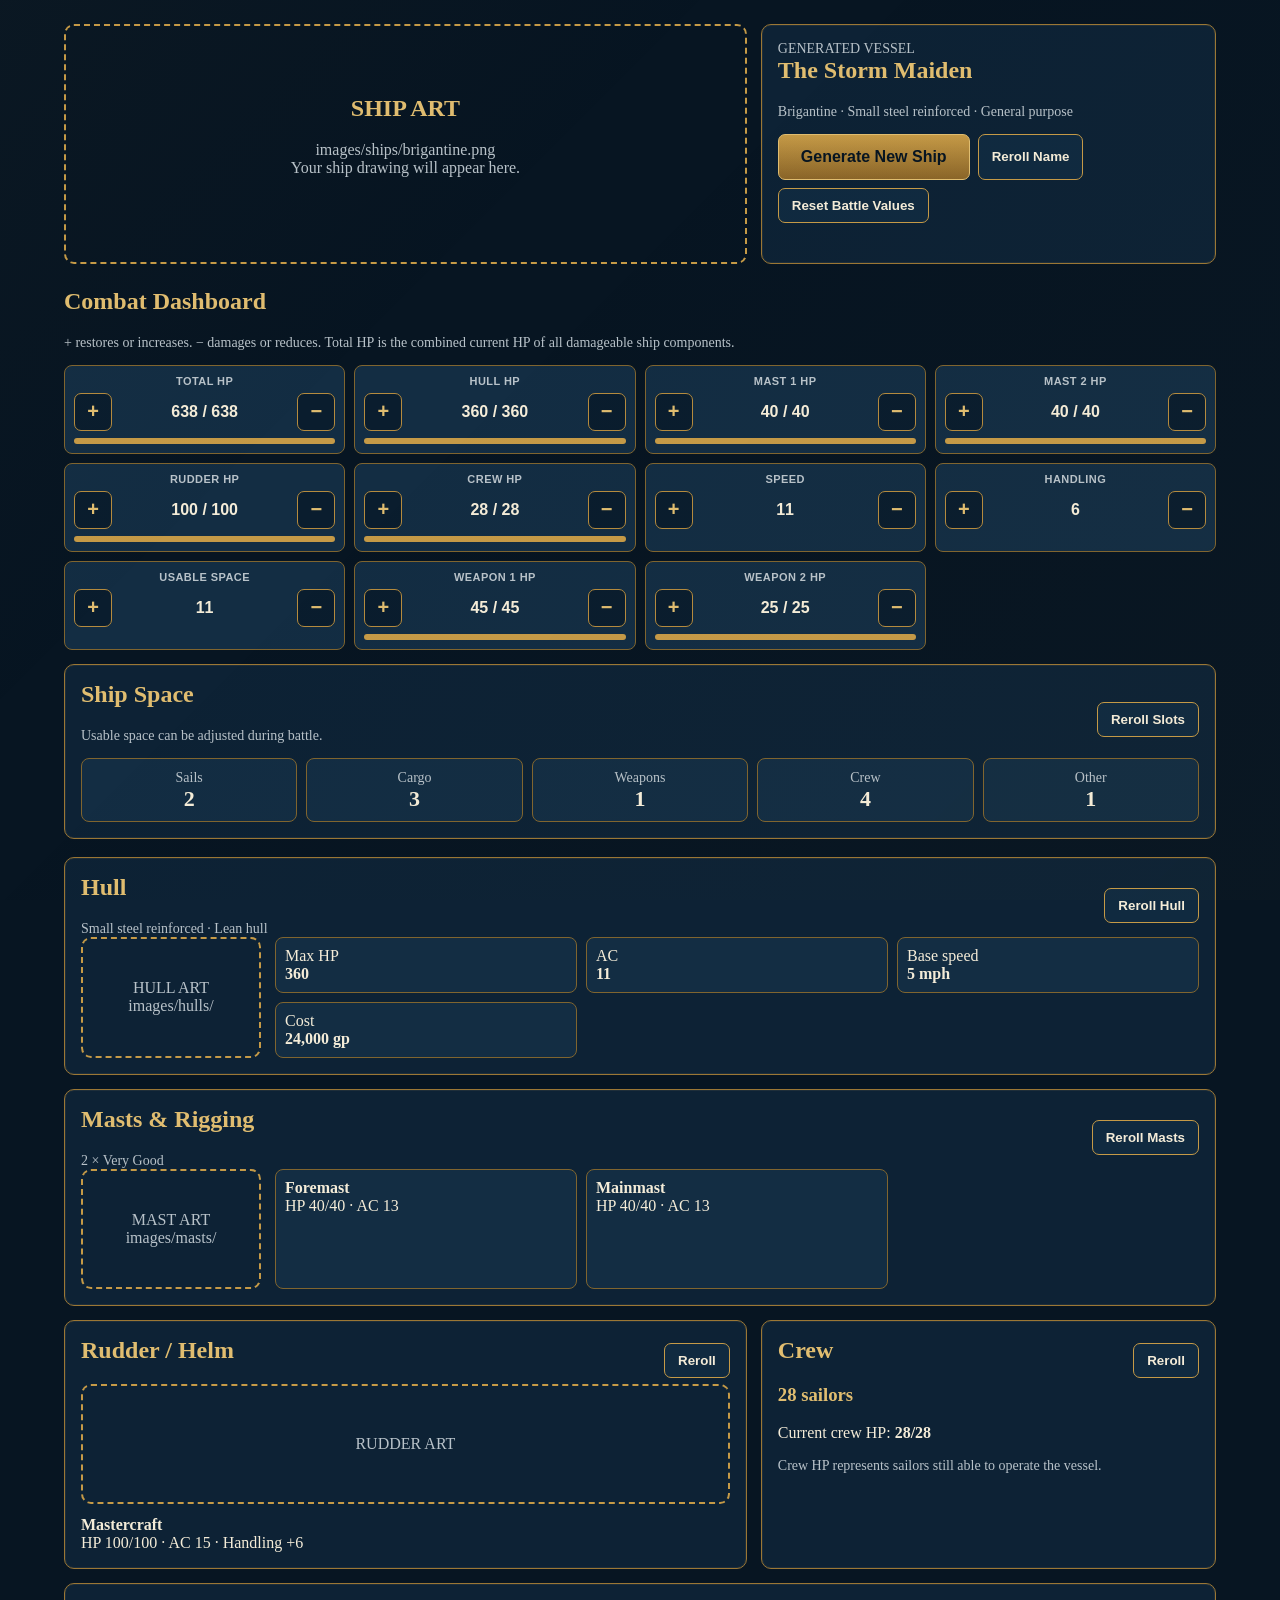
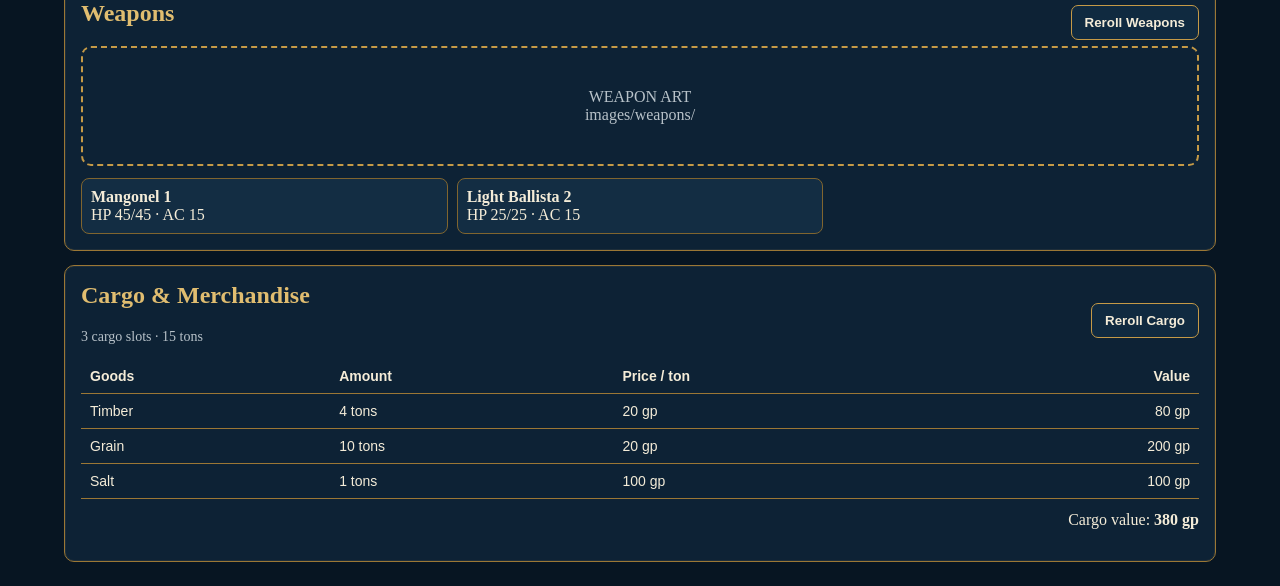
==== index.html @ 8b8721d4 "www" ====
<!DOCTYPE html>
<html lang="en">
<head>
<meta charset="UTF-8">
<meta name="viewport" content="width=device-width, initial-scale=1.0">
<title>Ellond Ship Generator</title>
<style>
:root{
  --bg:#071522;
  --panel:#0d2235;
  --card:#132d43;
  --border:#9b7735;
  --text:#f4ecd8;
  --muted:#b8c2c9;
  --accent:#c59a47;
  --gold-light:#e0bd70;
  --gold-dark:#76551f;
  --navy-light:#183b56;
  --bar:#c59a47;
}
*{box-sizing:border-box}
body{margin:0;background:var(--bg);color:var(--text);font-family:Georgia,"Times New Roman",serif}
main{max-width:1200px;margin:auto;padding:24px}
h1,h2,h3,p{margin-top:0}
h1,h2,h3{color:var(--gold-light)}
body:before{content:"";position:fixed;inset:0;pointer-events:none;background:linear-gradient(135deg,rgba(197,154,71,.025),transparent 35%,rgba(197,154,71,.018));}
button{cursor:pointer;color:var(--text);background:#102a40;border:1px solid var(--accent);border-radius:7px;padding:9px 13px;font-weight:bold}
button:hover{background:#183b56;border-color:var(--gold-light)}
.primary{background:linear-gradient(180deg,#c59a47,#8a6529);border-color:#e0bd70;color:#071522;padding:13px 22px;font-size:16px}
.grid{display:grid;gap:14px}.hero{grid-template-columns:1.2fr .8fr;align-items:stretch}
.panel{border:1px solid var(--border);border-radius:10px;background:var(--panel);padding:16px;box-shadow:inset 0 0 0 1px rgba(224,189,112,.08)}
.art{min-height:240px;border:2px dashed var(--accent);border-radius:10px;display:flex;align-items:center;justify-content:center;text-align:center;color:var(--muted)}
.art.small{min-height:120px}
.actions{display:flex;gap:8px;flex-wrap:wrap}
.dashboard{display:grid;grid-template-columns:repeat(4,1fr);gap:9px}
.stat{background:var(--card);border:1px solid #80652f;border-radius:8px;padding:9px}
.label{text-align:center;font-size:11px;color:var(--muted);font-family:Arial,sans-serif;font-weight:bold;letter-spacing:.04em}
.tracker{display:grid;grid-template-columns:38px 1fr 38px;gap:5px;align-items:center;margin-top:6px}
.tracker button{height:38px;padding:0;font-size:20px;background:#0a1d2e;border-color:#b58b3e;color:#e0bd70}
.value{text-align:center;font-family:Arial,sans-serif;font-weight:bold}
.bar{height:6px;background:#06101a;border-radius:10px;overflow:hidden;margin-top:7px}.fill{height:100%;background:var(--bar)}
.component{display:grid;grid-template-columns:180px 1fr;gap:14px}
.cards{display:grid;grid-template-columns:repeat(3,1fr);gap:9px}
.slotgrid{display:grid;grid-template-columns:repeat(5,1fr);gap:9px}
table{width:100%;border-collapse:collapse;font-family:Arial,sans-serif;font-size:14px}th,td{padding:9px;border-bottom:1px solid var(--border);text-align:left}th:last-child,td:last-child{text-align:right}
.muted{color:var(--muted);font-size:14px}
.topline{display:flex;justify-content:space-between;align-items:center;gap:12px;flex-wrap:wrap}
@media(max-width:800px){.hero,.component{grid-template-columns:1fr}.dashboard{grid-template-columns:repeat(2,1fr)}.cards{grid-template-columns:1fr 1fr}.slotgrid{grid-template-columns:repeat(2,1fr)}}
</style>
</head>
<body>
<main>
<section class="grid hero">
 <div class="art"><div><h2>SHIP ART</h2><div id="artPath">images/ships/...</div><p>Your ship drawing will appear here.</p></div></div>
 <div class="panel">
  <div class="muted">GENERATED VESSEL</div><h1 id="shipName">—</h1><p id="shipDesc" class="muted">—</p>
  <div class="actions"><button id="generate" class="primary">Generate New Ship</button><button id="rerollName">Reroll Name</button><button id="resetBattle">Reset Battle Values</button></div>
 </div>
</section>

<h2 style="margin-top:24px">Combat Dashboard</h2>
<p class="muted">+ restores or increases. − damages or reduces. Total HP is the combined current HP of all damageable ship components.</p>
<section id="dashboard" class="dashboard"></section>

<section class="panel" style="margin-top:14px">
 <div class="topline"><div><h2>Ship Space</h2><p class="muted">Usable space can be adjusted during battle.</p></div><button data-reroll="slots">Reroll Slots</button></div>
 <div id="slotList" class="slotgrid"></div>
</section>


<section class="panel" style="margin-top:18px">
 <div class="topline"><div><h2>Hull</h2><div id="hullTitle" class="muted"></div></div><button data-reroll="hull">Reroll Hull</button></div>
 <div class="component"><div class="art small">HULL ART<br>images/hulls/</div><div id="hullInfo" class="cards"></div></div>
</section>

<section class="panel" style="margin-top:14px">
 <div class="topline"><div><h2>Masts & Rigging</h2><div id="mastTitle" class="muted"></div></div><button data-reroll="mast">Reroll Masts</button></div>
 <div class="component"><div class="art small">MAST ART<br>images/masts/</div><div id="mastCards" class="cards"></div></div>
</section>

<section class="grid hero" style="margin-top:14px">
 <div class="panel"><div class="topline"><h2>Rudder / Helm</h2><button data-reroll="rudder">Reroll</button></div><div class="art small">RUDDER ART</div><div id="rudderInfo" style="margin-top:12px"></div></div>
 <div class="panel"><div class="topline"><h2>Crew</h2><button data-reroll="crew">Reroll</button></div><div id="crewInfo"></div></div>
</section>


<section class="panel" style="margin-top:14px">
 <div class="topline"><h2>Weapons</h2><button data-reroll="weapons">Reroll Weapons</button></div>
 <div class="art small">WEAPON ART<br>images/weapons/</div><div id="weaponList" class="cards" style="margin-top:12px"></div>
</section>

<section class="panel" style="margin-top:14px">
 <div class="topline"><div><h2>Cargo & Merchandise</h2><p id="cargoCap" class="muted"></p></div><button data-reroll="cargo">Reroll Cargo</button></div>
 <div style="overflow-x:auto"><table><thead><tr><th>Goods</th><th>Amount</th><th>Price / ton</th><th>Value</th></tr></thead><tbody id="cargoRows"></tbody></table></div>
 <p style="text-align:right;margin-top:12px">Cargo value: <strong id="cargoValue"></strong></p>
</section>
</main>
<script>
const TYPES=[['Sloop',5000,5,1,'Coastal'],['Clipper',10000,8,3,'Fast trader'],['Schooner',14000,9,2,'Merchant'],['Brigantine',18000,11,2,'General purpose'],['Brig',20000,12,2,'Trader / warship'],['Corvette',22000,13,3,'Light warship'],['Frigate',26000,16,3,'Warship'],['Galley',30000,18,2,'Oared vessel']];
const HULLS=[['Small wood',100,50,10,5,-1],['Medium wood',450,80,10,4,0],['Big wood',900,100,10,3,1],['Small reinforced wood',5000,100,13,5,-1],['Medium reinforced wood',15000,200,13,4,0],['Big reinforced wood',20000,300,13,3,1],['Small steel reinforced',24000,400,15,5,0],['Medium steel reinforced',28000,450,15,4,1],['Big steel reinforced',35000,500,15,3,2],['Spacious wood',30000,350,10,3,4]];
const QUAL=[['Poor',10,10,0,20],['Normal',20,10,1,55],['Good',30,13,2,85],['Very Good',40,13,3,140],['Extremely Good',50,15,4,300],['Mastercraft',100,15,6,1000]];
const GOODS=[['Grain',20],['Salt',100],['Timber',20],['Iron',100],['Copper',500],['Ale',200],['Wine',400],['Linen',500],['Wool',250],['Dried fish',80],['Spices',2000],['Silk',4000]];
const WEAP=[['Light Ballista',25,15],['Ballista',35,15],['Mangonel',45,15],['Heavy Ballista',50,16]];
const PRE=['Wayward','Silver','Red','Storm','Wandering','Black','Western','Dawn','Lucky','Iron'];
const NOUN=['Gull','Maiden','Star','Hound','Swan','Drake','Lantern','Compass','Voyager','Mermaid'];
let S={},live={},max={};
const pick=a=>a[Math.floor(Math.random()*a.length)],rand=(a,b)=>Math.floor(Math.random()*(b-a+1))+a,gp=n=>Math.round(n).toLocaleString('en-US')+' gp';

function rollName(){S.name='The '+pick(PRE)+' '+pick(NOUN)}
function rollType(){S.t=pick(TYPES)}
function rollHull(){S.h=pick(HULLS);S.tr=pick(['Standard','Standard','Lean','Sturdy','Long','Mastercraft'])}
function rollMast(){S.m=pick(QUAL)}
function rollRudder(){S.r=pick(QUAL)}
function rollSlots(){let total=Math.max(4,S.t[2]+S.h[5]+(S.tr==='Long'?3:0)),left=total-S.t[3],o={Sails:S.t[3],Cargo:0,Weapons:0,Crew:0,Other:0};while(left-->0){let x=rand(1,10);if(x<=4)o.Cargo++;else if(x<=6)o.Weapons++;else if(x<=9)o.Crew++;else o.Other++}S.sl=o;S.total=total}
function rollCrew(){S.people=Math.max(3,S.t[3]*3+S.sl.Crew*5+S.sl.Weapons*2)}
function rollWeapons(){S.weapons=[];for(let i=0;i<S.sl.Weapons*2;i++){let w=pick(WEAP);S.weapons.push({name:w[0],hp:w[1],ac:w[2]})}}
function rollCargo(){let left=S.sl.Cargo*5;S.cargo=[];while(left>0&&S.cargo.length<4){let g=pick(GOODS),a=Math.min(left,rand(1,left));S.cargo.push({name:g[0],amount:a,unit:g[1],value:a*g[1]});left-=a}}

function establish(){
 let hull=S.h[2]+(S.tr==='Sturdy'?100:S.tr==='Lean'?-40:S.tr==='Mastercraft'?100:0);
 max={hull,rudder:S.r[1],crew:S.people,speed:Math.max(1,S.h[4]+S.m[3]+(S.tr==='Lean'?3:S.tr==='Mastercraft'?1:0)),handling:S.r[3],space:S.total};
 max.masts=Array.from({length:S.t[3]},()=>S.m[1]);max.weapons=S.weapons.map(w=>w.hp);
 max.total=max.hull+max.rudder+max.crew+max.masts.reduce((a,b)=>a+b,0)+max.weapons.reduce((a,b)=>a+b,0);
 live={hull:max.hull,rudder:max.rudder,crew:max.crew,speed:max.speed,handling:max.handling,space:max.space,masts:[...max.masts],weapons:[...max.weapons],total:max.total}
}
function recalcTotal(){live.total=live.hull+live.rudder+live.crew+live.masts.reduce((a,b)=>a+b,0)+live.weapons.reduce((a,b)=>a+b,0)}
function tracker(key,label,val,maximum,index){
 return `<div class="stat"><div class="label">${label}</div><div class="tracker"><button data-adjust="${key}" data-index="${index??''}" data-delta="1">+</button><div class="value">${val}${maximum!==undefined?' / '+maximum:''}</div><button data-adjust="${key}" data-index="${index??''}" data-delta="-1">−</button></div>${maximum!==undefined?`<div class="bar"><div class="fill" style="width:${Math.max(0,Math.min(100,val/maximum*100))}%"></div></div>`:''}</div>`
}
function render(){
 let ha=S.h[3]+(S.tr==='Sturdy'?3:S.tr==='Lean'?-4:S.tr==='Mastercraft'?1:0);
 document.querySelector('#shipName').textContent=S.name;document.querySelector('#shipDesc').textContent=`${S.t[0]} · ${S.h[0]} · ${S.t[4]}`;document.querySelector('#artPath').textContent='images/ships/'+S.t[0].toLowerCase()+'.png';
 let dash=tracker('total','TOTAL HP',live.total,max.total)+tracker('hull','HULL HP',live.hull,max.hull);
 live.masts.forEach((v,i)=>dash+=tracker('masts','MAST '+(i+1)+' HP',v,max.masts[i],i));
 dash+=tracker('rudder','RUDDER HP',live.rudder,max.rudder)+tracker('crew','CREW HP',live.crew,max.crew)+tracker('speed','SPEED',live.speed)+tracker('handling','HANDLING',live.handling)+tracker('space','USABLE SPACE',live.space);
 live.weapons.forEach((v,i)=>dash+=tracker('weapons','WEAPON '+(i+1)+' HP',v,max.weapons[i],i));
 document.querySelector('#dashboard').innerHTML=dash;
 document.querySelector('#hullTitle').textContent=S.h[0]+' · '+S.tr+' hull';
 document.querySelector('#hullInfo').innerHTML=`<div class="stat">Max HP<br><b>${max.hull}</b></div><div class="stat">AC<br><b>${ha}</b></div><div class="stat">Base speed<br><b>${S.h[4]} mph</b></div><div class="stat">Cost<br><b>${gp(S.h[1])}</b></div>`;
 document.querySelector('#mastTitle').textContent=S.t[3]+' × '+S.m[0];
 document.querySelector('#mastCards').innerHTML=max.masts.map((x,i)=>`<div class="stat"><b>${['Foremast','Mainmast','Mizzenmast'][i]||'Mast '+(i+1)}</b><br>HP ${live.masts[i]}/${x} · AC ${S.m[2]}</div>`).join('');
 document.querySelector('#rudderInfo').innerHTML=`<b>${S.r[0]}</b><br>HP ${live.rudder}/${max.rudder} · AC ${S.r[2]} · Handling +${S.r[3]}`;
 document.querySelector('#crewInfo').innerHTML=`<h3>${S.people} sailors</h3><p>Current crew HP: <b>${live.crew}/${max.crew}</b></p><p class="muted">Crew HP represents sailors still able to operate the vessel.</p>`;
 document.querySelector('#slotList').innerHTML=Object.entries(S.sl).map(([k,v])=>`<div class="stat" style="text-align:center"><span class="muted">${k}</span><br><b style="font-size:22px">${v}</b></div>`).join('');
 document.querySelector('#weaponList').innerHTML=S.weapons.length?S.weapons.map((w,i)=>`<div class="stat"><b>${w.name} ${i+1}</b><br>HP ${live.weapons[i]}/${max.weapons[i]} · AC ${w.ac}</div>`).join(''):'<p class="muted">Unarmed</p>';
 document.querySelector('#cargoCap').textContent=`${S.sl.Cargo} cargo slots · ${S.sl.Cargo*5} tons`;
 document.querySelector('#cargoRows').innerHTML=S.cargo.length?S.cargo.map(x=>`<tr><td>${x.name}</td><td>${x.amount} tons</td><td>${gp(x.unit)}</td><td>${gp(x.value)}</td></tr>`).join(''):'<tr><td colspan="4">No cargo.</td></tr>';
 document.querySelector('#cargoValue').textContent=gp(S.cargo.reduce((a,x)=>a+x.value,0));
 bindAdjust();
}
function bindAdjust(){document.querySelectorAll('[data-adjust]').forEach(b=>b.onclick=()=>{let k=b.dataset.adjust,d=Number(b.dataset.delta),idx=b.dataset.index;if(k==='total'){if(d<0&&live.hull>0)live.hull--;else if(d>0)live.hull=Math.min(max.hull,live.hull+1)}else if(idx!==''){let i=Number(idx);live[k][i]=Math.max(0,Math.min(max[k][i],live[k][i]+d))}else if(['hull','rudder','crew'].includes(k))live[k]=Math.max(0,Math.min(max[k],live[k]+d));else live[k]=Math.max(0,live[k]+d);recalcTotal();render()})}
function full(){rollName();rollType();rollHull();rollMast();rollRudder();rollSlots();rollCrew();rollWeapons();rollCargo();establish();render()}
document.querySelector('#generate').onclick=full;
document.querySelector('#rerollName').onclick=()=>{rollName();render()};
document.querySelector('#resetBattle').onclick=()=>{establish();render()};
document.querySelectorAll('[data-reroll]').forEach(b=>b.onclick=()=>{let x=b.dataset.reroll;if(x==='hull')rollHull();if(x==='mast')rollMast();if(x==='rudder')rollRudder();if(x==='slots')rollSlots();if(x==='crew')rollCrew();if(x==='weapons')rollWeapons();if(x==='cargo'){rollCargo();render();return}if(['hull','slots'].includes(x)){rollCrew();rollWeapons();rollCargo()}establish();render()});
full();
</script>
</body>
</html>
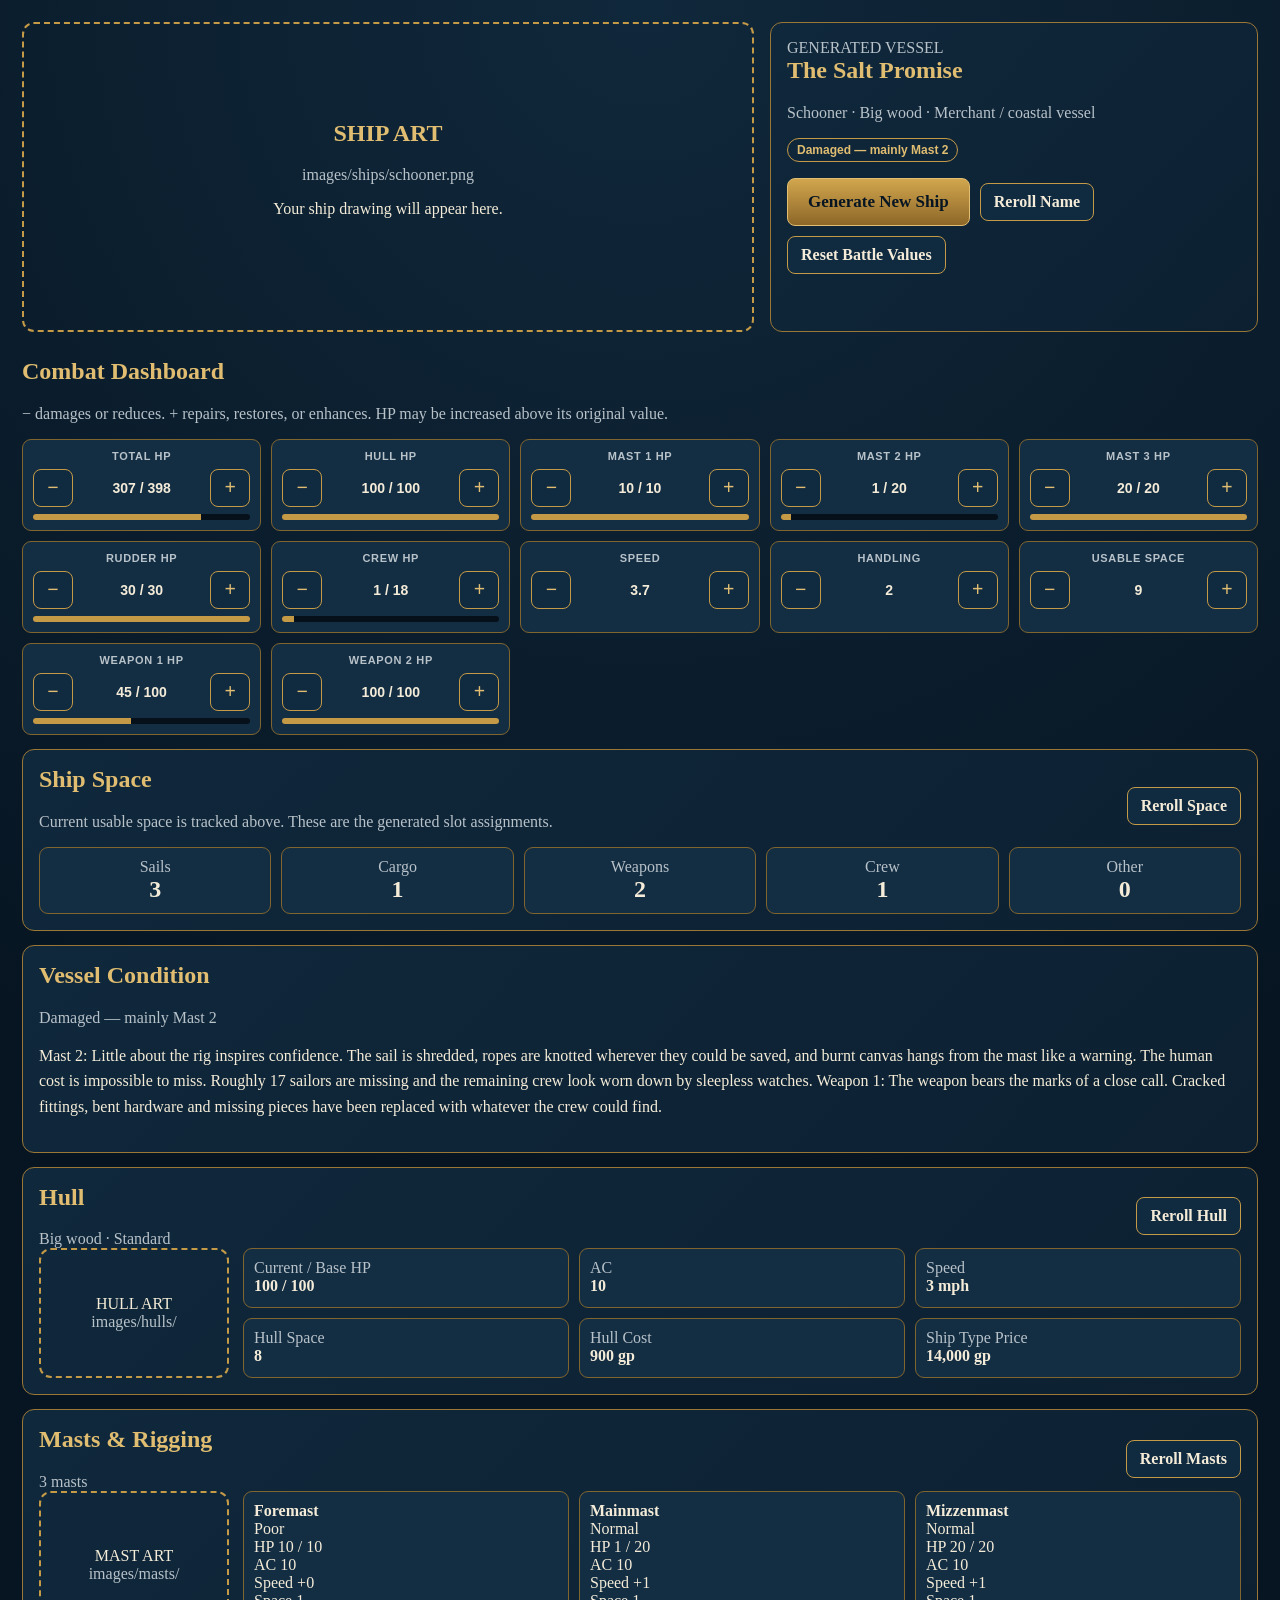
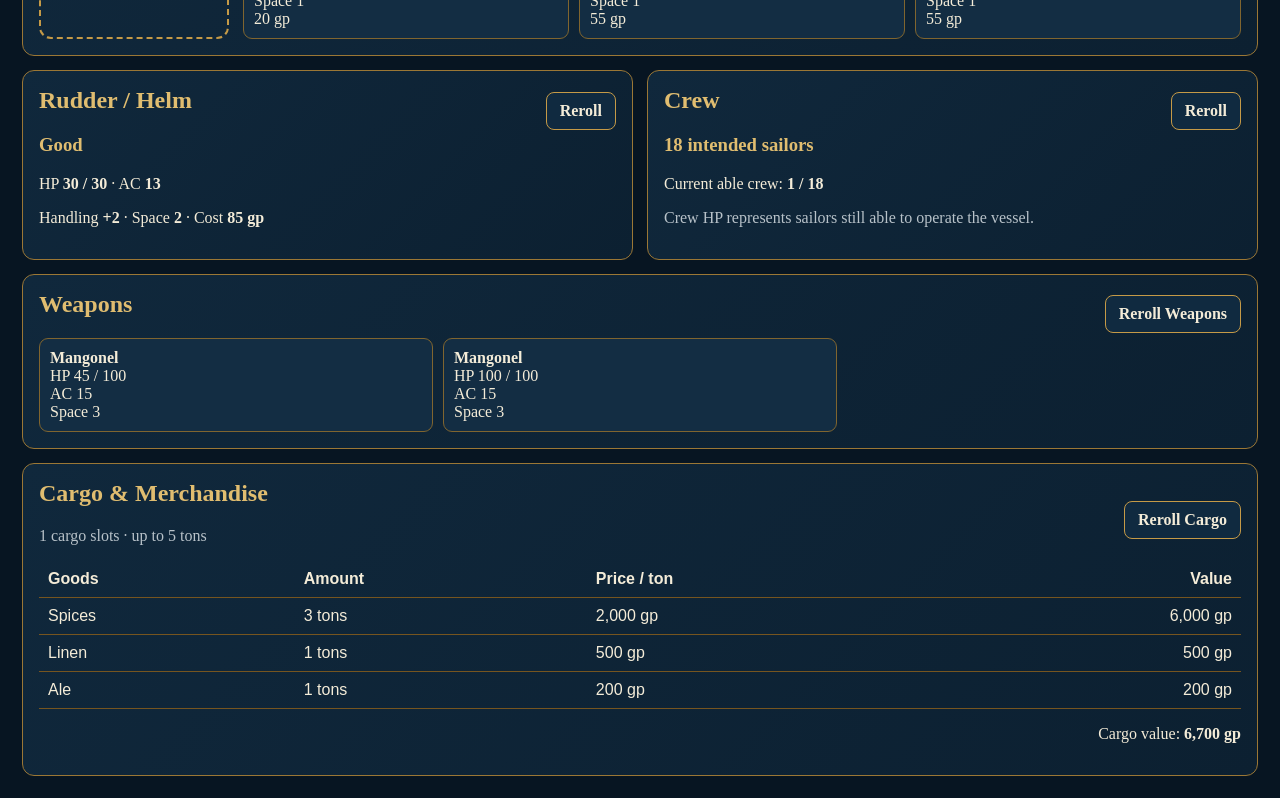
==== commit e66dadd6: "damage included" ====
--- a/index.html
+++ b/index.html
@@ -1,160 +1,538 @@
-<!DOCTYPE html>
+<!doctype html>
 <html lang="en">
 <head>
-<meta charset="UTF-8">
-<meta name="viewport" content="width=device-width, initial-scale=1.0">
+<meta charset="utf-8">
+<meta name="viewport" content="width=device-width,initial-scale=1">
 <title>Ellond Ship Generator</title>
 <style>
 :root{
-  --bg:#071522;
-  --panel:#0d2235;
-  --card:#132d43;
-  --border:#9b7735;
-  --text:#f4ecd8;
-  --muted:#b8c2c9;
-  --accent:#c59a47;
-  --gold-light:#e0bd70;
-  --gold-dark:#76551f;
-  --navy-light:#183b56;
-  --bar:#c59a47;
+ --bg:#071522;--panel:#0d2235;--card:#132d43;--border:#9b7735;
+ --text:#f4ecd8;--muted:#b8c2c9;--gold:#c59a47;--gold2:#e0bd70;--dark:#06101a;
 }
 *{box-sizing:border-box}
-body{margin:0;background:var(--bg);color:var(--text);font-family:Georgia,"Times New Roman",serif}
-main{max-width:1200px;margin:auto;padding:24px}
-h1,h2,h3,p{margin-top:0}
-h1,h2,h3{color:var(--gold-light)}
-body:before{content:"";position:fixed;inset:0;pointer-events:none;background:linear-gradient(135deg,rgba(197,154,71,.025),transparent 35%,rgba(197,154,71,.018));}
-button{cursor:pointer;color:var(--text);background:#102a40;border:1px solid var(--accent);border-radius:7px;padding:9px 13px;font-weight:bold}
-button:hover{background:#183b56;border-color:var(--gold-light)}
-.primary{background:linear-gradient(180deg,#c59a47,#8a6529);border-color:#e0bd70;color:#071522;padding:13px 22px;font-size:16px}
-.grid{display:grid;gap:14px}.hero{grid-template-columns:1.2fr .8fr;align-items:stretch}
-.panel{border:1px solid var(--border);border-radius:10px;background:var(--panel);padding:16px;box-shadow:inset 0 0 0 1px rgba(224,189,112,.08)}
-.art{min-height:240px;border:2px dashed var(--accent);border-radius:10px;display:flex;align-items:center;justify-content:center;text-align:center;color:var(--muted)}
-.art.small{min-height:120px}
-.actions{display:flex;gap:8px;flex-wrap:wrap}
-.dashboard{display:grid;grid-template-columns:repeat(4,1fr);gap:9px}
-.stat{background:var(--card);border:1px solid #80652f;border-radius:8px;padding:9px}
-.label{text-align:center;font-size:11px;color:var(--muted);font-family:Arial,sans-serif;font-weight:bold;letter-spacing:.04em}
-.tracker{display:grid;grid-template-columns:38px 1fr 38px;gap:5px;align-items:center;margin-top:6px}
-.tracker button{height:38px;padding:0;font-size:20px;background:#0a1d2e;border-color:#b58b3e;color:#e0bd70}
-.value{text-align:center;font-family:Arial,sans-serif;font-weight:bold}
-.bar{height:6px;background:#06101a;border-radius:10px;overflow:hidden;margin-top:7px}.fill{height:100%;background:var(--bar)}
-.component{display:grid;grid-template-columns:180px 1fr;gap:14px}
-.cards{display:grid;grid-template-columns:repeat(3,1fr);gap:9px}
-.slotgrid{display:grid;grid-template-columns:repeat(5,1fr);gap:9px}
-table{width:100%;border-collapse:collapse;font-family:Arial,sans-serif;font-size:14px}th,td{padding:9px;border-bottom:1px solid var(--border);text-align:left}th:last-child,td:last-child{text-align:right}
-.muted{color:var(--muted);font-size:14px}
-.topline{display:flex;justify-content:space-between;align-items:center;gap:12px;flex-wrap:wrap}
-@media(max-width:800px){.hero,.component{grid-template-columns:1fr}.dashboard{grid-template-columns:repeat(2,1fr)}.cards{grid-template-columns:1fr 1fr}.slotgrid{grid-template-columns:repeat(2,1fr)}}
+body{margin:0;background:radial-gradient(circle at 50% 0,#10283b 0,#071522 48%);color:var(--text);font-family:Georgia,"Times New Roman",serif}
+main{max-width:1400px;margin:auto;padding:22px}
+h1,h2,h3{color:var(--gold2);margin-top:0}
+button,select{font:inherit}
+button{cursor:pointer;background:#102a40;color:var(--text);border:1px solid var(--gold);border-radius:8px;padding:9px 13px;font-weight:700}
+button:hover{border-color:var(--gold2);background:#183b56}
+.primary{background:linear-gradient(#d2a64e,#8d6728);color:#071522;border-color:var(--gold2);font-size:17px;padding:13px 20px}
+.panel{background:linear-gradient(135deg,#10283c,#0c2031);border:1px solid var(--border);border-radius:12px;padding:16px}
+.hero{display:grid;grid-template-columns:1.35fr .9fr;gap:16px}
+.art{min-height:310px;border:2px dashed var(--gold);border-radius:12px;display:flex;align-items:center;justify-content:center;text-align:center;overflow:hidden}
+.art img{width:100%;height:100%;object-fit:contain;display:none}
+.art.small{min-height:130px}
+.muted{color:var(--muted)}
+.actions,.topline{display:flex;gap:10px;flex-wrap:wrap;align-items:center}
+.topline{justify-content:space-between}
+.dashboard{display:grid;grid-template-columns:repeat(5,minmax(150px,1fr));gap:10px}
+.stat{background:var(--card);border:1px solid #80652f;border-radius:9px;padding:10px}
+.label{text-align:center;color:var(--muted);font:700 11px Arial,sans-serif;letter-spacing:.06em}
+.tracker{display:grid;grid-template-columns:40px 1fr 40px;gap:6px;align-items:center;margin-top:7px}
+.tracker button{height:38px;padding:0;font-size:20px;color:var(--gold2)}
+.value{text-align:center;font:700 14px Arial,sans-serif}
+.bar{height:6px;background:var(--dark);border-radius:20px;overflow:hidden;margin-top:7px}
+.fill{height:100%;background:var(--gold)}
+.grid3{display:grid;grid-template-columns:repeat(3,1fr);gap:10px}
+.grid2{display:grid;grid-template-columns:1fr 1fr;gap:14px}
+.component{display:grid;grid-template-columns:190px 1fr;gap:14px}
+.slotgrid{display:grid;grid-template-columns:repeat(5,1fr);gap:10px}
+.slot{text-align:center}
+.slot b{font-size:24px}
+.condition{line-height:1.6}
+table{width:100%;border-collapse:collapse;font-family:Arial,sans-serif}
+th,td{padding:9px;border-bottom:1px solid #76551f;text-align:left}
+th:last-child,td:last-child{text-align:right}
+section{margin-top:14px}
+.hero{margin-top:0}
+.badge{display:inline-block;border:1px solid var(--gold);border-radius:20px;padding:4px 9px;color:var(--gold2);font:700 12px Arial,sans-serif}
+@media(max-width:950px){.hero,.grid2,.component{grid-template-columns:1fr}.dashboard{grid-template-columns:repeat(2,1fr)}.grid3{grid-template-columns:1fr 1fr}}
+@media(max-width:600px){main{padding:10px}.dashboard,.grid3,.slotgrid{grid-template-columns:1fr}.art{min-height:220px}}
 </style>
 </head>
 <body>
 <main>
-<section class="grid hero">
- <div class="art"><div><h2>SHIP ART</h2><div id="artPath">images/ships/...</div><p>Your ship drawing will appear here.</p></div></div>
+<section class="hero">
+ <div class="art" id="shipArt">
+   <img id="shipImage" alt="Generated ship">
+   <div id="shipArtFallback"><h2>SHIP ART</h2><div class="muted" id="artPath">images/ships/...</div><p>Your ship drawing will appear here.</p></div>
+ </div>
  <div class="panel">
-  <div class="muted">GENERATED VESSEL</div><h1 id="shipName">—</h1><p id="shipDesc" class="muted">—</p>
-  <div class="actions"><button id="generate" class="primary">Generate New Ship</button><button id="rerollName">Reroll Name</button><button id="resetBattle">Reset Battle Values</button></div>
+   <div class="muted">GENERATED VESSEL</div>
+   <h1 id="shipName">—</h1>
+   <p id="shipDesc" class="muted">—</p>
+   <p><span class="badge" id="conditionBadge">—</span></p>
+   <div class="actions">
+     <button class="primary" id="generate">Generate New Ship</button>
+     <button id="rerollName">Reroll Name</button>
+     <button id="resetBattle">Reset Battle Values</button>
+   </div>
  </div>
 </section>
 
-<h2 style="margin-top:24px">Combat Dashboard</h2>
-<p class="muted">+ restores or increases. − damages or reduces. Total HP is the combined current HP of all damageable ship components.</p>
+<h2 style="margin-top:26px">Combat Dashboard</h2>
+<p class="muted">− damages or reduces. + repairs, restores, or enhances. HP may be increased above its original value.</p>
 <section id="dashboard" class="dashboard"></section>
 
-<section class="panel" style="margin-top:14px">
- <div class="topline"><div><h2>Ship Space</h2><p class="muted">Usable space can be adjusted during battle.</p></div><button data-reroll="slots">Reroll Slots</button></div>
+<section class="panel">
+ <div class="topline"><div><h2>Ship Space</h2><p class="muted">Current usable space is tracked above. These are the generated slot assignments.</p></div><button data-reroll="slots">Reroll Space</button></div>
  <div id="slotList" class="slotgrid"></div>
 </section>
 
-
-<section class="panel" style="margin-top:18px">
+<section class="panel">
+ <div class="topline"><div><h2>Vessel Condition</h2><div id="conditionTitle" class="muted"></div></div></div>
+ <p id="conditionDescription" class="condition"></p>
+</section>
+
+<section class="panel">
  <div class="topline"><div><h2>Hull</h2><div id="hullTitle" class="muted"></div></div><button data-reroll="hull">Reroll Hull</button></div>
- <div class="component"><div class="art small">HULL ART<br>images/hulls/</div><div id="hullInfo" class="cards"></div></div>
-</section>
-
-<section class="panel" style="margin-top:14px">
- <div class="topline"><div><h2>Masts & Rigging</h2><div id="mastTitle" class="muted"></div></div><button data-reroll="mast">Reroll Masts</button></div>
- <div class="component"><div class="art small">MAST ART<br>images/masts/</div><div id="mastCards" class="cards"></div></div>
-</section>
-
-<section class="grid hero" style="margin-top:14px">
- <div class="panel"><div class="topline"><h2>Rudder / Helm</h2><button data-reroll="rudder">Reroll</button></div><div class="art small">RUDDER ART</div><div id="rudderInfo" style="margin-top:12px"></div></div>
+ <div class="component"><div class="art small"><div>HULL ART<br><span class="muted">images/hulls/</span></div></div><div id="hullInfo" class="grid3"></div></div>
+</section>
+
+<section class="panel">
+ <div class="topline"><div><h2>Masts & Rigging</h2><div id="mastTitle" class="muted"></div></div><button data-reroll="masts">Reroll Masts</button></div>
+ <div class="component"><div class="art small"><div>MAST ART<br><span class="muted">images/masts/</span></div></div><div id="mastCards" class="grid3"></div></div>
+</section>
+
+<section class="grid2">
+ <div class="panel"><div class="topline"><h2>Rudder / Helm</h2><button data-reroll="rudder">Reroll</button></div><div id="rudderInfo"></div></div>
  <div class="panel"><div class="topline"><h2>Crew</h2><button data-reroll="crew">Reroll</button></div><div id="crewInfo"></div></div>
 </section>
 
-
-<section class="panel" style="margin-top:14px">
+<section class="panel">
  <div class="topline"><h2>Weapons</h2><button data-reroll="weapons">Reroll Weapons</button></div>
- <div class="art small">WEAPON ART<br>images/weapons/</div><div id="weaponList" class="cards" style="margin-top:12px"></div>
-</section>
-
-<section class="panel" style="margin-top:14px">
+ <div id="weaponList" class="grid3"></div>
+</section>
+
+<section class="panel">
  <div class="topline"><div><h2>Cargo & Merchandise</h2><p id="cargoCap" class="muted"></p></div><button data-reroll="cargo">Reroll Cargo</button></div>
  <div style="overflow-x:auto"><table><thead><tr><th>Goods</th><th>Amount</th><th>Price / ton</th><th>Value</th></tr></thead><tbody id="cargoRows"></tbody></table></div>
- <p style="text-align:right;margin-top:12px">Cargo value: <strong id="cargoValue"></strong></p>
+ <p style="text-align:right">Cargo value: <strong id="cargoValue"></strong></p>
 </section>
 </main>
+
 <script>
-const TYPES=[['Sloop',5000,5,1,'Coastal'],['Clipper',10000,8,3,'Fast trader'],['Schooner',14000,9,2,'Merchant'],['Brigantine',18000,11,2,'General purpose'],['Brig',20000,12,2,'Trader / warship'],['Corvette',22000,13,3,'Light warship'],['Frigate',26000,16,3,'Warship'],['Galley',30000,18,2,'Oared vessel']];
-const HULLS=[['Small wood',100,50,10,5,-1],['Medium wood',450,80,10,4,0],['Big wood',900,100,10,3,1],['Small reinforced wood',5000,100,13,5,-1],['Medium reinforced wood',15000,200,13,4,0],['Big reinforced wood',20000,300,13,3,1],['Small steel reinforced',24000,400,15,5,0],['Medium steel reinforced',28000,450,15,4,1],['Big steel reinforced',35000,500,15,3,2],['Spacious wood',30000,350,10,3,4]];
-const QUAL=[['Poor',10,10,0,20],['Normal',20,10,1,55],['Good',30,13,2,85],['Very Good',40,13,3,140],['Extremely Good',50,15,4,300],['Mastercraft',100,15,6,1000]];
-const GOODS=[['Grain',20],['Salt',100],['Timber',20],['Iron',100],['Copper',500],['Ale',200],['Wine',400],['Linen',500],['Wool',250],['Dried fish',80],['Spices',2000],['Silk',4000]];
-const WEAP=[['Light Ballista',25,15],['Ballista',35,15],['Mangonel',45,15],['Heavy Ballista',50,16]];
-const PRE=['Wayward','Silver','Red','Storm','Wandering','Black','Western','Dawn','Lucky','Iron'];
-const NOUN=['Gull','Maiden','Star','Hound','Swan','Drake','Lantern','Compass','Voyager','Mermaid'];
-let S={},live={},max={};
-const pick=a=>a[Math.floor(Math.random()*a.length)],rand=(a,b)=>Math.floor(Math.random()*(b-a+1))+a,gp=n=>Math.round(n).toLocaleString('en-US')+' gp';
-
-function rollName(){S.name='The '+pick(PRE)+' '+pick(NOUN)}
-function rollType(){S.t=pick(TYPES)}
-function rollHull(){S.h=pick(HULLS);S.tr=pick(['Standard','Standard','Lean','Sturdy','Long','Mastercraft'])}
-function rollMast(){S.m=pick(QUAL)}
-function rollRudder(){S.r=pick(QUAL)}
-function rollSlots(){let total=Math.max(4,S.t[2]+S.h[5]+(S.tr==='Long'?3:0)),left=total-S.t[3],o={Sails:S.t[3],Cargo:0,Weapons:0,Crew:0,Other:0};while(left-->0){let x=rand(1,10);if(x<=4)o.Cargo++;else if(x<=6)o.Weapons++;else if(x<=9)o.Crew++;else o.Other++}S.sl=o;S.total=total}
-function rollCrew(){S.people=Math.max(3,S.t[3]*3+S.sl.Crew*5+S.sl.Weapons*2)}
-function rollWeapons(){S.weapons=[];for(let i=0;i<S.sl.Weapons*2;i++){let w=pick(WEAP);S.weapons.push({name:w[0],hp:w[1],ac:w[2]})}}
-function rollCargo(){let left=S.sl.Cargo*5;S.cargo=[];while(left>0&&S.cargo.length<4){let g=pick(GOODS),a=Math.min(left,rand(1,left));S.cargo.push({name:g[0],amount:a,unit:g[1],value:a*g[1]});left-=a}}
-
-function establish(){
- let hull=S.h[2]+(S.tr==='Sturdy'?100:S.tr==='Lean'?-40:S.tr==='Mastercraft'?100:0);
- max={hull,rudder:S.r[1],crew:S.people,speed:Math.max(1,S.h[4]+S.m[3]+(S.tr==='Lean'?3:S.tr==='Mastercraft'?1:0)),handling:S.r[3],space:S.total};
- max.masts=Array.from({length:S.t[3]},()=>S.m[1]);max.weapons=S.weapons.map(w=>w.hp);
- max.total=max.hull+max.rudder+max.crew+max.masts.reduce((a,b)=>a+b,0)+max.weapons.reduce((a,b)=>a+b,0);
- live={hull:max.hull,rudder:max.rudder,crew:max.crew,speed:max.speed,handling:max.handling,space:max.space,masts:[...max.masts],weapons:[...max.weapons],total:max.total}
-}
-function recalcTotal(){live.total=live.hull+live.rudder+live.crew+live.masts.reduce((a,b)=>a+b,0)+live.weapons.reduce((a,b)=>a+b,0)}
-function tracker(key,label,val,maximum,index){
- return `<div class="stat"><div class="label">${label}</div><div class="tracker"><button data-adjust="${key}" data-index="${index??''}" data-delta="1">+</button><div class="value">${val}${maximum!==undefined?' / '+maximum:''}</div><button data-adjust="${key}" data-index="${index??''}" data-delta="-1">−</button></div>${maximum!==undefined?`<div class="bar"><div class="fill" style="width:${Math.max(0,Math.min(100,val/maximum*100))}%"></div></div>`:''}</div>`
-}
+"use strict";
+
+/* ---------- DATA ---------- */
+const TYPES=[
+ {name:"Sloop",price:5000,slots:5,masts:[1,1],role:"Coastal vessel"},
+ {name:"Clipper",price:10000,slots:8,masts:[3,3],role:"Fast trader"},
+ {name:"Schooner",price:14000,slots:9,masts:[2,3],role:"Merchant / coastal vessel"},
+ {name:"Brigantine",price:18000,slots:11,masts:[2,2],role:"General-purpose sailing vessel"},
+ {name:"Brig",price:20000,slots:12,masts:[2,2],role:"Trader / warship"},
+ {name:"Corvette",price:22000,slots:13,masts:[2,3],role:"Light warship"},
+ {name:"Frigate",price:26000,slots:16,masts:[3,3],role:"Warship"},
+ {name:"Galley",price:30000,slots:18,masts:[1,2],role:"Oared war vessel"}
+];
+
+const HULLS=[
+ {name:"Small wood",cost:100,slots:2,ac:10,hp:50,speed:5},
+ {name:"Medium wood",cost:450,slots:5,ac:10,hp:80,speed:4},
+ {name:"Big wood",cost:900,slots:8,ac:10,hp:100,speed:3},
+ {name:"Small reinforced wood",cost:5000,slots:2,ac:13,hp:100,speed:5},
+ {name:"Medium reinforced wood",cost:15000,slots:5,ac:13,hp:200,speed:4},
+ {name:"Big reinforced wood",cost:20000,slots:8,ac:13,hp:300,speed:3},
+ {name:"Small steel-reinforced wood",cost:24000,slots:4,ac:15,hp:400,speed:5},
+ {name:"Medium steel-reinforced wood",cost:28000,slots:7,ac:15,hp:450,speed:4},
+ {name:"Big steel-reinforced wood",cost:35000,slots:9,ac:15,hp:500,speed:3},
+ {name:"Spacious",cost:30000,slots:14,ac:10,hp:350,speed:3}
+];
+
+const MASTS=[
+ {name:"Jack Sparrow",speed:-1,hp:10,space:0,ac:5,cost:0},
+ {name:"Poor",speed:0,hp:10,space:1,ac:10,cost:20},
+ {name:"Normal",speed:1,hp:20,space:1,ac:10,cost:55},
+ {name:"Good",speed:2,hp:30,space:2,ac:13,cost:85},
+ {name:"Very Good",speed:3,hp:40,space:2,ac:13,cost:140},
+ {name:"Extremely Good",speed:4,hp:50,space:3,ac:15,cost:300},
+ {name:"Mastercraft",speed:7,hp:100,space:3,ac:15,cost:1000}
+];
+
+const RUDDERS=[
+ {name:"Bad",handling:-1,hp:10,space:1,ac:5,cost:0},
+ {name:"Poor",handling:0,hp:10,space:1,ac:10,cost:20},
+ {name:"Normal",handling:1,hp:20,space:2,ac:10,cost:55},
+ {name:"Good",handling:2,hp:30,space:2,ac:13,cost:85},
+ {name:"Very Good",handling:3,hp:40,space:3,ac:13,cost:140},
+ {name:"Extremely Good",handling:4,hp:50,space:3,ac:15,cost:300},
+ {name:"Mastercraft",handling:6,hp:100,space:4,ac:15,cost:1000}
+];
+
+const WEAPONS=[
+ {name:"Light Ballista",hp:25,ac:15,space:1},
+ {name:"Ballista",hp:50,ac:15,space:2},
+ {name:"Mangonel",hp:100,ac:15,space:3},
+ {name:"Heavy Ballista",hp:60,ac:16,space:2}
+];
+
+const GOODS=[
+ ["Grain",20],["Salt",100],["Timber",20],["Iron",100],["Copper",500],
+ ["Ale",200],["Wine",400],["Linen",500],["Wool",250],["Dried Fish",80],
+ ["Spices",2000],["Silk",4000]
+];
+
+const PRE=["Wayward","Silver","Red","Storm","Wandering","Black","Western","Dawn","Lucky","Iron","Golden","Salt","Broken","Northern","Sea"];
+const NOUN=["Gull","Maiden","Star","Hound","Swan","Drake","Lantern","Compass","Voyager","Mermaid","Heron","Crown","Tide","Promise","Fortune"];
+
+const DAMAGE_TEXT={
+ hull:{
+  moderate:[
+   "The hull carries the scars of a hard voyage. Long splinters curl from cracked planks and several small breaches have been roughly patched.",
+   "Fresh timber shows beneath the weathered hull. Gouges, impact marks and hurried patches tell of a recent and unpleasant encounter.",
+   "The hull has been mauled but not broken. Split boards and plugged holes stand out like old battle scars.",
+   "Something struck the hull hard. Chipped timber, pulled fastenings and crude repairs run along one side.",
+   "Deep scrapes and splintered planks mark the hull, with patched punctures where sea or steel nearly found a way inside."
+  ],
+  severe:[
+   "The hull looks as though it survived by stubbornness alone. Whole planks are shattered, jagged holes gape between crude patches, and exposed ribs show through splintered timber.",
+   "This vessel has been brutally punished. Sections of hull are stove in and broken boards jut outward like snapped bones.",
+   "Timber has burst inward around several impacts. Great splinters frame dark holes while emergency repairs strain against the sea.",
+   "Crushed planking, exposed framing and ugly patched breaches suggest the ship once came dangerously close to sinking.",
+   "The hull is a wounded thing. Deep holes have been boarded over in haste and every groan of timber seems to remember the blow that caused them."
+  ]
+ },
+ sail:{
+  moderate:[
+   "The sail is wounded by wind and violence alike: long tears cross the canvas, ropes have been knotted back together, and blackened edges curl where flame once caught.",
+   "Ragged cuts run through the sail and several lines of rigging are obvious replacements. Scorched canvas shows where fire was put out just in time.",
+   "Canvas snaps through poorly stitched tears, frayed ropes hang among the lines, and a dark burn mark spreads across one corner.",
+   "The sail hangs unevenly, scarred by tears and crude stitching. Several ropes are new while burnt edges show where flame licked across the canvas.",
+   "Wind catches through holes that should not be there. Torn canvas, fraying rigging and smoke-darkened edges give the mast the look of a survivor."
+  ],
+  severe:[
+   "The mast carries a ruin of canvas. Great sections of sail have been ripped away, rigging hangs in tangled lengths, and the remaining cloth is blackened by fire.",
+   "What remains of the sail lashes violently in the wind. Canvas hangs in ragged strips and charred lines trail across the rigging.",
+   "The rigging is a wreck. Torn sailcloth flaps like banners after a battle while snapped lines sway overhead.",
+   "The sail has been savaged. Huge tears gape through the canvas and fire has eaten black crescents into what remains.",
+   "Little about the rig inspires confidence. The sail is shredded, ropes are knotted wherever they could be saved, and burnt canvas hangs from the mast like a warning."
+  ]
+ },
+ rudder:{
+  moderate:[
+   "The helm answers with an unhealthy stiffness. Cracked fittings and fresh reinforcement suggest a violent impact astern.",
+   "The rudder still obeys, but reluctantly. Timber around its fittings is cracked and the wheel shudders under strain.",
+   "Ironwork sits slightly crooked and every turn of the helm carries a protesting creak.",
+   "Worn fittings and split wood have been patched together well enough to sail, though not without complaint.",
+   "Damaged fittings grind under movement and a crude brace holds cracked timber around the rudder assembly."
+  ],
+  severe:[
+   "The rudder hangs on through sheer determination. Splintered timber, twisted fittings and desperate reinforcement make every turn a fight.",
+   "Steering this vessel is an argument with broken machinery. The rudder is cracked and twisted and the helm bucks when forced around.",
+   "Heavy braces surround fractured timber, iron fittings have bent out of true, and the rudder responds with alarming hesitation.",
+   "The helm feels dangerously loose. Damaged gear slips and catches while the battered rudder shudders behind the ship.",
+   "A brutal impact nearly took the rudder away. What remains has been lashed, bolted and braced back into service."
+  ]
+ },
+ crew:{
+  moderate:[
+   n=>`The deck feels strangely quiet. Roughly ${n} expected sailors are absent, leaving the remaining crew rushing between duties.`,
+   n=>`There are empty places in the watches. About ${n} sailors are missing and exhaustion is beginning to show.`,
+   n=>`The crew is stretched thin. With roughly ${n} fewer able sailors than intended, every hand seems to be doing the work of two.`,
+   n=>`This ship should sound busier. Around ${n} crew positions stand vacant, forcing deckhands to cover unfamiliar duties.`,
+   n=>`The vessel sails short-handed by about ${n}. Watches are longer and too many ropes wait for too few hands.`
+  ],
+  severe:[
+   n=>`The ship is desperately understaffed. Roughly ${n} sailors are missing, leaving exhausted hands scrambling simply to keep her sailing.`,
+   n=>`Too many hammocks are empty. About ${n} crew are gone and the survivors know there is nobody left to relieve them.`,
+   n=>`The crew has been cut frighteningly thin—roughly ${n} sailors below strength. Essential stations sometimes stand unattended.`,
+   n=>`This vessel is sailing with a skeleton crew. Around ${n} expected hands are absent, turning every manoeuvre into a frantic race across the deck.`,
+   n=>`The human cost is impossible to miss. Roughly ${n} sailors are missing and the remaining crew look worn down by sleepless watches.`
+  ]
+ },
+ weapon:{
+  moderate:[
+   "The weapon bears the marks of a close call. Cracked fittings, bent hardware and missing pieces have been replaced with whatever the crew could find.",
+   "Its mounting is scarred and temporary repairs hold several important pieces together.",
+   "Hardware is bent, parts are missing, and improvised repairs surround the battered mounting.",
+   "Cracked timber and replacement fittings stand out clearly against the older construction.",
+   "The weapon has survived one fight already. Its mounting is chipped and crude repairs suggest it was returned to service in a hurry."
+  ],
+  severe:[
+   "The weapon is little more than wreckage. Its mounting is smashed, critical pieces are gone, and broken parts lie scattered across the deck.",
+   "Something hit this weapon hard enough to erase its usefulness. Splintered supports surround an empty, ruined mounting.",
+   "The fighting position has been devastated. The weapon is missing or shattered beyond use.",
+   "Only the corpse of the weapon remains: a broken frame, missing mechanisms and fragments scattered around the mount.",
+   "The weapon has been destroyed with brutal efficiency. Mangled supports and snapped components are all that remain."
+  ]
+ }
+};
+
+/* ---------- STATE ---------- */
+let ship=null;
+const pick=a=>a[Math.floor(Math.random()*a.length)];
+const rand=(a,b)=>Math.floor(Math.random()*(b-a+1))+a;
+const gp=n=>Math.round(n).toLocaleString("en-US")+" gp";
+const clone=o=>JSON.parse(JSON.stringify(o));
+
+function weightedPick(arr){
+ const r=Math.random();
+ if(r<.08)return arr[0];
+ if(r<.25)return arr[1];
+ if(r<.58)return arr[2];
+ if(r<.78)return arr[3];
+ if(r<.90)return arr[4];
+ if(r<.97)return arr[5];
+ return arr[6];
+}
+function randomName(){return "The "+pick(PRE)+" "+pick(NOUN)}
+
+function createHull(){
+ const base=clone(pick(HULLS));
+ const trait=pick(["Standard","Standard","Standard","Lean","Sturdy","Long"]);
+ const extra=Math.random()<.22?pick(["Oars","Mastercraft"]):"None";
+ let h={...base,trait,extra};
+ if(trait==="Lean"){h.speed+=3;h.ac=Math.max(1,h.ac-4);h.hp=Math.max(1,h.hp-6)}
+ if(trait==="Sturdy"){h.hp+=10;h.ac+=3;h.speed=Math.max(.5,h.speed-.5)}
+ if(trait==="Long")h.slots+=3;
+ if(extra==="Oars"){h.speed+=3;h.slots=Math.max(0,h.slots-2)}
+ if(extra==="Mastercraft"){h.slots=Math.max(0,h.slots-1);h.ac+=1;h.speed+=1;h.hp+=100}
+ return h;
+}
+
+function allocateSpace(type,hull,masts,rudder){
+ const capacity=Math.max(type.slots,hull.slots);
+ const structural=masts.reduce((s,m)=>s+m.space,0)+rudder.space;
+ let available=Math.max(0,capacity-structural);
+ const slots={Sails:masts.length,Cargo:0,Weapons:0,Crew:0,Other:0};
+ while(available>0){
+  const r=Math.random();
+  if(r<.38)slots.Cargo++;
+  else if(r<.62)slots.Crew++;
+  else if(r<.82)slots.Weapons++;
+  else slots.Other++;
+  available--;
+ }
+ return {capacity,structural,slots};
+}
+
+function makeCargo(cargoSlots){
+ let tons=cargoSlots*5, cargo=[];
+ while(tons>0 && cargo.length<6){
+  const [name,price]=pick(GOODS);
+  const amount=Math.min(tons,rand(1,Math.max(1,tons)));
+  cargo.push({name,price,amount,value:price*amount});
+  tons-=amount;
+ }
+ return cargo;
+}
+
+function makeShip(){
+ const type=clone(pick(TYPES));
+ const hull=createHull();
+ const mastCount=rand(type.masts[0],type.masts[1]);
+ const masts=Array.from({length:mastCount},()=>clone(weightedPick(MASTS)));
+ const rudder=clone(weightedPick(RUDDERS));
+ const allocation=allocateSpace(type,hull,masts,rudder);
+ const crewMax=Math.max(3,mastCount*3+allocation.slots.Crew*5+allocation.slots.Weapons*2);
+ const weapons=Array.from({length:allocation.slots.Weapons},()=>clone(pick(WEAPONS)));
+ const speed=Math.max(.5,hull.speed+masts.reduce((s,m)=>s+m.speed,0)/Math.max(1,masts.length));
+ const handling=rudder.handling;
+ const cargo=makeCargo(allocation.slots.Cargo);
+
+ ship={
+  name:randomName(),type,hull,masts,rudder,weapons,cargo,
+  slots:allocation.slots,capacity:allocation.capacity,structural:allocation.structural,
+  base:{hull:hull.hp,masts:masts.map(m=>m.hp),rudder:rudder.hp,crew:crewMax,weapons:weapons.map(w=>w.hp),speed,handling,space:allocation.capacity},
+  current:{hull:hull.hp,masts:masts.map(m=>m.hp),rudder:rudder.hp,crew:crewMax,weapons:weapons.map(w=>w.hp),speed,handling,space:allocation.capacity},
+  startingCondition:"Intact",damageDescription:""
+ };
+ applyStartingDamage();
+ render();
+}
+
+function totalHP(which="current"){
+ const x=ship[which];
+ return x.hull+x.rudder+x.crew+x.masts.reduce((a,b)=>a+b,0)+x.weapons.reduce((a,b)=>a+b,0);
+}
+
+function damageParts(){
+ const c=ship.current,b=ship.base;
+ return [
+  {label:"Hull",kind:"hull",get:()=>c.hull,set:v=>c.hull=v,base:b.hull},
+  ...c.masts.map((_,i)=>({label:`Mast ${i+1}`,kind:"sail",get:()=>c.masts[i],set:v=>c.masts[i]=v,base:b.masts[i]})),
+  {label:"Rudder",kind:"rudder",get:()=>c.rudder,set:v=>c.rudder=v,base:b.rudder},
+  {label:"Crew",kind:"crew",get:()=>c.crew,set:v=>c.crew=v,base:b.crew},
+  ...c.weapons.map((_,i)=>({label:`Weapon ${i+1}`,kind:"weapon",get:()=>c.weapons[i],set:v=>c.weapons[i]=v,base:b.weapons[i]}))
+ ];
+}
+
+function applyStartingDamage(){
+ if(Math.random()<.65){
+  ship.startingCondition="Intact";
+  buildDamageDescription();
+  return;
+ }
+ const parts=damageParts();
+ let amount=Math.max(1,Math.round(totalHP("base")*(.05+Math.random()*.30)));
+ const concentrated=Math.random()<.55;
+ const hurt=(p,n)=>{
+  const hit=Math.min(n,Math.max(0,p.get()-1));
+  p.set(p.get()-hit); return hit;
+ };
+ if(concentrated){
+  const target=pick(parts);
+  amount-=hurt(target,amount);
+  for(const p of parts.filter(x=>x!==target).sort(()=>Math.random()-.5)){
+   if(amount<=0)break; amount-=hurt(p,amount);
+  }
+  ship.startingCondition="Damaged — mainly "+target.label;
+ }else{
+  let guard=0;
+  while(amount>0&&guard++<1000){
+   const viable=parts.filter(p=>p.get()>1);
+   if(!viable.length)break;
+   const p=pick(viable);
+   amount-=hurt(p,Math.max(1,Math.ceil(amount*(.10+Math.random()*.25))));
+  }
+  ship.startingCondition="Damaged — spread across ship";
+ }
+ buildDamageDescription();
+}
+
+function buildDamageDescription(){
+ const notes=[];
+ for(const p of damageParts()){
+  if(p.get()>=p.base)continue;
+  const r=p.get()/p.base;
+  const severity=r<.45?"severe":"moderate";
+  if(p.kind==="crew"){
+   const missing=Math.max(1,p.base-p.get());
+   notes.push(pick(DAMAGE_TEXT.crew[severity])(missing));
+  }else{
+   let text=pick(DAMAGE_TEXT[p.kind][severity]);
+   if(p.kind==="sail"||p.kind==="weapon")text=p.label+": "+text;
+   notes.push(text);
+  }
+ }
+ ship.damageDescription=notes.length?notes.join(" "):
+  "The vessel appears intact. Her hull, rigging, steering, crew complement and weapons show no significant existing damage.";
+}
+
+function tracker(key,label,value,base,index=null,showBase=true){
+ const idx=index===null?"":index;
+ const maxText=showBase?` / ${fmt(base)}`:"";
+ const pct=showBase&&base>0?Math.min(100,Math.max(0,value/base*100)):100;
+ return `<div class="stat"><div class="label">${label}</div>
+ <div class="tracker"><button data-key="${key}" data-index="${idx}" data-delta="-1">−</button>
+ <div class="value">${fmt(value)}${maxText}</div>
+ <button data-key="${key}" data-index="${idx}" data-delta="1">+</button></div>
+ ${showBase?`<div class="bar"><div class="fill" style="width:${pct}%"></div></div>`:""}</div>`;
+}
+function fmt(n){return Number.isInteger(n)?n:n.toFixed(1)}
+
 function render(){
- let ha=S.h[3]+(S.tr==='Sturdy'?3:S.tr==='Lean'?-4:S.tr==='Mastercraft'?1:0);
- document.querySelector('#shipName').textContent=S.name;document.querySelector('#shipDesc').textContent=`${S.t[0]} · ${S.h[0]} · ${S.t[4]}`;document.querySelector('#artPath').textContent='images/ships/'+S.t[0].toLowerCase()+'.png';
- let dash=tracker('total','TOTAL HP',live.total,max.total)+tracker('hull','HULL HP',live.hull,max.hull);
- live.masts.forEach((v,i)=>dash+=tracker('masts','MAST '+(i+1)+' HP',v,max.masts[i],i));
- dash+=tracker('rudder','RUDDER HP',live.rudder,max.rudder)+tracker('crew','CREW HP',live.crew,max.crew)+tracker('speed','SPEED',live.speed)+tracker('handling','HANDLING',live.handling)+tracker('space','USABLE SPACE',live.space);
- live.weapons.forEach((v,i)=>dash+=tracker('weapons','WEAPON '+(i+1)+' HP',v,max.weapons[i],i));
- document.querySelector('#dashboard').innerHTML=dash;
- document.querySelector('#hullTitle').textContent=S.h[0]+' · '+S.tr+' hull';
- document.querySelector('#hullInfo').innerHTML=`<div class="stat">Max HP<br><b>${max.hull}</b></div><div class="stat">AC<br><b>${ha}</b></div><div class="stat">Base speed<br><b>${S.h[4]} mph</b></div><div class="stat">Cost<br><b>${gp(S.h[1])}</b></div>`;
- document.querySelector('#mastTitle').textContent=S.t[3]+' × '+S.m[0];
- document.querySelector('#mastCards').innerHTML=max.masts.map((x,i)=>`<div class="stat"><b>${['Foremast','Mainmast','Mizzenmast'][i]||'Mast '+(i+1)}</b><br>HP ${live.masts[i]}/${x} · AC ${S.m[2]}</div>`).join('');
- document.querySelector('#rudderInfo').innerHTML=`<b>${S.r[0]}</b><br>HP ${live.rudder}/${max.rudder} · AC ${S.r[2]} · Handling +${S.r[3]}`;
- document.querySelector('#crewInfo').innerHTML=`<h3>${S.people} sailors</h3><p>Current crew HP: <b>${live.crew}/${max.crew}</b></p><p class="muted">Crew HP represents sailors still able to operate the vessel.</p>`;
- document.querySelector('#slotList').innerHTML=Object.entries(S.sl).map(([k,v])=>`<div class="stat" style="text-align:center"><span class="muted">${k}</span><br><b style="font-size:22px">${v}</b></div>`).join('');
- document.querySelector('#weaponList').innerHTML=S.weapons.length?S.weapons.map((w,i)=>`<div class="stat"><b>${w.name} ${i+1}</b><br>HP ${live.weapons[i]}/${max.weapons[i]} · AC ${w.ac}</div>`).join(''):'<p class="muted">Unarmed</p>';
- document.querySelector('#cargoCap').textContent=`${S.sl.Cargo} cargo slots · ${S.sl.Cargo*5} tons`;
- document.querySelector('#cargoRows').innerHTML=S.cargo.length?S.cargo.map(x=>`<tr><td>${x.name}</td><td>${x.amount} tons</td><td>${gp(x.unit)}</td><td>${gp(x.value)}</td></tr>`).join(''):'<tr><td colspan="4">No cargo.</td></tr>';
- document.querySelector('#cargoValue').textContent=gp(S.cargo.reduce((a,x)=>a+x.value,0));
- bindAdjust();
-}
-function bindAdjust(){document.querySelectorAll('[data-adjust]').forEach(b=>b.onclick=()=>{let k=b.dataset.adjust,d=Number(b.dataset.delta),idx=b.dataset.index;if(k==='total'){if(d<0&&live.hull>0)live.hull--;else if(d>0)live.hull=Math.min(max.hull,live.hull+1)}else if(idx!==''){let i=Number(idx);live[k][i]=Math.max(0,Math.min(max[k][i],live[k][i]+d))}else if(['hull','rudder','crew'].includes(k))live[k]=Math.max(0,Math.min(max[k],live[k]+d));else live[k]=Math.max(0,live[k]+d);recalcTotal();render()})}
-function full(){rollName();rollType();rollHull();rollMast();rollRudder();rollSlots();rollCrew();rollWeapons();rollCargo();establish();render()}
-document.querySelector('#generate').onclick=full;
-document.querySelector('#rerollName').onclick=()=>{rollName();render()};
-document.querySelector('#resetBattle').onclick=()=>{establish();render()};
-document.querySelectorAll('[data-reroll]').forEach(b=>b.onclick=()=>{let x=b.dataset.reroll;if(x==='hull')rollHull();if(x==='mast')rollMast();if(x==='rudder')rollRudder();if(x==='slots')rollSlots();if(x==='crew')rollCrew();if(x==='weapons')rollWeapons();if(x==='cargo'){rollCargo();render();return}if(['hull','slots'].includes(x)){rollCrew();rollWeapons();rollCargo()}establish();render()});
-full();
+ if(!ship)return;
+ document.getElementById("shipName").textContent=ship.name;
+ document.getElementById("shipDesc").textContent=`${ship.type.name} · ${ship.hull.name} · ${ship.type.role}`;
+ document.getElementById("conditionBadge").textContent=ship.startingCondition;
+ document.getElementById("conditionTitle").textContent=ship.startingCondition;
+ document.getElementById("conditionDescription").textContent=ship.damageDescription;
+ const art="images/ships/"+ship.type.name.toLowerCase().replaceAll(" ","-")+".png";
+ document.getElementById("artPath").textContent=art;
+ const img=document.getElementById("shipImage"),fallback=document.getElementById("shipArtFallback");
+ img.onload=()=>{img.style.display="block";fallback.style.display="none"};
+ img.onerror=()=>{img.style.display="none";fallback.style.display="block"};
+ img.src=art;
+
+ let d=tracker("total","TOTAL HP",totalHP(),totalHP("base"));
+ d+=tracker("hull","HULL HP",ship.current.hull,ship.base.hull);
+ ship.current.masts.forEach((v,i)=>d+=tracker("masts",`MAST ${i+1} HP`,v,ship.base.masts[i],i));
+ d+=tracker("rudder","RUDDER HP",ship.current.rudder,ship.base.rudder);
+ d+=tracker("crew","CREW HP",ship.current.crew,ship.base.crew);
+ d+=tracker("speed","SPEED",ship.current.speed,ship.base.speed,null,false);
+ d+=tracker("handling","HANDLING",ship.current.handling,ship.base.handling,null,false);
+ d+=tracker("space","USABLE SPACE",ship.current.space,ship.base.space,null,false);
+ ship.current.weapons.forEach((v,i)=>d+=tracker("weapons",`WEAPON ${i+1} HP`,v,ship.base.weapons[i],i));
+ document.getElementById("dashboard").innerHTML=d;
+
+ document.getElementById("slotList").innerHTML=Object.entries(ship.slots).map(([k,v])=>`<div class="stat slot"><span class="muted">${k}</span><br><b>${v}</b></div>`).join("");
+
+ document.getElementById("hullTitle").textContent=`${ship.hull.name} · ${ship.hull.trait}${ship.hull.extra!=="None"?" · "+ship.hull.extra:""}`;
+ document.getElementById("hullInfo").innerHTML=[
+  ["Current / Base HP",`${ship.current.hull} / ${ship.base.hull}`],
+  ["AC",ship.hull.ac],["Speed",fmt(ship.hull.speed)+" mph"],["Hull Space",ship.hull.slots],["Hull Cost",gp(ship.hull.cost)],["Ship Type Price",gp(ship.type.price)]
+ ].map(x=>`<div class="stat"><span class="muted">${x[0]}</span><br><b>${x[1]}</b></div>`).join("");
+
+ document.getElementById("mastTitle").textContent=`${ship.masts.length} mast${ship.masts.length===1?"":"s"}`;
+ document.getElementById("mastCards").innerHTML=ship.masts.map((m,i)=>`<div class="stat"><b>${["Foremast","Mainmast","Mizzenmast"][i]||"Mast "+(i+1)}</b><br>${m.name}<br>HP ${ship.current.masts[i]} / ${ship.base.masts[i]}<br>AC ${m.ac}<br>Speed ${m.speed>=0?"+":""}${m.speed}<br>Space ${m.space}<br>${gp(m.cost)}</div>`).join("");
+
+ const r=ship.rudder;
+ document.getElementById("rudderInfo").innerHTML=`<h3>${r.name}</h3><p>HP <b>${ship.current.rudder} / ${ship.base.rudder}</b> · AC <b>${r.ac}</b></p><p>Handling <b>${r.handling>=0?"+":""}${r.handling}</b> · Space <b>${r.space}</b> · Cost <b>${gp(r.cost)}</b></p>`;
+ document.getElementById("crewInfo").innerHTML=`<h3>${ship.base.crew} intended sailors</h3><p>Current able crew: <b>${ship.current.crew} / ${ship.base.crew}</b></p><p class="muted">Crew HP represents sailors still able to operate the vessel.</p>`;
+
+ document.getElementById("weaponList").innerHTML=ship.weapons.length?ship.weapons.map((w,i)=>`<div class="stat"><b>${w.name}</b><br>HP ${ship.current.weapons[i]} / ${ship.base.weapons[i]}<br>AC ${w.ac}<br>Space ${w.space}</div>`).join(""):`<p class="muted">This vessel carries no generated siege weapons.</p>`;
+
+ const tons=ship.slots.Cargo*5;
+ document.getElementById("cargoCap").textContent=`${ship.slots.Cargo} cargo slots · up to ${tons} tons`;
+ document.getElementById("cargoRows").innerHTML=ship.cargo.length?ship.cargo.map(x=>`<tr><td>${x.name}</td><td>${x.amount} tons</td><td>${gp(x.price)}</td><td>${gp(x.value)}</td></tr>`).join(""):`<tr><td colspan="4">No cargo generated.</td></tr>`;
+ document.getElementById("cargoValue").textContent=gp(ship.cargo.reduce((s,x)=>s+x.value,0));
+
+ bindTrackers();
+}
+
+function bindTrackers(){
+ document.querySelectorAll("[data-key]").forEach(btn=>btn.onclick=()=>{
+  const key=btn.dataset.key,delta=Number(btn.dataset.delta),idx=btn.dataset.index;
+  if(key==="total"){
+   // Total is derived. Direct adjustment is applied to the hull.
+   ship.current.hull=Math.max(0,ship.current.hull+delta);
+  }else if(idx!==""){
+   const i=Number(idx);
+   ship.current[key][i]=Math.max(0,ship.current[key][i]+delta);
+  }else{
+   ship.current[key]=Math.max(0,ship.current[key]+delta);
+  }
+  render();
+ });
+}
+
+function rebuildDependent(){
+ const a=allocateSpace(ship.type,ship.hull,ship.masts,ship.rudder);
+ ship.slots=a.slots;ship.capacity=a.capacity;ship.structural=a.structural;
+ const crew=Math.max(3,ship.masts.length*3+ship.slots.Crew*5+ship.slots.Weapons*2);
+ ship.weapons=Array.from({length:ship.slots.Weapons},()=>clone(pick(WEAPONS)));
+ ship.cargo=makeCargo(ship.slots.Cargo);
+ ship.base.crew=crew;ship.current.crew=crew;
+ ship.base.weapons=ship.weapons.map(w=>w.hp);ship.current.weapons=[...ship.base.weapons];
+ ship.base.space=a.capacity;ship.current.space=a.capacity;
+}
+
+document.getElementById("generate").onclick=makeShip;
+document.getElementById("rerollName").onclick=()=>{ship.name=randomName();render()};
+document.getElementById("resetBattle").onclick=()=>{
+ ship.current=clone(ship.base);
+ ship.startingCondition="Intact";
+ buildDamageDescription();render();
+};
+
+document.querySelectorAll("[data-reroll]").forEach(btn=>btn.onclick=()=>{
+ const what=btn.dataset.reroll;
+ if(what==="hull"){
+  ship.hull=createHull();ship.base.hull=ship.hull.hp;ship.current.hull=ship.hull.hp;
+  rebuildDependent();
+ }else if(what==="masts"){
+  const n=rand(ship.type.masts[0],ship.type.masts[1]);
+  ship.masts=Array.from({length:n},()=>clone(weightedPick(MASTS)));
+  ship.base.masts=ship.masts.map(m=>m.hp);ship.current.masts=[...ship.base.masts];
+  rebuildDependent();
+ }else if(what==="rudder"){
+  ship.rudder=clone(weightedPick(RUDDERS));ship.base.rudder=ship.rudder.hp;ship.current.rudder=ship.rudder.hp;
+ }else if(what==="slots"){
+  rebuildDependent();
+ }else if(what==="crew"){
+  const ideal=Math.max(3,ship.masts.length*3+ship.slots.Crew*5+ship.slots.Weapons*2);
+  ship.base.crew=ideal;ship.current.crew=ideal;
+ }else if(what==="weapons"){
+  ship.weapons=Array.from({length:ship.slots.Weapons},()=>clone(pick(WEAPONS)));
+  ship.base.weapons=ship.weapons.map(w=>w.hp);ship.current.weapons=[...ship.base.weapons];
+ }else if(what==="cargo"){
+  ship.cargo=makeCargo(ship.slots.Cargo);
+ }
+ buildDamageDescription();render();
+});
+
+makeShip();
 </script>
 </body>
 </html>
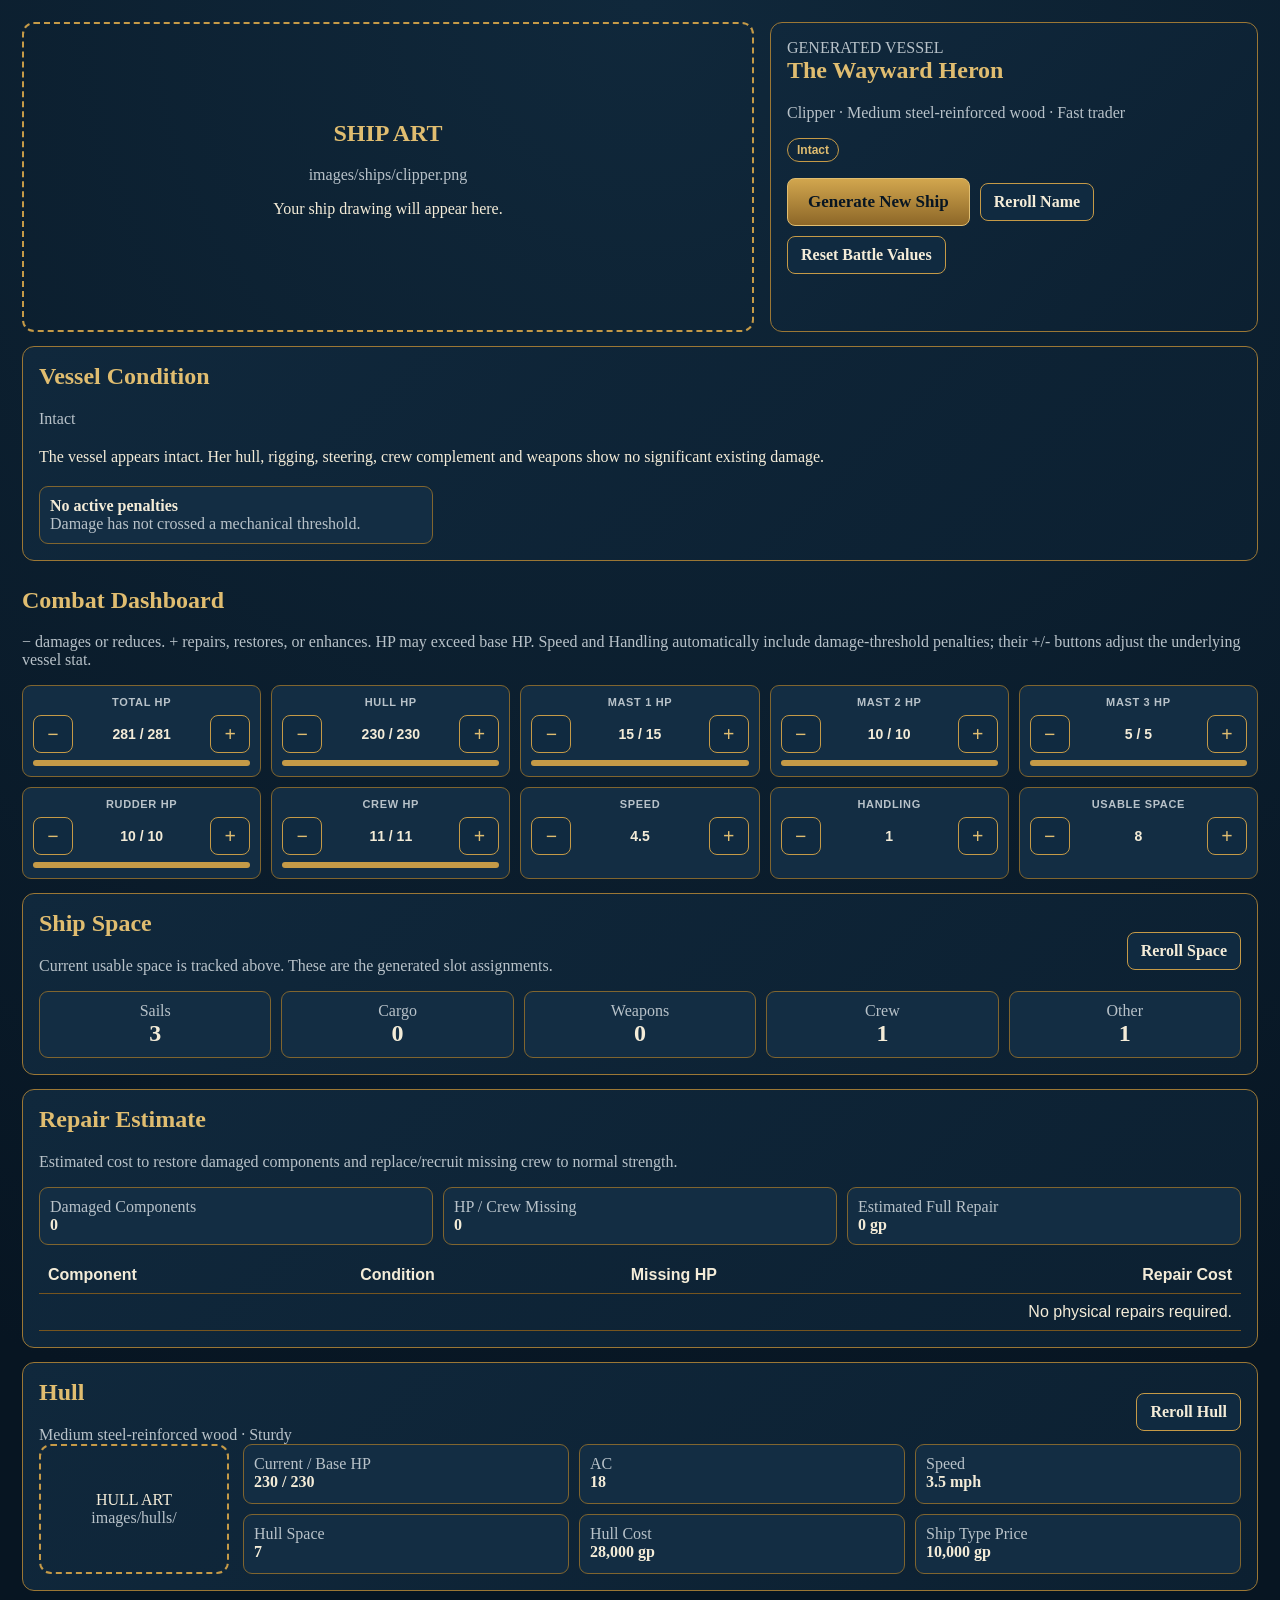
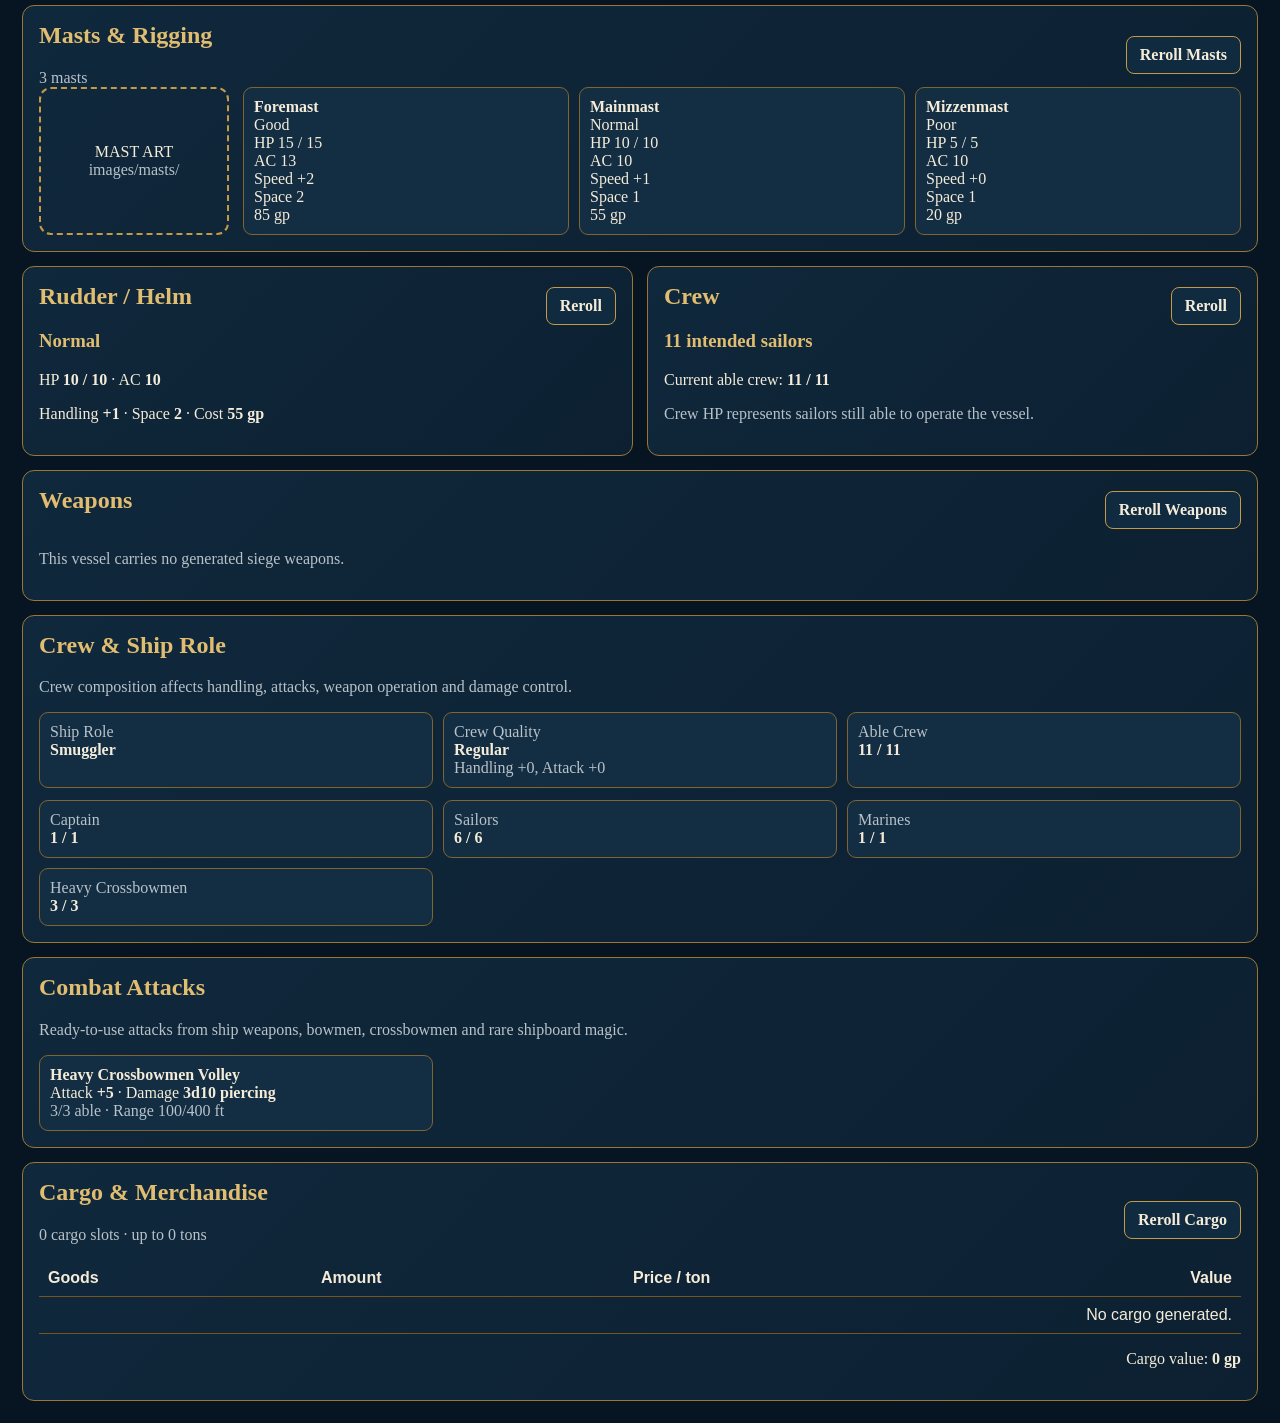
==== commit 110182d2: "more" ====
--- a/index.html
+++ b/index.html
@@ -70,8 +70,14 @@
  </div>
 </section>
 
+<section class="panel">
+ <div class="topline"><div><h2>Vessel Condition</h2><div id="conditionTitle" class="muted"></div></div></div>
+ <p id="conditionDescription" class="condition"></p>
+ <div id="activePenalties" class="grid3" style="margin-top:12px"></div>
+</section>
+
 <h2 style="margin-top:26px">Combat Dashboard</h2>
-<p class="muted">− damages or reduces. + repairs, restores, or enhances. HP may be increased above its original value.</p>
+<p class="muted">− damages or reduces. + repairs, restores, or enhances. HP may exceed base HP. Speed and Handling automatically include damage-threshold penalties; their +/- buttons adjust the underlying vessel stat.</p>
 <section id="dashboard" class="dashboard"></section>
 
 <section class="panel">
@@ -79,9 +85,17 @@
  <div id="slotList" class="slotgrid"></div>
 </section>
 
+
+
 <section class="panel">
- <div class="topline"><div><h2>Vessel Condition</h2><div id="conditionTitle" class="muted"></div></div></div>
- <p id="conditionDescription" class="condition"></p>
+ <div class="topline"><div><h2>Repair Estimate</h2><p class="muted">Estimated cost to restore damaged components and replace/recruit missing crew to normal strength.</p></div></div>
+ <div id="repairSummary" class="grid3"></div>
+ <div style="overflow-x:auto;margin-top:12px">
+  <table>
+   <thead><tr><th>Component</th><th>Condition</th><th>Missing HP</th><th>Repair Cost</th></tr></thead>
+   <tbody id="repairRows"></tbody>
+  </table>
+ </div>
 </section>
 
 <section class="panel">
@@ -102,6 +116,17 @@
 <section class="panel">
  <div class="topline"><h2>Weapons</h2><button data-reroll="weapons">Reroll Weapons</button></div>
  <div id="weaponList" class="grid3"></div>
+</section>
+
+<section class="panel">
+ <div class="topline"><div><h2>Crew & Ship Role</h2><p class="muted">Crew composition affects handling, attacks, weapon operation and damage control.</p></div></div>
+ <div id="crewRoleSummary" class="grid3"></div>
+ <div id="crewComposition" class="grid3" style="margin-top:12px"></div>
+</section>
+
+<section class="panel">
+ <div class="topline"><div><h2>Combat Attacks</h2><p class="muted">Ready-to-use attacks from ship weapons, bowmen, crossbowmen and rare shipboard magic.</p></div></div>
+ <div id="combatAttacks" class="grid3"></div>
 </section>
 
 <section class="panel">
@@ -126,46 +151,91 @@
  {name:"Galley",price:30000,slots:18,masts:[1,2],role:"Oared war vessel"}
 ];
 
+/* BALANCE: all physical component HP is 50% of the original table. Crew remains 1 HP per able sailor. */
 const HULLS=[
- {name:"Small wood",cost:100,slots:2,ac:10,hp:50,speed:5},
- {name:"Medium wood",cost:450,slots:5,ac:10,hp:80,speed:4},
- {name:"Big wood",cost:900,slots:8,ac:10,hp:100,speed:3},
- {name:"Small reinforced wood",cost:5000,slots:2,ac:13,hp:100,speed:5},
- {name:"Medium reinforced wood",cost:15000,slots:5,ac:13,hp:200,speed:4},
- {name:"Big reinforced wood",cost:20000,slots:8,ac:13,hp:300,speed:3},
- {name:"Small steel-reinforced wood",cost:24000,slots:4,ac:15,hp:400,speed:5},
- {name:"Medium steel-reinforced wood",cost:28000,slots:7,ac:15,hp:450,speed:4},
- {name:"Big steel-reinforced wood",cost:35000,slots:9,ac:15,hp:500,speed:3},
- {name:"Spacious",cost:30000,slots:14,ac:10,hp:350,speed:3}
+ {name:"Small wood",cost:100,slots:2,ac:10,hp:25,speed:5},
+ {name:"Medium wood",cost:450,slots:5,ac:10,hp:40,speed:4},
+ {name:"Big wood",cost:900,slots:8,ac:10,hp:50,speed:3},
+ {name:"Small reinforced wood",cost:5000,slots:2,ac:13,hp:50,speed:5},
+ {name:"Medium reinforced wood",cost:15000,slots:5,ac:13,hp:100,speed:4},
+ {name:"Big reinforced wood",cost:20000,slots:8,ac:13,hp:150,speed:3},
+ {name:"Small steel-reinforced wood",cost:24000,slots:4,ac:15,hp:200,speed:5},
+ {name:"Medium steel-reinforced wood",cost:28000,slots:7,ac:15,hp:225,speed:4},
+ {name:"Big steel-reinforced wood",cost:35000,slots:9,ac:15,hp:250,speed:3},
+ {name:"Spacious",cost:30000,slots:14,ac:10,hp:175,speed:3}
 ];
 
 const MASTS=[
- {name:"Jack Sparrow",speed:-1,hp:10,space:0,ac:5,cost:0},
- {name:"Poor",speed:0,hp:10,space:1,ac:10,cost:20},
- {name:"Normal",speed:1,hp:20,space:1,ac:10,cost:55},
- {name:"Good",speed:2,hp:30,space:2,ac:13,cost:85},
- {name:"Very Good",speed:3,hp:40,space:2,ac:13,cost:140},
- {name:"Extremely Good",speed:4,hp:50,space:3,ac:15,cost:300},
- {name:"Mastercraft",speed:7,hp:100,space:3,ac:15,cost:1000}
+ {name:"Jack Sparrow",speed:-1,hp:5,space:0,ac:5,cost:0},
+ {name:"Poor",speed:0,hp:5,space:1,ac:10,cost:20},
+ {name:"Normal",speed:1,hp:10,space:1,ac:10,cost:55},
+ {name:"Good",speed:2,hp:15,space:2,ac:13,cost:85},
+ {name:"Very Good",speed:3,hp:20,space:2,ac:13,cost:140},
+ {name:"Extremely Good",speed:4,hp:25,space:3,ac:15,cost:300},
+ {name:"Mastercraft",speed:7,hp:50,space:3,ac:15,cost:1000}
 ];
 
 const RUDDERS=[
- {name:"Bad",handling:-1,hp:10,space:1,ac:5,cost:0},
- {name:"Poor",handling:0,hp:10,space:1,ac:10,cost:20},
- {name:"Normal",handling:1,hp:20,space:2,ac:10,cost:55},
- {name:"Good",handling:2,hp:30,space:2,ac:13,cost:85},
- {name:"Very Good",handling:3,hp:40,space:3,ac:13,cost:140},
- {name:"Extremely Good",handling:4,hp:50,space:3,ac:15,cost:300},
- {name:"Mastercraft",handling:6,hp:100,space:4,ac:15,cost:1000}
+ {name:"Bad",handling:-1,hp:5,space:1,ac:5,cost:0},
+ {name:"Poor",handling:0,hp:5,space:1,ac:10,cost:20},
+ {name:"Normal",handling:1,hp:10,space:2,ac:10,cost:55},
+ {name:"Good",handling:2,hp:15,space:2,ac:13,cost:85},
+ {name:"Very Good",handling:3,hp:20,space:3,ac:13,cost:140},
+ {name:"Extremely Good",handling:4,hp:25,space:3,ac:15,cost:300},
+ {name:"Mastercraft",handling:6,hp:50,space:4,ac:15,cost:1000}
 ];
 
 const WEAPONS=[
- {name:"Light Ballista",hp:25,ac:15,space:1},
- {name:"Ballista",hp:50,ac:15,space:2},
- {name:"Mangonel",hp:100,ac:15,space:3},
- {name:"Heavy Ballista",hp:60,ac:16,space:2}
+ {name:"Scorpion",hp:10,ac:15,space:1,cost:180,attack:5,damage:"2d8",type:"piercing",range:"100/400 ft",crew:2,reload:"1 round"},
+ {name:"Light Ballista",hp:13,ac:15,space:1,cost:250,attack:5,damage:"2d10",type:"piercing",range:"120/480 ft",crew:2,reload:"1 round"},
+ {name:"Ballista",hp:25,ac:15,space:2,cost:500,attack:6,damage:"3d10",type:"piercing",range:"120/480 ft",crew:3,reload:"1 round"},
+ {name:"Heavy Ballista",hp:30,ac:16,space:2,cost:750,attack:6,damage:"4d10",type:"piercing",range:"150/600 ft",crew:4,reload:"1 round"},
+ {name:"Mangonel",hp:50,ac:15,space:3,cost:1000,attack:5,damage:"5d10",type:"bludgeoning",range:"200/800 ft",crew:5,reload:"2 rounds"},
+ {name:"Harpoon Launcher",hp:20,ac:15,space:2,cost:450,attack:5,damage:"3d8",type:"piercing",range:"100/400 ft",crew:3,reload:"1 round"},
+ {name:"Chain Ballista",hp:30,ac:15,space:2,cost:700,attack:5,damage:"2d10",type:"slashing",range:"100/400 ft",crew:4,reload:"1 round"},
+ {name:"Firepot Launcher",hp:20,ac:14,space:2,cost:600,attack:4,damage:"2d6",type:"fire",range:"80/320 ft",crew:3,reload:"1 round"},
+ {name:"Light Cannon",hp:25,ac:17,space:2,cost:900,attack:5,damage:"4d10",type:"bludgeoning",range:"300/1200 ft",crew:3,reload:"2 rounds",industrial:true},
+ {name:"Cannon",hp:38,ac:19,space:3,cost:1500,attack:6,damage:"6d10",type:"bludgeoning",range:"600/2400 ft",crew:4,reload:"2 rounds",industrial:true},
+ {name:"Heavy Cannon",hp:50,ac:19,space:4,cost:2500,attack:6,damage:"8d10",type:"bludgeoning",range:"600/2400 ft",crew:6,reload:"3 rounds",industrial:true}
 ];
 
+const SHIP_ROLES={
+ "Merchant":{weight:24,crew:.90,weapon:.55,archers:.20,marines:.10,mage:.015},
+ "Passenger":{weight:10,crew:.85,weapon:.35,archers:.15,marines:.12,mage:.025},
+ "Fishing":{weight:8,crew:.65,weapon:.15,archers:.08,marines:.02,mage:.005},
+ "Explorer":{weight:12,crew:.90,weapon:.55,archers:.20,marines:.15,mage:.06},
+ "Patrol":{weight:12,crew:1.05,weapon:1.00,archers:.30,marines:.22,mage:.07},
+ "Naval":{weight:10,crew:1.20,weapon:1.25,archers:.35,marines:.30,mage:.12},
+ "Privateer":{weight:9,crew:1.10,weapon:1.15,archers:.32,marines:.28,mage:.07},
+ "Smuggler":{weight:8,crew:.80,weapon:.65,archers:.22,marines:.15,mage:.025},
+ "Pirate":{weight:7,crew:1.05,weapon:1.05,archers:.35,marines:.32,mage:.035}
+};
+const CREW_QUALITIES={
+ "Green":{weight:12,handling:-1,attack:-1,repair:.85},
+ "Regular":{weight:48,handling:0,attack:0,repair:1},
+ "Experienced":{weight:25,handling:1,attack:1,repair:1.15},
+ "Veteran":{weight:12,handling:1,attack:2,repair:1.30},
+ "Elite":{weight:3,handling:2,attack:2,repair:1.50}
+};
+const MISSILE_CREW=[
+ {name:"Shortbowmen",die:"d6",attack:4,range:"80/320 ft",type:"piercing"},
+ {name:"Longbowmen",die:"d8",attack:5,range:"150/600 ft",type:"piercing"},
+ {name:"Light Crossbowmen",die:"d8",attack:4,range:"80/320 ft",type:"piercing"},
+ {name:"Heavy Crossbowmen",die:"d10",attack:5,range:"100/400 ft",type:"piercing"}
+];
+const MAGE_ROLES=[
+ {name:"Battle Mage",spells:["Fire Bolt — 2d10 fire","+ Shatter — 3d8 thunder","Magic Missile — 3 darts"]},
+ {name:"Weather Mage",spells:["Gust of Wind — control","Fog Cloud — concealment","Thunderwave — 2d8 thunder"]},
+ {name:"Ward Mage",spells:["Mage Armor — protection","Shield — reaction","Protection from Energy — ward"]},
+ {name:"Ship Healer",spells:["Cure Wounds — healing","Healing Word — healing","Lesser Restoration — recovery"]},
+ {name:"Navigator Mage",spells:["Gust — control","Fog Cloud — concealment","Detect Magic — utility"]}
+];
+
+function weightedKey(obj){
+ let total=Object.values(obj).reduce((s,v)=>s+v.weight,0),r=Math.random()*total;
+ for(const [k,v] of Object.entries(obj)){r-=v.weight;if(r<=0)return k}
+ return Object.keys(obj)[0];
+}
 const GOODS=[
  ["Grain",20],["Salt",100],["Timber",20],["Iron",100],["Copper",500],
  ["Ale",200],["Wine",400],["Linen",500],["Wool",250],["Dried Fish",80],
@@ -282,11 +352,11 @@
  const trait=pick(["Standard","Standard","Standard","Lean","Sturdy","Long"]);
  const extra=Math.random()<.22?pick(["Oars","Mastercraft"]):"None";
  let h={...base,trait,extra};
- if(trait==="Lean"){h.speed+=3;h.ac=Math.max(1,h.ac-4);h.hp=Math.max(1,h.hp-6)}
- if(trait==="Sturdy"){h.hp+=10;h.ac+=3;h.speed=Math.max(.5,h.speed-.5)}
+ if(trait==="Lean"){h.speed+=3;h.ac=Math.max(1,h.ac-4);h.hp=Math.max(1,h.hp-3)}
+ if(trait==="Sturdy"){h.hp+=5;h.ac+=3;h.speed=Math.max(.5,h.speed-.5)}
  if(trait==="Long")h.slots+=3;
  if(extra==="Oars"){h.speed+=3;h.slots=Math.max(0,h.slots-2)}
- if(extra==="Mastercraft"){h.slots=Math.max(0,h.slots-1);h.ac+=1;h.speed+=1;h.hp+=100}
+ if(extra==="Mastercraft"){h.slots=Math.max(0,h.slots-1);h.ac+=1;h.speed+=1;h.hp+=50}
  return h;
 }
 
@@ -325,7 +395,21 @@
  const rudder=clone(weightedPick(RUDDERS));
  const allocation=allocateSpace(type,hull,masts,rudder);
  const crewMax=Math.max(3,mastCount*3+allocation.slots.Crew*5+allocation.slots.Weapons*2);
- const weapons=Array.from({length:allocation.slots.Weapons},()=>clone(pick(WEAPONS)));
+
+ const role=weightedKey(SHIP_ROLES), roleCfg=SHIP_ROLES[role];
+ const quality=weightedKey(CREW_QUALITIES), qualityCfg=CREW_QUALITIES[quality];
+ const adjustedCrew=Math.max(3,Math.round(crewMax*roleCfg.crew));
+ const captain=1;
+ const officers=adjustedCrew>=12?Math.max(1,Math.floor(adjustedCrew/12)):0;
+ const gunnerTarget=Math.min(Math.floor(adjustedCrew*.28),Math.max(0,allocation.slots.Weapons*3));
+ const missileCount=Math.max(0,Math.round(adjustedCrew*roleCfg.archers*(.55+Math.random()*.7)));
+ const marineCount=Math.max(0,Math.round(adjustedCrew*roleCfg.marines*(.5+Math.random())));
+ const hasMage=Math.random()<roleCfg.mage;
+ const mage=hasMage?pick(MAGE_ROLES):null;
+ const reserved=captain+officers+gunnerTarget+missileCount+marineCount+(hasMage?1:0);
+ const sailors=Math.max(1,adjustedCrew-reserved);
+ const missileType=missileCount?pick(MISSILE_CREW):null;
+ const weapons=Array.from({length:allocation.slots.Weapons},()=>clone(pick(WEAPONS.filter(w=>!w.industrial || ["Naval","Patrol","Privateer"].includes(role) || Math.random()<.12))));
  const speed=Math.max(.5,hull.speed+masts.reduce((s,m)=>s+m.speed,0)/Math.max(1,masts.length));
  const handling=rudder.handling;
  const cargo=makeCargo(allocation.slots.Cargo);
@@ -333,8 +417,9 @@
  ship={
   name:randomName(),type,hull,masts,rudder,weapons,cargo,
   slots:allocation.slots,capacity:allocation.capacity,structural:allocation.structural,
-  base:{hull:hull.hp,masts:masts.map(m=>m.hp),rudder:rudder.hp,crew:crewMax,weapons:weapons.map(w=>w.hp),speed,handling,space:allocation.capacity},
-  current:{hull:hull.hp,masts:masts.map(m=>m.hp),rudder:rudder.hp,crew:crewMax,weapons:weapons.map(w=>w.hp),speed,handling,space:allocation.capacity},
+  role,quality,qualityCfg,crewProfile:{captain,officers,sailors,gunners:gunnerTarget,marines:marineCount,missileCount,missileType,mage},
+  base:{hull:hull.hp,masts:masts.map(m=>m.hp),rudder:rudder.hp,crew:adjustedCrew,weapons:weapons.map(w=>w.hp),speed,handling,space:allocation.capacity},
+  current:{hull:hull.hp,masts:masts.map(m=>m.hp),rudder:rudder.hp,crew:adjustedCrew,weapons:weapons.map(w=>w.hp),speed,handling,space:allocation.capacity},
   startingCondition:"Intact",damageDescription:""
  };
  applyStartingDamage();
@@ -344,6 +429,148 @@
 function totalHP(which="current"){
  const x=ship[which];
  return x.hull+x.rudder+x.crew+x.masts.reduce((a,b)=>a+b,0)+x.weapons.reduce((a,b)=>a+b,0);
+}
+
+function hpRatio(current,base){
+ return base>0 ? current/base : 1;
+}
+
+/*
+ DAMAGE THRESHOLDS
+ These are evaluated from live HP every time render() runs, so they apply
+ equally to generated damage and manual +/- adjustments.
+
+ Hull:
+   below 50% -> Speed -1
+   below 25% -> Speed -2 total, Handling -1
+   0 HP      -> Speed 0, Handling -4 (disabled / sinking)
+
+ Each mast/sail:
+   below 60% -> Speed -2
+   below 30% -> Speed -4 total
+   0 HP      -> loses that mast's normal speed contribution as well
+
+ Rudder:
+   below 50% -> Handling -2
+   below 25% -> Handling -4 total
+   0 HP      -> Handling -6 total
+
+ Crew:
+   below 50% -> Handling -1 and Speed -1
+   below 25% -> Handling -2 and Speed -2 total
+
+ Weapons:
+   below 50% -> Damaged
+   below 25% -> Critical
+   0 HP      -> Disabled
+*/
+function damageEffects(){
+ let speedPenalty=0, handlingPenalty=0, notes=[];
+
+ const hullR=hpRatio(ship.current.hull,ship.base.hull);
+ if(ship.current.hull<=0){
+  notes.push("Hull 0% — vessel disabled / sinking.");
+  return {speedPenalty:ship.base.speed,handlingPenalty:6,notes,forceSpeedZero:true};
+ }else if(hullR<.25){
+  speedPenalty+=2; handlingPenalty+=1;
+  notes.push("Hull below 25% — Speed −2, Handling −1.");
+ }else if(hullR<.50){
+  speedPenalty+=1;
+  notes.push("Hull below 50% — Speed −1.");
+ }
+
+ ship.current.masts.forEach((hp,i)=>{
+  const r=hpRatio(hp,ship.base.masts[i]);
+  if(hp<=0){
+   const lost=Math.max(0,ship.masts[i].speed);
+   speedPenalty+=lost;
+   notes.push(`Mast ${i+1} destroyed — loses its ${lost} Speed contribution.`);
+  }else if(r<.30){
+   speedPenalty+=4;
+   notes.push(`Mast ${i+1} below 30% — Speed −4.`);
+  }else if(r<.60){
+   speedPenalty+=2;
+   notes.push(`Mast ${i+1} below 60% — Speed −2.`);
+  }
+ });
+
+ const rudderR=hpRatio(ship.current.rudder,ship.base.rudder);
+ if(ship.current.rudder<=0){
+  handlingPenalty+=6;
+  notes.push("Rudder destroyed — Handling −6.");
+ }else if(rudderR<.25){
+  handlingPenalty+=4;
+  notes.push("Rudder below 25% — Handling −4.");
+ }else if(rudderR<.50){
+  handlingPenalty+=2;
+  notes.push("Rudder below 50% — Handling −2.");
+ }
+
+ const crewR=hpRatio(ship.current.crew,ship.base.crew);
+ if(crewR<.25){
+  speedPenalty+=2; handlingPenalty+=2;
+  notes.push("Crew below 25% — Speed −2, Handling −2.");
+ }else if(crewR<.50){
+  speedPenalty+=1; handlingPenalty+=1;
+  notes.push("Crew below 50% — Speed −1, Handling −1.");
+ }
+
+ ship.current.weapons.forEach((hp,i)=>{
+  const r=hpRatio(hp,ship.base.weapons[i]);
+  if(hp<=0) notes.push(`Weapon ${i+1} destroyed — unusable.`);
+  else if(r<.25) notes.push(`Weapon ${i+1} below 25% — critically damaged.`);
+  else if(r<.50) notes.push(`Weapon ${i+1} below 50% — damaged.`);
+ });
+
+ return {speedPenalty,handlingPenalty,notes,forceSpeedZero:false};
+}
+
+function effectiveStats(){
+ const fx=damageEffects();
+ return {
+  speed: fx.forceSpeedZero ? 0 : Math.max(0,ship.current.speed-fx.speedPenalty),
+  handling: ship.current.handling-fx.handlingPenalty+(ship.qualityCfg?.handling||0),
+  effects:fx
+ };
+}
+
+/*
+ REPAIRS
+ Repair price is proportional to missing HP, but field repairs cost 60%
+ of the lost component value rather than the full replacement value.
+ HP above base maximum is an enhancement and creates no repair credit.
+ Crew recovery is included separately at 2 gp per missing able sailor.
+*/
+function repairData(){
+ const rows=[];
+ const add=(name,current,base,cost)=>{
+  const missing=Math.max(0,base-Math.min(current,base));
+  const condition=base>0?Math.max(0,Math.min(100,current/base*100)):100;
+  const lostValue=base>0?cost*(missing/base):0;
+  const repairCost=lostValue*.60;
+  rows.push({name,current,base,missing,condition,cost,repairCost});
+ };
+
+ add("Hull",ship.current.hull,ship.base.hull,ship.hull.cost);
+ ship.masts.forEach((m,i)=>add(`Mast ${i+1} — ${m.name}`,ship.current.masts[i],ship.base.masts[i],m.cost));
+ add(`Rudder — ${ship.rudder.name}`,ship.current.rudder,ship.base.rudder,ship.rudder.cost);
+ ship.weapons.forEach((w,i)=>add(`Weapon ${i+1} — ${w.name}`,ship.current.weapons[i],ship.base.weapons[i],w.cost||0));
+
+ // Crew recovery/replacement: each missing able sailor costs 2 gp to replace/recruit.
+ // Crew uses a direct per-person cost rather than the 60% physical-component repair formula.
+ const missingCrew=Math.max(0,ship.base.crew-Math.min(ship.current.crew,ship.base.crew));
+ const crewCondition=ship.base.crew>0?Math.max(0,Math.min(100,ship.current.crew/ship.base.crew*100)):100;
+ rows.push({
+  name:"Crew — replacement / recruitment",
+  current:ship.current.crew,
+  base:ship.base.crew,
+  missing:missingCrew,
+  condition:crewCondition,
+  cost:ship.base.crew*2,
+  repairCost:missingCrew*2
+ });
+
+ return rows;
 }
 
 function damageParts(){
@@ -421,8 +648,66 @@
 }
 function fmt(n){return Number.isInteger(n)?n:n.toFixed(1)}
 
+function availableCrewFactor(){
+ return ship.base.crew>0?Math.max(0,Math.min(1,ship.current.crew/ship.base.crew)):1;
+}
+function activeSpecialists(baseCount){
+ return Math.max(0,Math.min(baseCount,Math.floor(baseCount*availableCrewFactor())));
+}
+function weaponCrewStatus(w){
+ const assigned=Math.min(w.crew,activeSpecialists(w.crew));
+ if(assigned<=0)return {assigned,penalty:99,text:"Cannot operate"};
+ if(assigned>=w.crew)return {assigned,penalty:0,text:"Fully crewed"};
+ if(assigned===1)return {assigned,penalty:-4,text:"Severely understaffed"};
+ return {assigned,penalty:-2,text:"Understaffed"};
+}
+function renderCrewCombat(){
+ const p=ship.crewProfile,q=ship.qualityCfg||{handling:0,attack:0,repair:1};
+ const factor=availableCrewFactor();
+ const alive=n=>Math.max(0,Math.min(n,Math.floor(n*factor)));
+
+ document.getElementById("crewRoleSummary").innerHTML=
+  `<div class="stat"><span class="muted">Ship Role</span><br><b>${ship.role}</b></div>`+
+  `<div class="stat"><span class="muted">Crew Quality</span><br><b>${ship.quality}</b><br><span class="muted">Handling ${q.handling>=0?"+":""}${q.handling}, Attack ${q.attack>=0?"+":""}${q.attack}</span></div>`+
+  `<div class="stat"><span class="muted">Able Crew</span><br><b>${ship.current.crew} / ${ship.base.crew}</b></div>`;
+
+ const parts=[
+  ["Captain",p.captain],["Officers",p.officers],["Sailors",p.sailors],
+  ["Gunners",p.gunners],["Marines",p.marines],
+  [p.missileType?p.missileType.name:"Missile Troops",p.missileCount],
+  [p.mage?p.mage.name:"Ship Mage",p.mage?1:0]
+ ].filter(x=>x[1]>0);
+ document.getElementById("crewComposition").innerHTML=parts.map(([n,v])=>
+  `<div class="stat"><span class="muted">${n}</span><br><b>${alive(v)} / ${v}</b></div>`).join("");
+
+ let cards=[];
+ ship.weapons.forEach((w,i)=>{
+  const hp=ship.current.weapons[i], ratio=hpRatio(hp,ship.base.weapons[i]), cs=weaponCrewStatus(w);
+  let disabled=hp<=0||cs.assigned<=0;
+  let dmgPenalty=ratio<.25?-4:ratio<.5?-2:0;
+  let atk=w.attack+(q.attack||0)+cs.penalty+dmgPenalty;
+  cards.push(`<div class="stat"><b>${w.name}</b><br>`+
+   (disabled?`<strong>UNUSABLE</strong>`:`Attack <strong>${atk>=0?"+":""}${atk}</strong> · Damage <strong>${w.damage} ${w.type}</strong>`)+
+   `<br><span class="muted">Range ${w.range} · Crew ${cs.assigned}/${w.crew} · ${cs.text}<br>HP ${hp}/${ship.base.weapons[i]} · Reload ${w.reload}</span></div>`);
+ });
+
+ if(p.missileType&&p.missileCount){
+  const n=alive(p.missileCount),m=p.missileType;
+  cards.push(`<div class="stat"><b>${m.name} Volley</b><br>`+
+   (n?`Attack <strong>+${m.attack+(q.attack||0)}</strong> · Damage <strong>${n}${m.die} ${m.type}</strong>`:`<strong>UNAVAILABLE</strong>`)+
+   `<br><span class="muted">${n}/${p.missileCount} able · Range ${m.range}</span></div>`);
+ }
+ if(p.mage){
+  const active=alive(1)>0;
+  cards.push(`<div class="stat"><b>${p.mage.name}</b><br>${active?p.mage.spells.join("<br>"):"<strong>INCAPACITATED</strong>"}<br><span class="muted">Rare specialist</span></div>`);
+ }
+ document.getElementById("combatAttacks").innerHTML=cards.length?cards.join(""):`<div class="stat">No dedicated combat attacks generated.</div>`;
+}
+
 function render(){
  if(!ship)return;
+ const effective=effectiveStats();
+ const repairs=repairData();
  document.getElementById("shipName").textContent=ship.name;
  document.getElementById("shipDesc").textContent=`${ship.type.name} · ${ship.hull.name} · ${ship.type.role}`;
  document.getElementById("conditionBadge").textContent=ship.startingCondition;
@@ -440,12 +725,29 @@
  ship.current.masts.forEach((v,i)=>d+=tracker("masts",`MAST ${i+1} HP`,v,ship.base.masts[i],i));
  d+=tracker("rudder","RUDDER HP",ship.current.rudder,ship.base.rudder);
  d+=tracker("crew","CREW HP",ship.current.crew,ship.base.crew);
- d+=tracker("speed","SPEED",ship.current.speed,ship.base.speed,null,false);
- d+=tracker("handling","HANDLING",ship.current.handling,ship.base.handling,null,false);
+ d+=tracker("speed","SPEED",effective.speed,ship.current.speed,null,false);
+ d+=tracker("handling","HANDLING",effective.handling,ship.current.handling,null,false);
  d+=tracker("space","USABLE SPACE",ship.current.space,ship.base.space,null,false);
  ship.current.weapons.forEach((v,i)=>d+=tracker("weapons",`WEAPON ${i+1} HP`,v,ship.base.weapons[i],i));
  document.getElementById("dashboard").innerHTML=d;
 
+ const penaltyBox=document.getElementById("activePenalties");
+ penaltyBox.innerHTML=effective.effects.notes.length
+  ? effective.effects.notes.map(n=>`<div class="stat"><b>Active Damage Effect</b><br><span class="muted">${n}</span></div>`).join("")
+  : `<div class="stat"><b>No active penalties</b><br><span class="muted">Damage has not crossed a mechanical threshold.</span></div>`;
+
+ const repairTotal=repairs.reduce((s,r)=>s+r.repairCost,0);
+ const missingTotal=repairs.reduce((s,r)=>s+r.missing,0);
+ const damagedCount=repairs.filter(r=>r.missing>0).length;
+ document.getElementById("repairSummary").innerHTML=
+  `<div class="stat"><span class="muted">Damaged Components</span><br><b>${damagedCount}</b></div>`+
+  `<div class="stat"><span class="muted">HP / Crew Missing</span><br><b>${missingTotal}</b></div>`+
+  `<div class="stat"><span class="muted">Estimated Full Repair</span><br><b>${gp(repairTotal)}</b></div>`;
+ document.getElementById("repairRows").innerHTML=repairs.filter(r=>r.missing>0).length
+  ? repairs.filter(r=>r.missing>0).map(r=>`<tr><td>${r.name}</td><td>${Math.round(r.condition)}%</td><td>${r.missing}</td><td>${gp(r.repairCost)}</td></tr>`).join("")
+  : `<tr><td colspan="4">No physical repairs required.</td></tr>`;
+
+ renderCrewCombat();
  document.getElementById("slotList").innerHTML=Object.entries(ship.slots).map(([k,v])=>`<div class="stat slot"><span class="muted">${k}</span><br><b>${v}</b></div>`).join("");
 
  document.getElementById("hullTitle").textContent=`${ship.hull.name} · ${ship.hull.trait}${ship.hull.extra!=="None"?" · "+ship.hull.extra:""}`;
@@ -461,7 +763,7 @@
  document.getElementById("rudderInfo").innerHTML=`<h3>${r.name}</h3><p>HP <b>${ship.current.rudder} / ${ship.base.rudder}</b> · AC <b>${r.ac}</b></p><p>Handling <b>${r.handling>=0?"+":""}${r.handling}</b> · Space <b>${r.space}</b> · Cost <b>${gp(r.cost)}</b></p>`;
  document.getElementById("crewInfo").innerHTML=`<h3>${ship.base.crew} intended sailors</h3><p>Current able crew: <b>${ship.current.crew} / ${ship.base.crew}</b></p><p class="muted">Crew HP represents sailors still able to operate the vessel.</p>`;
 
- document.getElementById("weaponList").innerHTML=ship.weapons.length?ship.weapons.map((w,i)=>`<div class="stat"><b>${w.name}</b><br>HP ${ship.current.weapons[i]} / ${ship.base.weapons[i]}<br>AC ${w.ac}<br>Space ${w.space}</div>`).join(""):`<p class="muted">This vessel carries no generated siege weapons.</p>`;
+ document.getElementById("weaponList").innerHTML=ship.weapons.length?ship.weapons.map((w,i)=>`<div class="stat"><b>${w.name}</b><br>HP ${ship.current.weapons[i]} / ${ship.base.weapons[i]}<br>AC ${w.ac}<br>Space ${w.space}<br>Value ${gp(w.cost||0)}<br>Attack +${w.attack} · Damage ${w.damage} ${w.type}<br>Range ${w.range} · Crew ${w.crew} · Reload ${w.reload}</div>`).join(""):`<p class="muted">This vessel carries no generated siege weapons.</p>`;
 
  const tons=ship.slots.Cargo*5;
  document.getElementById("cargoCap").textContent=`${ship.slots.Cargo} cargo slots · up to ${tons} tons`;
@@ -483,6 +785,10 @@
   }else{
    ship.current[key]=Math.max(0,ship.current[key]+delta);
   }
+  if(["hull","masts","rudder","crew","weapons","total"].includes(key)){
+   buildDamageDescription();
+   ship.startingCondition=damageParts().some(p=>p.get()<p.base) ? "Damaged — current condition" : "Intact";
+  }
   render();
  });
 }
@@ -490,9 +796,23 @@
 function rebuildDependent(){
  const a=allocateSpace(ship.type,ship.hull,ship.masts,ship.rudder);
  ship.slots=a.slots;ship.capacity=a.capacity;ship.structural=a.structural;
- const crew=Math.max(3,ship.masts.length*3+ship.slots.Crew*5+ship.slots.Weapons*2);
- ship.weapons=Array.from({length:ship.slots.Weapons},()=>clone(pick(WEAPONS)));
+ const rawCrew=Math.max(3,ship.masts.length*3+ship.slots.Crew*5+ship.slots.Weapons*2);
+ const roleCfg=SHIP_ROLES[ship.role]||SHIP_ROLES.Merchant;
+ const crew=Math.max(3,Math.round(rawCrew*roleCfg.crew));
+ ship.weapons=Array.from({length:ship.slots.Weapons},()=>clone(pick(WEAPONS.filter(w=>!w.industrial || ["Naval","Patrol","Privateer"].includes(ship.role) || Math.random()<.12))));
  ship.cargo=makeCargo(ship.slots.Cargo);
+
+ const captain=1;
+ const officers=crew>=12?Math.max(1,Math.floor(crew/12)):0;
+ const gunners=Math.min(Math.floor(crew*.28),Math.max(0,ship.slots.Weapons*3));
+ const missileCount=Math.max(0,Math.round(crew*roleCfg.archers*(.55+Math.random()*.7)));
+ const marines=Math.max(0,Math.round(crew*roleCfg.marines*(.5+Math.random())));
+ const mage=Math.random()<roleCfg.mage?pick(MAGE_ROLES):null;
+ const reserved=captain+officers+gunners+missileCount+marines+(mage?1:0);
+ const sailors=Math.max(1,crew-reserved);
+ ship.crewProfile={captain,officers,sailors,gunners,marines,missileCount,
+   missileType:missileCount?pick(MISSILE_CREW):null,mage};
+
  ship.base.crew=crew;ship.current.crew=crew;
  ship.base.weapons=ship.weapons.map(w=>w.hp);ship.current.weapons=[...ship.base.weapons];
  ship.base.space=a.capacity;ship.current.space=a.capacity;
@@ -524,7 +844,7 @@
   const ideal=Math.max(3,ship.masts.length*3+ship.slots.Crew*5+ship.slots.Weapons*2);
   ship.base.crew=ideal;ship.current.crew=ideal;
  }else if(what==="weapons"){
-  ship.weapons=Array.from({length:ship.slots.Weapons},()=>clone(pick(WEAPONS)));
+  ship.weapons=Array.from({length:ship.slots.Weapons},()=>clone(pick(WEAPONS.filter(w=>!w.industrial || ["Naval","Patrol","Privateer"].includes(ship.role) || Math.random()<.12))));
   ship.base.weapons=ship.weapons.map(w=>w.hp);ship.current.weapons=[...ship.base.weapons];
  }else if(what==="cargo"){
   ship.cargo=makeCargo(ship.slots.Cargo);
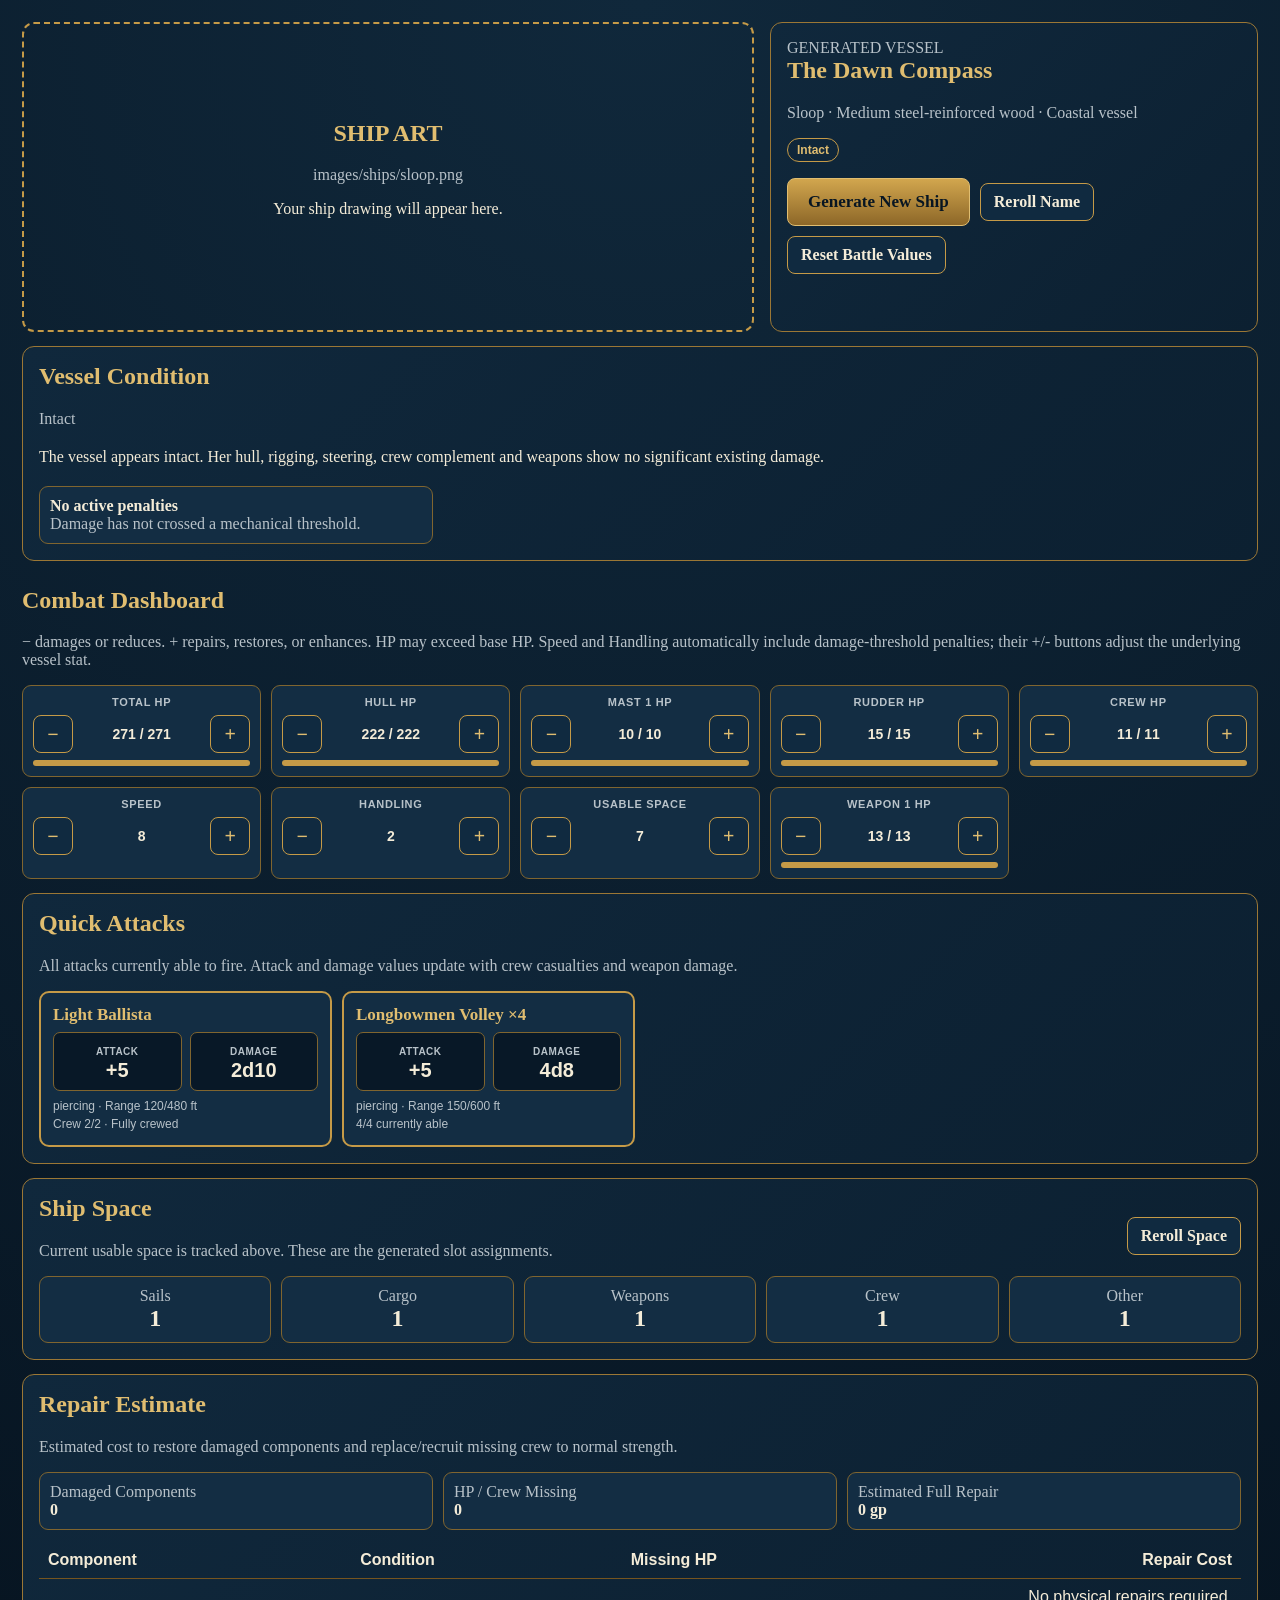
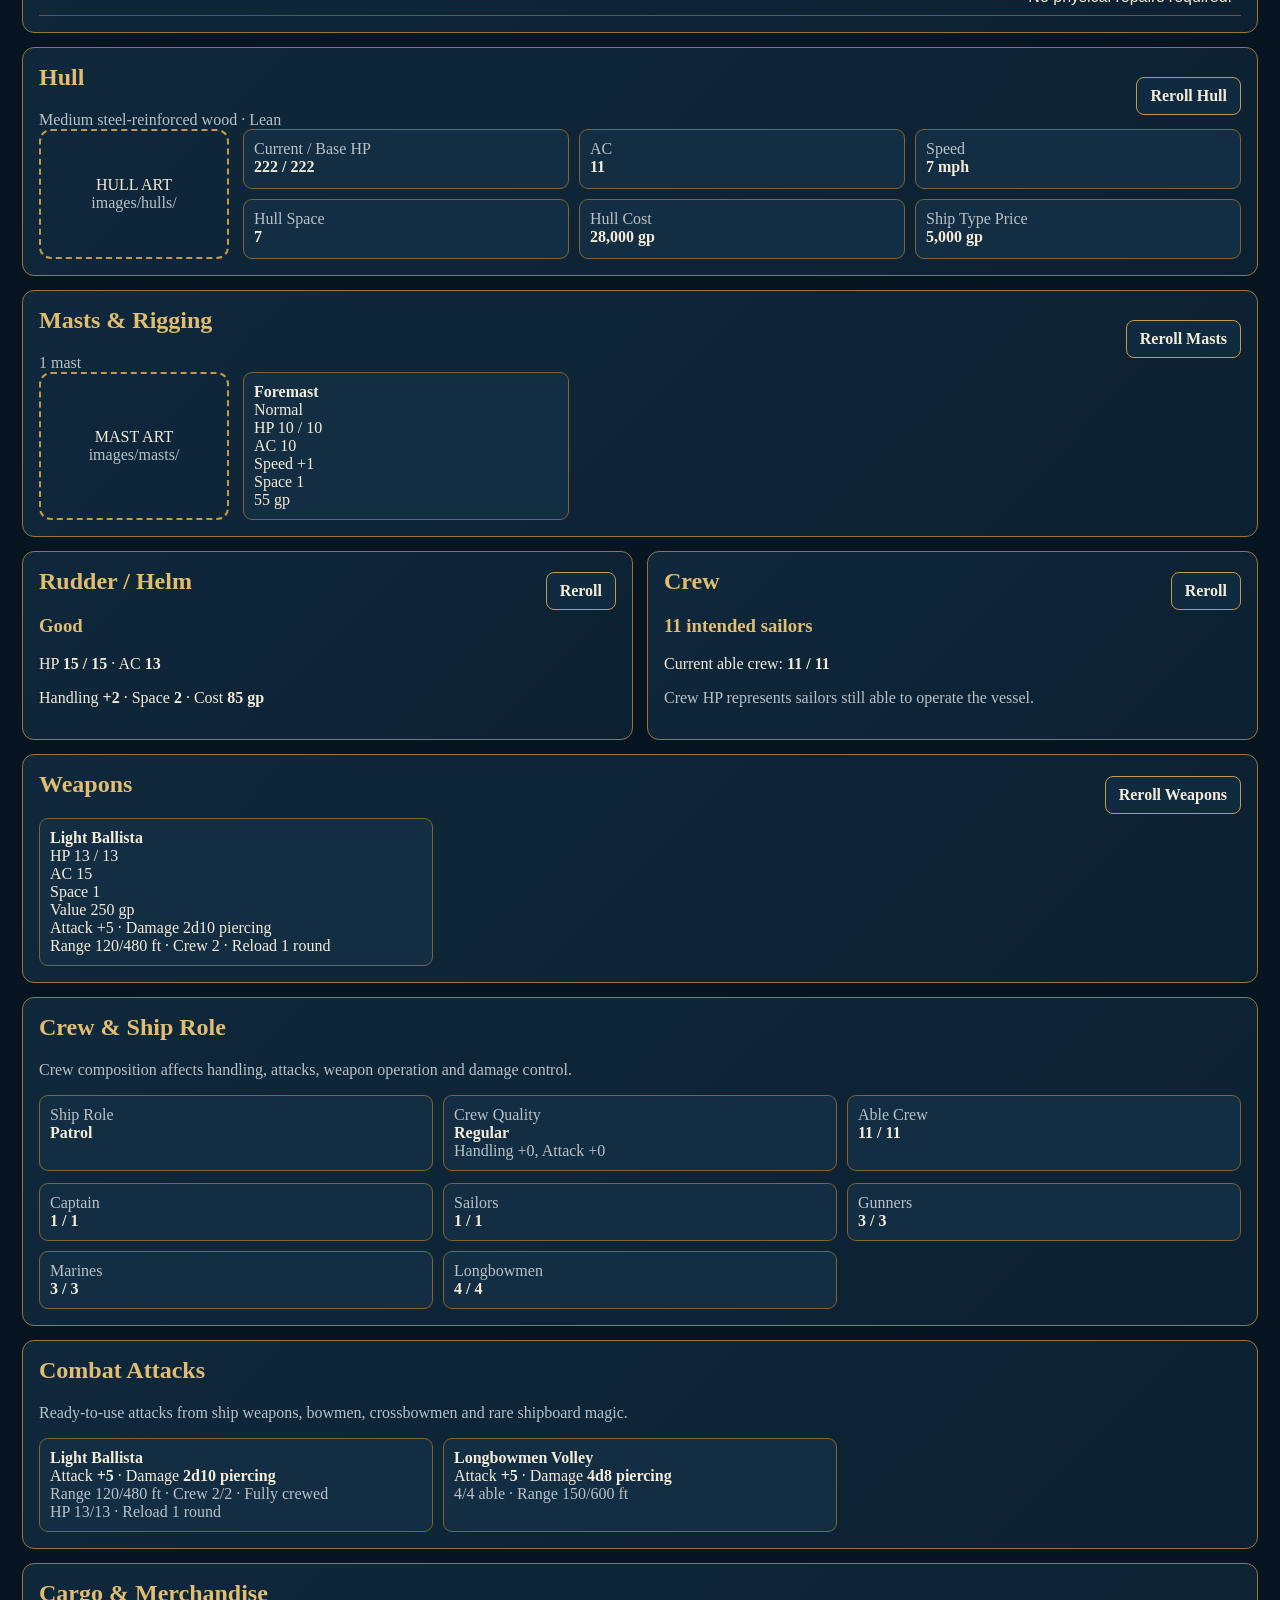
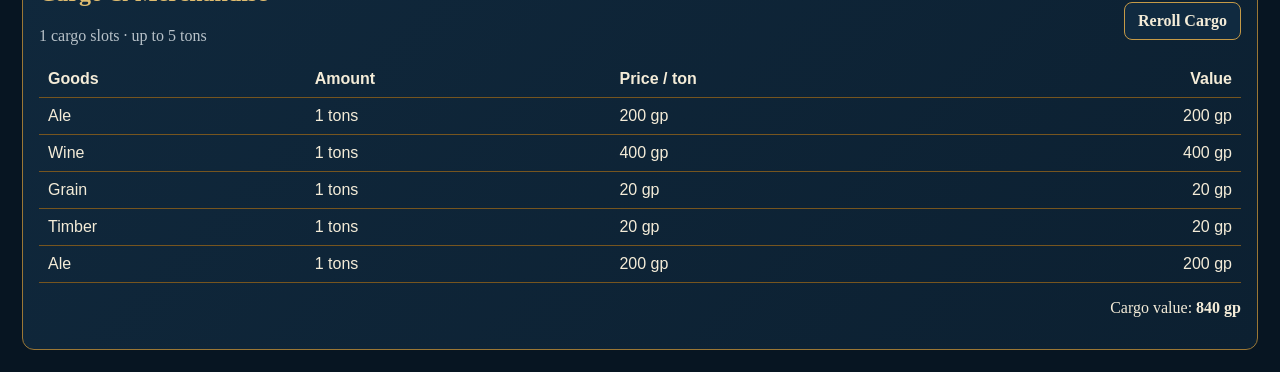
==== commit 7618082a: "Update index.html" ====
--- a/index.html
+++ b/index.html
@@ -40,6 +40,16 @@
 .slot{text-align:center}
 .slot b{font-size:24px}
 .condition{line-height:1.6}
+.attack-board{display:grid;grid-template-columns:repeat(4,minmax(190px,1fr));gap:10px}
+.attack-card{background:#132d43;border:2px solid var(--gold);border-radius:10px;padding:12px}
+.attack-card .attack-name{font-size:17px;font-weight:700;color:var(--gold2);margin-bottom:7px}
+.attack-line{display:grid;grid-template-columns:1fr 1fr;gap:8px;margin:7px 0}
+.attack-big{background:#081827;border:1px solid #80652f;border-radius:7px;padding:8px;text-align:center}
+.attack-big b{display:block;font:700 20px Arial,sans-serif;color:var(--text)}
+.attack-big span{font:700 10px Arial,sans-serif;color:var(--muted);letter-spacing:.05em}
+.attack-meta{font:12px Arial,sans-serif;color:var(--muted);line-height:1.45}
+@media(max-width:1100px){.attack-board{grid-template-columns:repeat(2,1fr)}}
+@media(max-width:600px){.attack-board{grid-template-columns:1fr}}
 table{width:100%;border-collapse:collapse;font-family:Arial,sans-serif}
 th,td{padding:9px;border-bottom:1px solid #76551f;text-align:left}
 th:last-child,td:last-child{text-align:right}
@@ -79,6 +89,13 @@
 <h2 style="margin-top:26px">Combat Dashboard</h2>
 <p class="muted">− damages or reduces. + repairs, restores, or enhances. HP may exceed base HP. Speed and Handling automatically include damage-threshold penalties; their +/- buttons adjust the underlying vessel stat.</p>
 <section id="dashboard" class="dashboard"></section>
+
+<section class="panel" id="quickAttackPanel">
+ <div class="topline">
+  <div><h2>Quick Attacks</h2><p class="muted">All attacks currently able to fire. Attack and damage values update with crew casualties and weapon damage.</p></div>
+ </div>
+ <div id="quickAttacks" class="attack-board"></div>
+</section>
 
 <section class="panel">
  <div class="topline"><div><h2>Ship Space</h2><p class="muted">Current usable space is tracked above. These are the generated slot assignments.</p></div><button data-reroll="slots">Reroll Space</button></div>
@@ -661,6 +678,61 @@
  if(assigned===1)return {assigned,penalty:-4,text:"Severely understaffed"};
  return {assigned,penalty:-2,text:"Understaffed"};
 }
+function renderQuickAttacks(){
+ const p=ship.crewProfile,q=ship.qualityCfg||{attack:0};
+ const factor=availableCrewFactor();
+ const alive=n=>Math.max(0,Math.min(n,Math.floor(n*factor)));
+ const cards=[];
+
+ ship.weapons.forEach((w,i)=>{
+  const hp=ship.current.weapons[i],ratio=hpRatio(hp,ship.base.weapons[i]),cs=weaponCrewStatus(w);
+  if(hp<=0||cs.assigned<=0)return;
+  const dmgPenalty=ratio<.25?-4:ratio<.5?-2:0;
+  const atk=w.attack+(q.attack||0)+cs.penalty+dmgPenalty;
+  cards.push(`<div class="attack-card">
+   <div class="attack-name">${w.name}</div>
+   <div class="attack-line">
+    <div class="attack-big"><span>ATTACK</span><b>${atk>=0?"+":""}${atk}</b></div>
+    <div class="attack-big"><span>DAMAGE</span><b>${w.damage}</b></div>
+   </div>
+   <div class="attack-meta">${w.type} · Range ${w.range}<br>Crew ${cs.assigned}/${w.crew} · ${cs.text}</div>
+  </div>`);
+ });
+
+ if(p.missileType&&p.missileCount){
+  const n=alive(p.missileCount),m=p.missileType;
+  if(n>0){
+   const atk=m.attack+(q.attack||0);
+   cards.push(`<div class="attack-card">
+    <div class="attack-name">${m.name} Volley ×${n}</div>
+    <div class="attack-line">
+     <div class="attack-big"><span>ATTACK</span><b>${atk>=0?"+":""}${atk}</b></div>
+     <div class="attack-big"><span>DAMAGE</span><b>${n}${m.die}</b></div>
+    </div>
+    <div class="attack-meta">${m.type} · Range ${m.range}<br>${n}/${p.missileCount} currently able</div>
+   </div>`);
+  }
+ }
+
+ if(p.mage&&alive(1)>0){
+  const spellLines=p.mage.spells.map(s=>{
+   const parts=s.replace(/^\+\s*/,"").split("—");
+   return `<div style="margin-top:7px"><b>${parts[0].trim()}</b>${parts[1]?` — ${parts[1].trim()}`:""}</div>`;
+  }).join("");
+  cards.push(`<div class="attack-card">
+   <div class="attack-name">${p.mage.name}</div>
+   <div class="attack-line">
+    <div class="attack-big"><span>SPELL ATTACK</span><b>+5</b></div>
+    <div class="attack-big"><span>SAVE DC</span><b>13</b></div>
+   </div>
+   <div class="attack-meta">${spellLines}</div>
+  </div>`);
+ }
+
+ document.getElementById("quickAttacks").innerHTML=cards.length?cards.join(""):
+  `<div class="attack-card"><div class="attack-name">No attacks ready</div><div class="attack-meta">No able combat crew or operational weapons are currently available.</div></div>`;
+}
+
 function renderCrewCombat(){
  const p=ship.crewProfile,q=ship.qualityCfg||{handling:0,attack:0,repair:1};
  const factor=availableCrewFactor();
@@ -747,7 +819,8 @@
   ? repairs.filter(r=>r.missing>0).map(r=>`<tr><td>${r.name}</td><td>${Math.round(r.condition)}%</td><td>${r.missing}</td><td>${gp(r.repairCost)}</td></tr>`).join("")
   : `<tr><td colspan="4">No physical repairs required.</td></tr>`;
 
- renderCrewCombat();
+ renderQuickAttacks();
+  renderCrewCombat();
  document.getElementById("slotList").innerHTML=Object.entries(ship.slots).map(([k,v])=>`<div class="stat slot"><span class="muted">${k}</span><br><b>${v}</b></div>`).join("");
 
  document.getElementById("hullTitle").textContent=`${ship.hull.name} · ${ship.hull.trait}${ship.hull.extra!=="None"?" · "+ship.hull.extra:""}`;
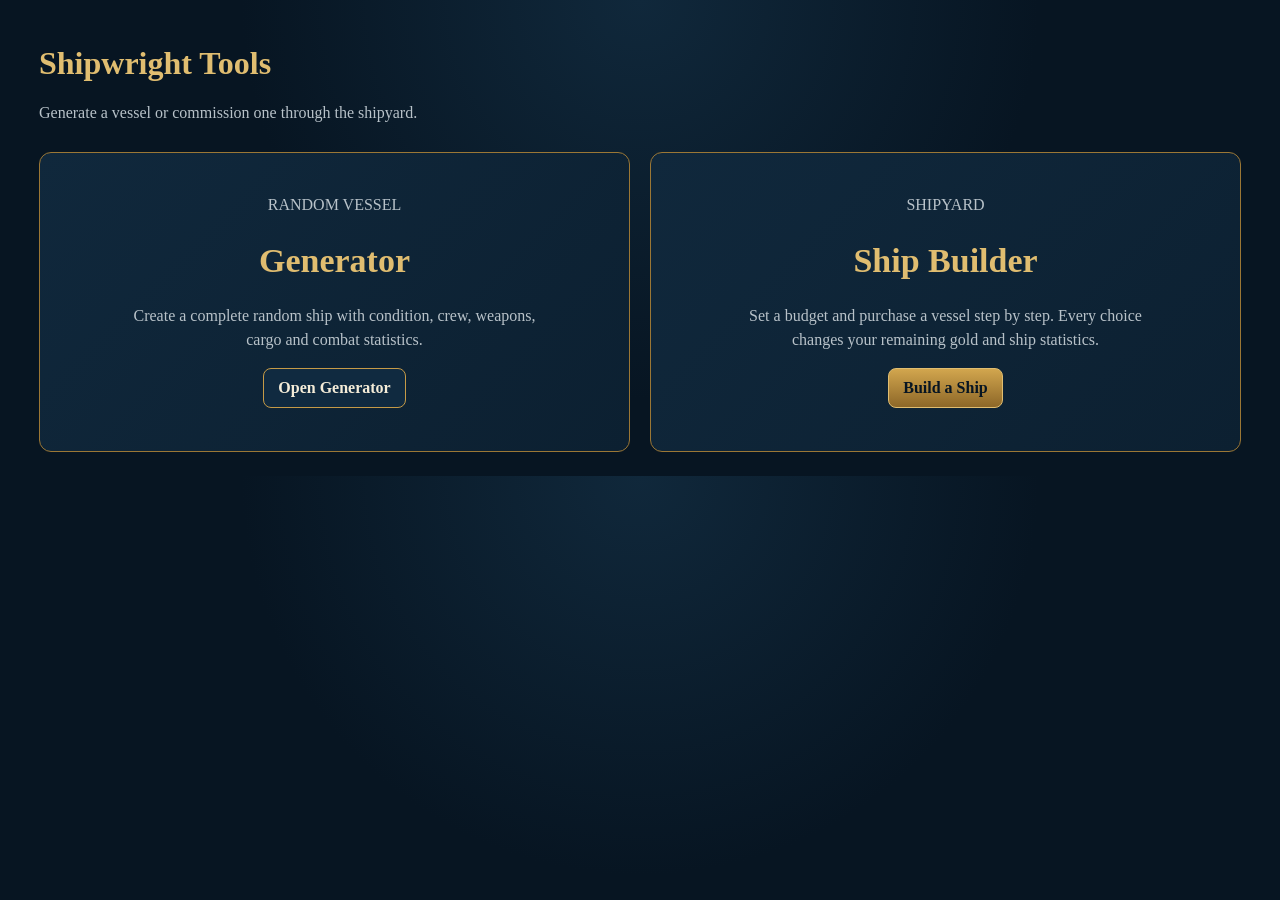
==== commit eee2eb64: "shipyard builder" ====
--- a/index.html
+++ b/index.html
@@ -1,931 +1,19 @@
 <!doctype html>
-<html lang="en">
-<head>
-<meta charset="utf-8">
-<meta name="viewport" content="width=device-width,initial-scale=1">
-<title>Ellond Ship Generator</title>
-<style>
-:root{
- --bg:#071522;--panel:#0d2235;--card:#132d43;--border:#9b7735;
- --text:#f4ecd8;--muted:#b8c2c9;--gold:#c59a47;--gold2:#e0bd70;--dark:#06101a;
-}
-*{box-sizing:border-box}
-body{margin:0;background:radial-gradient(circle at 50% 0,#10283b 0,#071522 48%);color:var(--text);font-family:Georgia,"Times New Roman",serif}
-main{max-width:1400px;margin:auto;padding:22px}
-h1,h2,h3{color:var(--gold2);margin-top:0}
-button,select{font:inherit}
-button{cursor:pointer;background:#102a40;color:var(--text);border:1px solid var(--gold);border-radius:8px;padding:9px 13px;font-weight:700}
-button:hover{border-color:var(--gold2);background:#183b56}
-.primary{background:linear-gradient(#d2a64e,#8d6728);color:#071522;border-color:var(--gold2);font-size:17px;padding:13px 20px}
-.panel{background:linear-gradient(135deg,#10283c,#0c2031);border:1px solid var(--border);border-radius:12px;padding:16px}
-.hero{display:grid;grid-template-columns:1.35fr .9fr;gap:16px}
-.art{min-height:310px;border:2px dashed var(--gold);border-radius:12px;display:flex;align-items:center;justify-content:center;text-align:center;overflow:hidden}
-.art img{width:100%;height:100%;object-fit:contain;display:none}
-.art.small{min-height:130px}
-.muted{color:var(--muted)}
-.actions,.topline{display:flex;gap:10px;flex-wrap:wrap;align-items:center}
-.topline{justify-content:space-between}
-.dashboard{display:grid;grid-template-columns:repeat(5,minmax(150px,1fr));gap:10px}
-.stat{background:var(--card);border:1px solid #80652f;border-radius:9px;padding:10px}
-.label{text-align:center;color:var(--muted);font:700 11px Arial,sans-serif;letter-spacing:.06em}
-.tracker{display:grid;grid-template-columns:40px 1fr 40px;gap:6px;align-items:center;margin-top:7px}
-.tracker button{height:38px;padding:0;font-size:20px;color:var(--gold2)}
-.value{text-align:center;font:700 14px Arial,sans-serif}
-.bar{height:6px;background:var(--dark);border-radius:20px;overflow:hidden;margin-top:7px}
-.fill{height:100%;background:var(--gold)}
-.grid3{display:grid;grid-template-columns:repeat(3,1fr);gap:10px}
-.grid2{display:grid;grid-template-columns:1fr 1fr;gap:14px}
-.component{display:grid;grid-template-columns:190px 1fr;gap:14px}
-.slotgrid{display:grid;grid-template-columns:repeat(5,1fr);gap:10px}
-.slot{text-align:center}
-.slot b{font-size:24px}
-.condition{line-height:1.6}
-.attack-board{display:grid;grid-template-columns:repeat(4,minmax(190px,1fr));gap:10px}
-.attack-card{background:#132d43;border:2px solid var(--gold);border-radius:10px;padding:12px}
-.attack-card .attack-name{font-size:17px;font-weight:700;color:var(--gold2);margin-bottom:7px}
-.attack-line{display:grid;grid-template-columns:1fr 1fr;gap:8px;margin:7px 0}
-.attack-big{background:#081827;border:1px solid #80652f;border-radius:7px;padding:8px;text-align:center}
-.attack-big b{display:block;font:700 20px Arial,sans-serif;color:var(--text)}
-.attack-big span{font:700 10px Arial,sans-serif;color:var(--muted);letter-spacing:.05em}
-.attack-meta{font:12px Arial,sans-serif;color:var(--muted);line-height:1.45}
-@media(max-width:1100px){.attack-board{grid-template-columns:repeat(2,1fr)}}
-@media(max-width:600px){.attack-board{grid-template-columns:1fr}}
-table{width:100%;border-collapse:collapse;font-family:Arial,sans-serif}
-th,td{padding:9px;border-bottom:1px solid #76551f;text-align:left}
-th:last-child,td:last-child{text-align:right}
-section{margin-top:14px}
-.hero{margin-top:0}
-.badge{display:inline-block;border:1px solid var(--gold);border-radius:20px;padding:4px 9px;color:var(--gold2);font:700 12px Arial,sans-serif}
-@media(max-width:950px){.hero,.grid2,.component{grid-template-columns:1fr}.dashboard{grid-template-columns:repeat(2,1fr)}.grid3{grid-template-columns:1fr 1fr}}
-@media(max-width:600px){main{padding:10px}.dashboard,.grid3,.slotgrid{grid-template-columns:1fr}.art{min-height:220px}}
-</style>
-</head>
-<body>
-<main>
-<section class="hero">
- <div class="art" id="shipArt">
-   <img id="shipImage" alt="Generated ship">
-   <div id="shipArtFallback"><h2>SHIP ART</h2><div class="muted" id="artPath">images/ships/...</div><p>Your ship drawing will appear here.</p></div>
- </div>
- <div class="panel">
-   <div class="muted">GENERATED VESSEL</div>
-   <h1 id="shipName">—</h1>
-   <p id="shipDesc" class="muted">—</p>
-   <p><span class="badge" id="conditionBadge">—</span></p>
-   <div class="actions">
-     <button class="primary" id="generate">Generate New Ship</button>
-     <button id="rerollName">Reroll Name</button>
-     <button id="resetBattle">Reset Battle Values</button>
-   </div>
- </div>
-</section>
-
-<section class="panel">
- <div class="topline"><div><h2>Vessel Condition</h2><div id="conditionTitle" class="muted"></div></div></div>
- <p id="conditionDescription" class="condition"></p>
- <div id="activePenalties" class="grid3" style="margin-top:12px"></div>
-</section>
-
-<h2 style="margin-top:26px">Combat Dashboard</h2>
-<p class="muted">− damages or reduces. + repairs, restores, or enhances. HP may exceed base HP. Speed and Handling automatically include damage-threshold penalties; their +/- buttons adjust the underlying vessel stat.</p>
-<section id="dashboard" class="dashboard"></section>
-
-<section class="panel" id="quickAttackPanel">
- <div class="topline">
-  <div><h2>Quick Attacks</h2><p class="muted">All attacks currently able to fire. Attack and damage values update with crew casualties and weapon damage.</p></div>
- </div>
- <div id="quickAttacks" class="attack-board"></div>
-</section>
-
-<section class="panel">
- <div class="topline"><div><h2>Ship Space</h2><p class="muted">Current usable space is tracked above. These are the generated slot assignments.</p></div><button data-reroll="slots">Reroll Space</button></div>
- <div id="slotList" class="slotgrid"></div>
-</section>
-
-
-
-<section class="panel">
- <div class="topline"><div><h2>Repair Estimate</h2><p class="muted">Estimated cost to restore damaged components and replace/recruit missing crew to normal strength.</p></div></div>
- <div id="repairSummary" class="grid3"></div>
- <div style="overflow-x:auto;margin-top:12px">
-  <table>
-   <thead><tr><th>Component</th><th>Condition</th><th>Missing HP</th><th>Repair Cost</th></tr></thead>
-   <tbody id="repairRows"></tbody>
-  </table>
- </div>
-</section>
-
-<section class="panel">
- <div class="topline"><div><h2>Hull</h2><div id="hullTitle" class="muted"></div></div><button data-reroll="hull">Reroll Hull</button></div>
- <div class="component"><div class="art small"><div>HULL ART<br><span class="muted">images/hulls/</span></div></div><div id="hullInfo" class="grid3"></div></div>
-</section>
-
-<section class="panel">
- <div class="topline"><div><h2>Masts & Rigging</h2><div id="mastTitle" class="muted"></div></div><button data-reroll="masts">Reroll Masts</button></div>
- <div class="component"><div class="art small"><div>MAST ART<br><span class="muted">images/masts/</span></div></div><div id="mastCards" class="grid3"></div></div>
-</section>
-
-<section class="grid2">
- <div class="panel"><div class="topline"><h2>Rudder / Helm</h2><button data-reroll="rudder">Reroll</button></div><div id="rudderInfo"></div></div>
- <div class="panel"><div class="topline"><h2>Crew</h2><button data-reroll="crew">Reroll</button></div><div id="crewInfo"></div></div>
-</section>
-
-<section class="panel">
- <div class="topline"><h2>Weapons</h2><button data-reroll="weapons">Reroll Weapons</button></div>
- <div id="weaponList" class="grid3"></div>
-</section>
-
-<section class="panel">
- <div class="topline"><div><h2>Crew & Ship Role</h2><p class="muted">Crew composition affects handling, attacks, weapon operation and damage control.</p></div></div>
- <div id="crewRoleSummary" class="grid3"></div>
- <div id="crewComposition" class="grid3" style="margin-top:12px"></div>
-</section>
-
-<section class="panel">
- <div class="topline"><div><h2>Combat Attacks</h2><p class="muted">Ready-to-use attacks from ship weapons, bowmen, crossbowmen and rare shipboard magic.</p></div></div>
- <div id="combatAttacks" class="grid3"></div>
-</section>
-
-<section class="panel">
- <div class="topline"><div><h2>Cargo & Merchandise</h2><p id="cargoCap" class="muted"></p></div><button data-reroll="cargo">Reroll Cargo</button></div>
- <div style="overflow-x:auto"><table><thead><tr><th>Goods</th><th>Amount</th><th>Price / ton</th><th>Value</th></tr></thead><tbody id="cargoRows"></tbody></table></div>
- <p style="text-align:right">Cargo value: <strong id="cargoValue"></strong></p>
-</section>
-</main>
-
-<script>
-"use strict";
-
-/* ---------- DATA ---------- */
-const TYPES=[
- {name:"Sloop",price:5000,slots:5,masts:[1,1],role:"Coastal vessel"},
- {name:"Clipper",price:10000,slots:8,masts:[3,3],role:"Fast trader"},
- {name:"Schooner",price:14000,slots:9,masts:[2,3],role:"Merchant / coastal vessel"},
- {name:"Brigantine",price:18000,slots:11,masts:[2,2],role:"General-purpose sailing vessel"},
- {name:"Brig",price:20000,slots:12,masts:[2,2],role:"Trader / warship"},
- {name:"Corvette",price:22000,slots:13,masts:[2,3],role:"Light warship"},
- {name:"Frigate",price:26000,slots:16,masts:[3,3],role:"Warship"},
- {name:"Galley",price:30000,slots:18,masts:[1,2],role:"Oared war vessel"}
-];
-
-/* BALANCE: all physical component HP is 50% of the original table. Crew remains 1 HP per able sailor. */
-const HULLS=[
- {name:"Small wood",cost:100,slots:2,ac:10,hp:25,speed:5},
- {name:"Medium wood",cost:450,slots:5,ac:10,hp:40,speed:4},
- {name:"Big wood",cost:900,slots:8,ac:10,hp:50,speed:3},
- {name:"Small reinforced wood",cost:5000,slots:2,ac:13,hp:50,speed:5},
- {name:"Medium reinforced wood",cost:15000,slots:5,ac:13,hp:100,speed:4},
- {name:"Big reinforced wood",cost:20000,slots:8,ac:13,hp:150,speed:3},
- {name:"Small steel-reinforced wood",cost:24000,slots:4,ac:15,hp:200,speed:5},
- {name:"Medium steel-reinforced wood",cost:28000,slots:7,ac:15,hp:225,speed:4},
- {name:"Big steel-reinforced wood",cost:35000,slots:9,ac:15,hp:250,speed:3},
- {name:"Spacious",cost:30000,slots:14,ac:10,hp:175,speed:3}
-];
-
-const MASTS=[
- {name:"Jack Sparrow",speed:-1,hp:5,space:0,ac:5,cost:0},
- {name:"Poor",speed:0,hp:5,space:1,ac:10,cost:20},
- {name:"Normal",speed:1,hp:10,space:1,ac:10,cost:55},
- {name:"Good",speed:2,hp:15,space:2,ac:13,cost:85},
- {name:"Very Good",speed:3,hp:20,space:2,ac:13,cost:140},
- {name:"Extremely Good",speed:4,hp:25,space:3,ac:15,cost:300},
- {name:"Mastercraft",speed:7,hp:50,space:3,ac:15,cost:1000}
-];
-
-const RUDDERS=[
- {name:"Bad",handling:-1,hp:5,space:1,ac:5,cost:0},
- {name:"Poor",handling:0,hp:5,space:1,ac:10,cost:20},
- {name:"Normal",handling:1,hp:10,space:2,ac:10,cost:55},
- {name:"Good",handling:2,hp:15,space:2,ac:13,cost:85},
- {name:"Very Good",handling:3,hp:20,space:3,ac:13,cost:140},
- {name:"Extremely Good",handling:4,hp:25,space:3,ac:15,cost:300},
- {name:"Mastercraft",handling:6,hp:50,space:4,ac:15,cost:1000}
-];
-
-const WEAPONS=[
- {name:"Scorpion",hp:10,ac:15,space:1,cost:180,attack:5,damage:"2d8",type:"piercing",range:"100/400 ft",crew:2,reload:"1 round"},
- {name:"Light Ballista",hp:13,ac:15,space:1,cost:250,attack:5,damage:"2d10",type:"piercing",range:"120/480 ft",crew:2,reload:"1 round"},
- {name:"Ballista",hp:25,ac:15,space:2,cost:500,attack:6,damage:"3d10",type:"piercing",range:"120/480 ft",crew:3,reload:"1 round"},
- {name:"Heavy Ballista",hp:30,ac:16,space:2,cost:750,attack:6,damage:"4d10",type:"piercing",range:"150/600 ft",crew:4,reload:"1 round"},
- {name:"Mangonel",hp:50,ac:15,space:3,cost:1000,attack:5,damage:"5d10",type:"bludgeoning",range:"200/800 ft",crew:5,reload:"2 rounds"},
- {name:"Harpoon Launcher",hp:20,ac:15,space:2,cost:450,attack:5,damage:"3d8",type:"piercing",range:"100/400 ft",crew:3,reload:"1 round"},
- {name:"Chain Ballista",hp:30,ac:15,space:2,cost:700,attack:5,damage:"2d10",type:"slashing",range:"100/400 ft",crew:4,reload:"1 round"},
- {name:"Firepot Launcher",hp:20,ac:14,space:2,cost:600,attack:4,damage:"2d6",type:"fire",range:"80/320 ft",crew:3,reload:"1 round"},
- {name:"Light Cannon",hp:25,ac:17,space:2,cost:900,attack:5,damage:"4d10",type:"bludgeoning",range:"300/1200 ft",crew:3,reload:"2 rounds",industrial:true},
- {name:"Cannon",hp:38,ac:19,space:3,cost:1500,attack:6,damage:"6d10",type:"bludgeoning",range:"600/2400 ft",crew:4,reload:"2 rounds",industrial:true},
- {name:"Heavy Cannon",hp:50,ac:19,space:4,cost:2500,attack:6,damage:"8d10",type:"bludgeoning",range:"600/2400 ft",crew:6,reload:"3 rounds",industrial:true}
-];
-
-const SHIP_ROLES={
- "Merchant":{weight:24,crew:.90,weapon:.55,archers:.20,marines:.10,mage:.015},
- "Passenger":{weight:10,crew:.85,weapon:.35,archers:.15,marines:.12,mage:.025},
- "Fishing":{weight:8,crew:.65,weapon:.15,archers:.08,marines:.02,mage:.005},
- "Explorer":{weight:12,crew:.90,weapon:.55,archers:.20,marines:.15,mage:.06},
- "Patrol":{weight:12,crew:1.05,weapon:1.00,archers:.30,marines:.22,mage:.07},
- "Naval":{weight:10,crew:1.20,weapon:1.25,archers:.35,marines:.30,mage:.12},
- "Privateer":{weight:9,crew:1.10,weapon:1.15,archers:.32,marines:.28,mage:.07},
- "Smuggler":{weight:8,crew:.80,weapon:.65,archers:.22,marines:.15,mage:.025},
- "Pirate":{weight:7,crew:1.05,weapon:1.05,archers:.35,marines:.32,mage:.035}
-};
-const CREW_QUALITIES={
- "Green":{weight:12,handling:-1,attack:-1,repair:.85},
- "Regular":{weight:48,handling:0,attack:0,repair:1},
- "Experienced":{weight:25,handling:1,attack:1,repair:1.15},
- "Veteran":{weight:12,handling:1,attack:2,repair:1.30},
- "Elite":{weight:3,handling:2,attack:2,repair:1.50}
-};
-const MISSILE_CREW=[
- {name:"Shortbowmen",die:"d6",attack:4,range:"80/320 ft",type:"piercing"},
- {name:"Longbowmen",die:"d8",attack:5,range:"150/600 ft",type:"piercing"},
- {name:"Light Crossbowmen",die:"d8",attack:4,range:"80/320 ft",type:"piercing"},
- {name:"Heavy Crossbowmen",die:"d10",attack:5,range:"100/400 ft",type:"piercing"}
-];
-const MAGE_ROLES=[
- {name:"Battle Mage",spells:["Fire Bolt — 2d10 fire","+ Shatter — 3d8 thunder","Magic Missile — 3 darts"]},
- {name:"Weather Mage",spells:["Gust of Wind — control","Fog Cloud — concealment","Thunderwave — 2d8 thunder"]},
- {name:"Ward Mage",spells:["Mage Armor — protection","Shield — reaction","Protection from Energy — ward"]},
- {name:"Ship Healer",spells:["Cure Wounds — healing","Healing Word — healing","Lesser Restoration — recovery"]},
- {name:"Navigator Mage",spells:["Gust — control","Fog Cloud — concealment","Detect Magic — utility"]}
-];
-
-function weightedKey(obj){
- let total=Object.values(obj).reduce((s,v)=>s+v.weight,0),r=Math.random()*total;
- for(const [k,v] of Object.entries(obj)){r-=v.weight;if(r<=0)return k}
- return Object.keys(obj)[0];
-}
-const GOODS=[
- ["Grain",20],["Salt",100],["Timber",20],["Iron",100],["Copper",500],
- ["Ale",200],["Wine",400],["Linen",500],["Wool",250],["Dried Fish",80],
- ["Spices",2000],["Silk",4000]
-];
-
-const PRE=["Wayward","Silver","Red","Storm","Wandering","Black","Western","Dawn","Lucky","Iron","Golden","Salt","Broken","Northern","Sea"];
-const NOUN=["Gull","Maiden","Star","Hound","Swan","Drake","Lantern","Compass","Voyager","Mermaid","Heron","Crown","Tide","Promise","Fortune"];
-
-const DAMAGE_TEXT={
- hull:{
-  moderate:[
-   "The hull carries the scars of a hard voyage. Long splinters curl from cracked planks and several small breaches have been roughly patched.",
-   "Fresh timber shows beneath the weathered hull. Gouges, impact marks and hurried patches tell of a recent and unpleasant encounter.",
-   "The hull has been mauled but not broken. Split boards and plugged holes stand out like old battle scars.",
-   "Something struck the hull hard. Chipped timber, pulled fastenings and crude repairs run along one side.",
-   "Deep scrapes and splintered planks mark the hull, with patched punctures where sea or steel nearly found a way inside."
-  ],
-  severe:[
-   "The hull looks as though it survived by stubbornness alone. Whole planks are shattered, jagged holes gape between crude patches, and exposed ribs show through splintered timber.",
-   "This vessel has been brutally punished. Sections of hull are stove in and broken boards jut outward like snapped bones.",
-   "Timber has burst inward around several impacts. Great splinters frame dark holes while emergency repairs strain against the sea.",
-   "Crushed planking, exposed framing and ugly patched breaches suggest the ship once came dangerously close to sinking.",
-   "The hull is a wounded thing. Deep holes have been boarded over in haste and every groan of timber seems to remember the blow that caused them."
-  ]
- },
- sail:{
-  moderate:[
-   "The sail is wounded by wind and violence alike: long tears cross the canvas, ropes have been knotted back together, and blackened edges curl where flame once caught.",
-   "Ragged cuts run through the sail and several lines of rigging are obvious replacements. Scorched canvas shows where fire was put out just in time.",
-   "Canvas snaps through poorly stitched tears, frayed ropes hang among the lines, and a dark burn mark spreads across one corner.",
-   "The sail hangs unevenly, scarred by tears and crude stitching. Several ropes are new while burnt edges show where flame licked across the canvas.",
-   "Wind catches through holes that should not be there. Torn canvas, fraying rigging and smoke-darkened edges give the mast the look of a survivor."
-  ],
-  severe:[
-   "The mast carries a ruin of canvas. Great sections of sail have been ripped away, rigging hangs in tangled lengths, and the remaining cloth is blackened by fire.",
-   "What remains of the sail lashes violently in the wind. Canvas hangs in ragged strips and charred lines trail across the rigging.",
-   "The rigging is a wreck. Torn sailcloth flaps like banners after a battle while snapped lines sway overhead.",
-   "The sail has been savaged. Huge tears gape through the canvas and fire has eaten black crescents into what remains.",
-   "Little about the rig inspires confidence. The sail is shredded, ropes are knotted wherever they could be saved, and burnt canvas hangs from the mast like a warning."
-  ]
- },
- rudder:{
-  moderate:[
-   "The helm answers with an unhealthy stiffness. Cracked fittings and fresh reinforcement suggest a violent impact astern.",
-   "The rudder still obeys, but reluctantly. Timber around its fittings is cracked and the wheel shudders under strain.",
-   "Ironwork sits slightly crooked and every turn of the helm carries a protesting creak.",
-   "Worn fittings and split wood have been patched together well enough to sail, though not without complaint.",
-   "Damaged fittings grind under movement and a crude brace holds cracked timber around the rudder assembly."
-  ],
-  severe:[
-   "The rudder hangs on through sheer determination. Splintered timber, twisted fittings and desperate reinforcement make every turn a fight.",
-   "Steering this vessel is an argument with broken machinery. The rudder is cracked and twisted and the helm bucks when forced around.",
-   "Heavy braces surround fractured timber, iron fittings have bent out of true, and the rudder responds with alarming hesitation.",
-   "The helm feels dangerously loose. Damaged gear slips and catches while the battered rudder shudders behind the ship.",
-   "A brutal impact nearly took the rudder away. What remains has been lashed, bolted and braced back into service."
-  ]
- },
- crew:{
-  moderate:[
-   n=>`The deck feels strangely quiet. Roughly ${n} expected sailors are absent, leaving the remaining crew rushing between duties.`,
-   n=>`There are empty places in the watches. About ${n} sailors are missing and exhaustion is beginning to show.`,
-   n=>`The crew is stretched thin. With roughly ${n} fewer able sailors than intended, every hand seems to be doing the work of two.`,
-   n=>`This ship should sound busier. Around ${n} crew positions stand vacant, forcing deckhands to cover unfamiliar duties.`,
-   n=>`The vessel sails short-handed by about ${n}. Watches are longer and too many ropes wait for too few hands.`
-  ],
-  severe:[
-   n=>`The ship is desperately understaffed. Roughly ${n} sailors are missing, leaving exhausted hands scrambling simply to keep her sailing.`,
-   n=>`Too many hammocks are empty. About ${n} crew are gone and the survivors know there is nobody left to relieve them.`,
-   n=>`The crew has been cut frighteningly thin—roughly ${n} sailors below strength. Essential stations sometimes stand unattended.`,
-   n=>`This vessel is sailing with a skeleton crew. Around ${n} expected hands are absent, turning every manoeuvre into a frantic race across the deck.`,
-   n=>`The human cost is impossible to miss. Roughly ${n} sailors are missing and the remaining crew look worn down by sleepless watches.`
-  ]
- },
- weapon:{
-  moderate:[
-   "The weapon bears the marks of a close call. Cracked fittings, bent hardware and missing pieces have been replaced with whatever the crew could find.",
-   "Its mounting is scarred and temporary repairs hold several important pieces together.",
-   "Hardware is bent, parts are missing, and improvised repairs surround the battered mounting.",
-   "Cracked timber and replacement fittings stand out clearly against the older construction.",
-   "The weapon has survived one fight already. Its mounting is chipped and crude repairs suggest it was returned to service in a hurry."
-  ],
-  severe:[
-   "The weapon is little more than wreckage. Its mounting is smashed, critical pieces are gone, and broken parts lie scattered across the deck.",
-   "Something hit this weapon hard enough to erase its usefulness. Splintered supports surround an empty, ruined mounting.",
-   "The fighting position has been devastated. The weapon is missing or shattered beyond use.",
-   "Only the corpse of the weapon remains: a broken frame, missing mechanisms and fragments scattered around the mount.",
-   "The weapon has been destroyed with brutal efficiency. Mangled supports and snapped components are all that remain."
-  ]
- }
-};
-
-/* ---------- STATE ---------- */
-let ship=null;
-const pick=a=>a[Math.floor(Math.random()*a.length)];
-const rand=(a,b)=>Math.floor(Math.random()*(b-a+1))+a;
-const gp=n=>Math.round(n).toLocaleString("en-US")+" gp";
-const clone=o=>JSON.parse(JSON.stringify(o));
-
-function weightedPick(arr){
- const r=Math.random();
- if(r<.08)return arr[0];
- if(r<.25)return arr[1];
- if(r<.58)return arr[2];
- if(r<.78)return arr[3];
- if(r<.90)return arr[4];
- if(r<.97)return arr[5];
- return arr[6];
-}
-function randomName(){return "The "+pick(PRE)+" "+pick(NOUN)}
-
-function createHull(){
- const base=clone(pick(HULLS));
- const trait=pick(["Standard","Standard","Standard","Lean","Sturdy","Long"]);
- const extra=Math.random()<.22?pick(["Oars","Mastercraft"]):"None";
- let h={...base,trait,extra};
- if(trait==="Lean"){h.speed+=3;h.ac=Math.max(1,h.ac-4);h.hp=Math.max(1,h.hp-3)}
- if(trait==="Sturdy"){h.hp+=5;h.ac+=3;h.speed=Math.max(.5,h.speed-.5)}
- if(trait==="Long")h.slots+=3;
- if(extra==="Oars"){h.speed+=3;h.slots=Math.max(0,h.slots-2)}
- if(extra==="Mastercraft"){h.slots=Math.max(0,h.slots-1);h.ac+=1;h.speed+=1;h.hp+=50}
- return h;
-}
-
-function allocateSpace(type,hull,masts,rudder){
- const capacity=Math.max(type.slots,hull.slots);
- const structural=masts.reduce((s,m)=>s+m.space,0)+rudder.space;
- let available=Math.max(0,capacity-structural);
- const slots={Sails:masts.length,Cargo:0,Weapons:0,Crew:0,Other:0};
- while(available>0){
-  const r=Math.random();
-  if(r<.38)slots.Cargo++;
-  else if(r<.62)slots.Crew++;
-  else if(r<.82)slots.Weapons++;
-  else slots.Other++;
-  available--;
- }
- return {capacity,structural,slots};
-}
-
-function makeCargo(cargoSlots){
- let tons=cargoSlots*5, cargo=[];
- while(tons>0 && cargo.length<6){
-  const [name,price]=pick(GOODS);
-  const amount=Math.min(tons,rand(1,Math.max(1,tons)));
-  cargo.push({name,price,amount,value:price*amount});
-  tons-=amount;
- }
- return cargo;
-}
-
-function makeShip(){
- const type=clone(pick(TYPES));
- const hull=createHull();
- const mastCount=rand(type.masts[0],type.masts[1]);
- const masts=Array.from({length:mastCount},()=>clone(weightedPick(MASTS)));
- const rudder=clone(weightedPick(RUDDERS));
- const allocation=allocateSpace(type,hull,masts,rudder);
- const crewMax=Math.max(3,mastCount*3+allocation.slots.Crew*5+allocation.slots.Weapons*2);
-
- const role=weightedKey(SHIP_ROLES), roleCfg=SHIP_ROLES[role];
- const quality=weightedKey(CREW_QUALITIES), qualityCfg=CREW_QUALITIES[quality];
- const adjustedCrew=Math.max(3,Math.round(crewMax*roleCfg.crew));
- const captain=1;
- const officers=adjustedCrew>=12?Math.max(1,Math.floor(adjustedCrew/12)):0;
- const gunnerTarget=Math.min(Math.floor(adjustedCrew*.28),Math.max(0,allocation.slots.Weapons*3));
- const missileCount=Math.max(0,Math.round(adjustedCrew*roleCfg.archers*(.55+Math.random()*.7)));
- const marineCount=Math.max(0,Math.round(adjustedCrew*roleCfg.marines*(.5+Math.random())));
- const hasMage=Math.random()<roleCfg.mage;
- const mage=hasMage?pick(MAGE_ROLES):null;
- const reserved=captain+officers+gunnerTarget+missileCount+marineCount+(hasMage?1:0);
- const sailors=Math.max(1,adjustedCrew-reserved);
- const missileType=missileCount?pick(MISSILE_CREW):null;
- const weapons=Array.from({length:allocation.slots.Weapons},()=>clone(pick(WEAPONS.filter(w=>!w.industrial || ["Naval","Patrol","Privateer"].includes(role) || Math.random()<.12))));
- const speed=Math.max(.5,hull.speed+masts.reduce((s,m)=>s+m.speed,0)/Math.max(1,masts.length));
- const handling=rudder.handling;
- const cargo=makeCargo(allocation.slots.Cargo);
-
- ship={
-  name:randomName(),type,hull,masts,rudder,weapons,cargo,
-  slots:allocation.slots,capacity:allocation.capacity,structural:allocation.structural,
-  role,quality,qualityCfg,crewProfile:{captain,officers,sailors,gunners:gunnerTarget,marines:marineCount,missileCount,missileType,mage},
-  base:{hull:hull.hp,masts:masts.map(m=>m.hp),rudder:rudder.hp,crew:adjustedCrew,weapons:weapons.map(w=>w.hp),speed,handling,space:allocation.capacity},
-  current:{hull:hull.hp,masts:masts.map(m=>m.hp),rudder:rudder.hp,crew:adjustedCrew,weapons:weapons.map(w=>w.hp),speed,handling,space:allocation.capacity},
-  startingCondition:"Intact",damageDescription:""
- };
- applyStartingDamage();
- render();
-}
-
-function totalHP(which="current"){
- const x=ship[which];
- return x.hull+x.rudder+x.crew+x.masts.reduce((a,b)=>a+b,0)+x.weapons.reduce((a,b)=>a+b,0);
-}
-
-function hpRatio(current,base){
- return base>0 ? current/base : 1;
-}
-
-/*
- DAMAGE THRESHOLDS
- These are evaluated from live HP every time render() runs, so they apply
- equally to generated damage and manual +/- adjustments.
-
- Hull:
-   below 50% -> Speed -1
-   below 25% -> Speed -2 total, Handling -1
-   0 HP      -> Speed 0, Handling -4 (disabled / sinking)
-
- Each mast/sail:
-   below 60% -> Speed -2
-   below 30% -> Speed -4 total
-   0 HP      -> loses that mast's normal speed contribution as well
-
- Rudder:
-   below 50% -> Handling -2
-   below 25% -> Handling -4 total
-   0 HP      -> Handling -6 total
-
- Crew:
-   below 50% -> Handling -1 and Speed -1
-   below 25% -> Handling -2 and Speed -2 total
-
- Weapons:
-   below 50% -> Damaged
-   below 25% -> Critical
-   0 HP      -> Disabled
-*/
-function damageEffects(){
- let speedPenalty=0, handlingPenalty=0, notes=[];
-
- const hullR=hpRatio(ship.current.hull,ship.base.hull);
- if(ship.current.hull<=0){
-  notes.push("Hull 0% — vessel disabled / sinking.");
-  return {speedPenalty:ship.base.speed,handlingPenalty:6,notes,forceSpeedZero:true};
- }else if(hullR<.25){
-  speedPenalty+=2; handlingPenalty+=1;
-  notes.push("Hull below 25% — Speed −2, Handling −1.");
- }else if(hullR<.50){
-  speedPenalty+=1;
-  notes.push("Hull below 50% — Speed −1.");
- }
-
- ship.current.masts.forEach((hp,i)=>{
-  const r=hpRatio(hp,ship.base.masts[i]);
-  if(hp<=0){
-   const lost=Math.max(0,ship.masts[i].speed);
-   speedPenalty+=lost;
-   notes.push(`Mast ${i+1} destroyed — loses its ${lost} Speed contribution.`);
-  }else if(r<.30){
-   speedPenalty+=4;
-   notes.push(`Mast ${i+1} below 30% — Speed −4.`);
-  }else if(r<.60){
-   speedPenalty+=2;
-   notes.push(`Mast ${i+1} below 60% — Speed −2.`);
-  }
- });
-
- const rudderR=hpRatio(ship.current.rudder,ship.base.rudder);
- if(ship.current.rudder<=0){
-  handlingPenalty+=6;
-  notes.push("Rudder destroyed — Handling −6.");
- }else if(rudderR<.25){
-  handlingPenalty+=4;
-  notes.push("Rudder below 25% — Handling −4.");
- }else if(rudderR<.50){
-  handlingPenalty+=2;
-  notes.push("Rudder below 50% — Handling −2.");
- }
-
- const crewR=hpRatio(ship.current.crew,ship.base.crew);
- if(crewR<.25){
-  speedPenalty+=2; handlingPenalty+=2;
-  notes.push("Crew below 25% — Speed −2, Handling −2.");
- }else if(crewR<.50){
-  speedPenalty+=1; handlingPenalty+=1;
-  notes.push("Crew below 50% — Speed −1, Handling −1.");
- }
-
- ship.current.weapons.forEach((hp,i)=>{
-  const r=hpRatio(hp,ship.base.weapons[i]);
-  if(hp<=0) notes.push(`Weapon ${i+1} destroyed — unusable.`);
-  else if(r<.25) notes.push(`Weapon ${i+1} below 25% — critically damaged.`);
-  else if(r<.50) notes.push(`Weapon ${i+1} below 50% — damaged.`);
- });
-
- return {speedPenalty,handlingPenalty,notes,forceSpeedZero:false};
-}
-
-function effectiveStats(){
- const fx=damageEffects();
- return {
-  speed: fx.forceSpeedZero ? 0 : Math.max(0,ship.current.speed-fx.speedPenalty),
-  handling: ship.current.handling-fx.handlingPenalty+(ship.qualityCfg?.handling||0),
-  effects:fx
- };
-}
-
-/*
- REPAIRS
- Repair price is proportional to missing HP, but field repairs cost 60%
- of the lost component value rather than the full replacement value.
- HP above base maximum is an enhancement and creates no repair credit.
- Crew recovery is included separately at 2 gp per missing able sailor.
-*/
-function repairData(){
- const rows=[];
- const add=(name,current,base,cost)=>{
-  const missing=Math.max(0,base-Math.min(current,base));
-  const condition=base>0?Math.max(0,Math.min(100,current/base*100)):100;
-  const lostValue=base>0?cost*(missing/base):0;
-  const repairCost=lostValue*.60;
-  rows.push({name,current,base,missing,condition,cost,repairCost});
- };
-
- add("Hull",ship.current.hull,ship.base.hull,ship.hull.cost);
- ship.masts.forEach((m,i)=>add(`Mast ${i+1} — ${m.name}`,ship.current.masts[i],ship.base.masts[i],m.cost));
- add(`Rudder — ${ship.rudder.name}`,ship.current.rudder,ship.base.rudder,ship.rudder.cost);
- ship.weapons.forEach((w,i)=>add(`Weapon ${i+1} — ${w.name}`,ship.current.weapons[i],ship.base.weapons[i],w.cost||0));
-
- // Crew recovery/replacement: each missing able sailor costs 2 gp to replace/recruit.
- // Crew uses a direct per-person cost rather than the 60% physical-component repair formula.
- const missingCrew=Math.max(0,ship.base.crew-Math.min(ship.current.crew,ship.base.crew));
- const crewCondition=ship.base.crew>0?Math.max(0,Math.min(100,ship.current.crew/ship.base.crew*100)):100;
- rows.push({
-  name:"Crew — replacement / recruitment",
-  current:ship.current.crew,
-  base:ship.base.crew,
-  missing:missingCrew,
-  condition:crewCondition,
-  cost:ship.base.crew*2,
-  repairCost:missingCrew*2
- });
-
- return rows;
-}
-
-function damageParts(){
- const c=ship.current,b=ship.base;
- return [
-  {label:"Hull",kind:"hull",get:()=>c.hull,set:v=>c.hull=v,base:b.hull},
-  ...c.masts.map((_,i)=>({label:`Mast ${i+1}`,kind:"sail",get:()=>c.masts[i],set:v=>c.masts[i]=v,base:b.masts[i]})),
-  {label:"Rudder",kind:"rudder",get:()=>c.rudder,set:v=>c.rudder=v,base:b.rudder},
-  {label:"Crew",kind:"crew",get:()=>c.crew,set:v=>c.crew=v,base:b.crew},
-  ...c.weapons.map((_,i)=>({label:`Weapon ${i+1}`,kind:"weapon",get:()=>c.weapons[i],set:v=>c.weapons[i]=v,base:b.weapons[i]}))
- ];
-}
-
-function applyStartingDamage(){
- if(Math.random()<.65){
-  ship.startingCondition="Intact";
-  buildDamageDescription();
-  return;
- }
- const parts=damageParts();
- let amount=Math.max(1,Math.round(totalHP("base")*(.05+Math.random()*.30)));
- const concentrated=Math.random()<.55;
- const hurt=(p,n)=>{
-  const hit=Math.min(n,Math.max(0,p.get()-1));
-  p.set(p.get()-hit); return hit;
- };
- if(concentrated){
-  const target=pick(parts);
-  amount-=hurt(target,amount);
-  for(const p of parts.filter(x=>x!==target).sort(()=>Math.random()-.5)){
-   if(amount<=0)break; amount-=hurt(p,amount);
-  }
-  ship.startingCondition="Damaged — mainly "+target.label;
- }else{
-  let guard=0;
-  while(amount>0&&guard++<1000){
-   const viable=parts.filter(p=>p.get()>1);
-   if(!viable.length)break;
-   const p=pick(viable);
-   amount-=hurt(p,Math.max(1,Math.ceil(amount*(.10+Math.random()*.25))));
-  }
-  ship.startingCondition="Damaged — spread across ship";
- }
- buildDamageDescription();
-}
-
-function buildDamageDescription(){
- const notes=[];
- for(const p of damageParts()){
-  if(p.get()>=p.base)continue;
-  const r=p.get()/p.base;
-  const severity=r<.45?"severe":"moderate";
-  if(p.kind==="crew"){
-   const missing=Math.max(1,p.base-p.get());
-   notes.push(pick(DAMAGE_TEXT.crew[severity])(missing));
-  }else{
-   let text=pick(DAMAGE_TEXT[p.kind][severity]);
-   if(p.kind==="sail"||p.kind==="weapon")text=p.label+": "+text;
-   notes.push(text);
-  }
- }
- ship.damageDescription=notes.length?notes.join(" "):
-  "The vessel appears intact. Her hull, rigging, steering, crew complement and weapons show no significant existing damage.";
-}
-
-function tracker(key,label,value,base,index=null,showBase=true){
- const idx=index===null?"":index;
- const maxText=showBase?` / ${fmt(base)}`:"";
- const pct=showBase&&base>0?Math.min(100,Math.max(0,value/base*100)):100;
- return `<div class="stat"><div class="label">${label}</div>
- <div class="tracker"><button data-key="${key}" data-index="${idx}" data-delta="-1">−</button>
- <div class="value">${fmt(value)}${maxText}</div>
- <button data-key="${key}" data-index="${idx}" data-delta="1">+</button></div>
- ${showBase?`<div class="bar"><div class="fill" style="width:${pct}%"></div></div>`:""}</div>`;
-}
-function fmt(n){return Number.isInteger(n)?n:n.toFixed(1)}
-
-function availableCrewFactor(){
- return ship.base.crew>0?Math.max(0,Math.min(1,ship.current.crew/ship.base.crew)):1;
-}
-function activeSpecialists(baseCount){
- return Math.max(0,Math.min(baseCount,Math.floor(baseCount*availableCrewFactor())));
-}
-function weaponCrewStatus(w){
- const assigned=Math.min(w.crew,activeSpecialists(w.crew));
- if(assigned<=0)return {assigned,penalty:99,text:"Cannot operate"};
- if(assigned>=w.crew)return {assigned,penalty:0,text:"Fully crewed"};
- if(assigned===1)return {assigned,penalty:-4,text:"Severely understaffed"};
- return {assigned,penalty:-2,text:"Understaffed"};
-}
-function renderQuickAttacks(){
- const p=ship.crewProfile,q=ship.qualityCfg||{attack:0};
- const factor=availableCrewFactor();
- const alive=n=>Math.max(0,Math.min(n,Math.floor(n*factor)));
- const cards=[];
-
- ship.weapons.forEach((w,i)=>{
-  const hp=ship.current.weapons[i],ratio=hpRatio(hp,ship.base.weapons[i]),cs=weaponCrewStatus(w);
-  if(hp<=0||cs.assigned<=0)return;
-  const dmgPenalty=ratio<.25?-4:ratio<.5?-2:0;
-  const atk=w.attack+(q.attack||0)+cs.penalty+dmgPenalty;
-  cards.push(`<div class="attack-card">
-   <div class="attack-name">${w.name}</div>
-   <div class="attack-line">
-    <div class="attack-big"><span>ATTACK</span><b>${atk>=0?"+":""}${atk}</b></div>
-    <div class="attack-big"><span>DAMAGE</span><b>${w.damage}</b></div>
-   </div>
-   <div class="attack-meta">${w.type} · Range ${w.range}<br>Crew ${cs.assigned}/${w.crew} · ${cs.text}</div>
-  </div>`);
- });
-
- if(p.missileType&&p.missileCount){
-  const n=alive(p.missileCount),m=p.missileType;
-  if(n>0){
-   const atk=m.attack+(q.attack||0);
-   cards.push(`<div class="attack-card">
-    <div class="attack-name">${m.name} Volley ×${n}</div>
-    <div class="attack-line">
-     <div class="attack-big"><span>ATTACK</span><b>${atk>=0?"+":""}${atk}</b></div>
-     <div class="attack-big"><span>DAMAGE</span><b>${n}${m.die}</b></div>
-    </div>
-    <div class="attack-meta">${m.type} · Range ${m.range}<br>${n}/${p.missileCount} currently able</div>
-   </div>`);
-  }
- }
-
- if(p.mage&&alive(1)>0){
-  const spellLines=p.mage.spells.map(s=>{
-   const parts=s.replace(/^\+\s*/,"").split("—");
-   return `<div style="margin-top:7px"><b>${parts[0].trim()}</b>${parts[1]?` — ${parts[1].trim()}`:""}</div>`;
-  }).join("");
-  cards.push(`<div class="attack-card">
-   <div class="attack-name">${p.mage.name}</div>
-   <div class="attack-line">
-    <div class="attack-big"><span>SPELL ATTACK</span><b>+5</b></div>
-    <div class="attack-big"><span>SAVE DC</span><b>13</b></div>
-   </div>
-   <div class="attack-meta">${spellLines}</div>
-  </div>`);
- }
-
- document.getElementById("quickAttacks").innerHTML=cards.length?cards.join(""):
-  `<div class="attack-card"><div class="attack-name">No attacks ready</div><div class="attack-meta">No able combat crew or operational weapons are currently available.</div></div>`;
-}
-
-function renderCrewCombat(){
- const p=ship.crewProfile,q=ship.qualityCfg||{handling:0,attack:0,repair:1};
- const factor=availableCrewFactor();
- const alive=n=>Math.max(0,Math.min(n,Math.floor(n*factor)));
-
- document.getElementById("crewRoleSummary").innerHTML=
-  `<div class="stat"><span class="muted">Ship Role</span><br><b>${ship.role}</b></div>`+
-  `<div class="stat"><span class="muted">Crew Quality</span><br><b>${ship.quality}</b><br><span class="muted">Handling ${q.handling>=0?"+":""}${q.handling}, Attack ${q.attack>=0?"+":""}${q.attack}</span></div>`+
-  `<div class="stat"><span class="muted">Able Crew</span><br><b>${ship.current.crew} / ${ship.base.crew}</b></div>`;
-
- const parts=[
-  ["Captain",p.captain],["Officers",p.officers],["Sailors",p.sailors],
-  ["Gunners",p.gunners],["Marines",p.marines],
-  [p.missileType?p.missileType.name:"Missile Troops",p.missileCount],
-  [p.mage?p.mage.name:"Ship Mage",p.mage?1:0]
- ].filter(x=>x[1]>0);
- document.getElementById("crewComposition").innerHTML=parts.map(([n,v])=>
-  `<div class="stat"><span class="muted">${n}</span><br><b>${alive(v)} / ${v}</b></div>`).join("");
-
- let cards=[];
- ship.weapons.forEach((w,i)=>{
-  const hp=ship.current.weapons[i], ratio=hpRatio(hp,ship.base.weapons[i]), cs=weaponCrewStatus(w);
-  let disabled=hp<=0||cs.assigned<=0;
-  let dmgPenalty=ratio<.25?-4:ratio<.5?-2:0;
-  let atk=w.attack+(q.attack||0)+cs.penalty+dmgPenalty;
-  cards.push(`<div class="stat"><b>${w.name}</b><br>`+
-   (disabled?`<strong>UNUSABLE</strong>`:`Attack <strong>${atk>=0?"+":""}${atk}</strong> · Damage <strong>${w.damage} ${w.type}</strong>`)+
-   `<br><span class="muted">Range ${w.range} · Crew ${cs.assigned}/${w.crew} · ${cs.text}<br>HP ${hp}/${ship.base.weapons[i]} · Reload ${w.reload}</span></div>`);
- });
-
- if(p.missileType&&p.missileCount){
-  const n=alive(p.missileCount),m=p.missileType;
-  cards.push(`<div class="stat"><b>${m.name} Volley</b><br>`+
-   (n?`Attack <strong>+${m.attack+(q.attack||0)}</strong> · Damage <strong>${n}${m.die} ${m.type}</strong>`:`<strong>UNAVAILABLE</strong>`)+
-   `<br><span class="muted">${n}/${p.missileCount} able · Range ${m.range}</span></div>`);
- }
- if(p.mage){
-  const active=alive(1)>0;
-  cards.push(`<div class="stat"><b>${p.mage.name}</b><br>${active?p.mage.spells.join("<br>"):"<strong>INCAPACITATED</strong>"}<br><span class="muted">Rare specialist</span></div>`);
- }
- document.getElementById("combatAttacks").innerHTML=cards.length?cards.join(""):`<div class="stat">No dedicated combat attacks generated.</div>`;
-}
-
-function render(){
- if(!ship)return;
- const effective=effectiveStats();
- const repairs=repairData();
- document.getElementById("shipName").textContent=ship.name;
- document.getElementById("shipDesc").textContent=`${ship.type.name} · ${ship.hull.name} · ${ship.type.role}`;
- document.getElementById("conditionBadge").textContent=ship.startingCondition;
- document.getElementById("conditionTitle").textContent=ship.startingCondition;
- document.getElementById("conditionDescription").textContent=ship.damageDescription;
- const art="images/ships/"+ship.type.name.toLowerCase().replaceAll(" ","-")+".png";
- document.getElementById("artPath").textContent=art;
- const img=document.getElementById("shipImage"),fallback=document.getElementById("shipArtFallback");
- img.onload=()=>{img.style.display="block";fallback.style.display="none"};
- img.onerror=()=>{img.style.display="none";fallback.style.display="block"};
- img.src=art;
-
- let d=tracker("total","TOTAL HP",totalHP(),totalHP("base"));
- d+=tracker("hull","HULL HP",ship.current.hull,ship.base.hull);
- ship.current.masts.forEach((v,i)=>d+=tracker("masts",`MAST ${i+1} HP`,v,ship.base.masts[i],i));
- d+=tracker("rudder","RUDDER HP",ship.current.rudder,ship.base.rudder);
- d+=tracker("crew","CREW HP",ship.current.crew,ship.base.crew);
- d+=tracker("speed","SPEED",effective.speed,ship.current.speed,null,false);
- d+=tracker("handling","HANDLING",effective.handling,ship.current.handling,null,false);
- d+=tracker("space","USABLE SPACE",ship.current.space,ship.base.space,null,false);
- ship.current.weapons.forEach((v,i)=>d+=tracker("weapons",`WEAPON ${i+1} HP`,v,ship.base.weapons[i],i));
- document.getElementById("dashboard").innerHTML=d;
-
- const penaltyBox=document.getElementById("activePenalties");
- penaltyBox.innerHTML=effective.effects.notes.length
-  ? effective.effects.notes.map(n=>`<div class="stat"><b>Active Damage Effect</b><br><span class="muted">${n}</span></div>`).join("")
-  : `<div class="stat"><b>No active penalties</b><br><span class="muted">Damage has not crossed a mechanical threshold.</span></div>`;
-
- const repairTotal=repairs.reduce((s,r)=>s+r.repairCost,0);
- const missingTotal=repairs.reduce((s,r)=>s+r.missing,0);
- const damagedCount=repairs.filter(r=>r.missing>0).length;
- document.getElementById("repairSummary").innerHTML=
-  `<div class="stat"><span class="muted">Damaged Components</span><br><b>${damagedCount}</b></div>`+
-  `<div class="stat"><span class="muted">HP / Crew Missing</span><br><b>${missingTotal}</b></div>`+
-  `<div class="stat"><span class="muted">Estimated Full Repair</span><br><b>${gp(repairTotal)}</b></div>`;
- document.getElementById("repairRows").innerHTML=repairs.filter(r=>r.missing>0).length
-  ? repairs.filter(r=>r.missing>0).map(r=>`<tr><td>${r.name}</td><td>${Math.round(r.condition)}%</td><td>${r.missing}</td><td>${gp(r.repairCost)}</td></tr>`).join("")
-  : `<tr><td colspan="4">No physical repairs required.</td></tr>`;
-
- renderQuickAttacks();
-  renderCrewCombat();
- document.getElementById("slotList").innerHTML=Object.entries(ship.slots).map(([k,v])=>`<div class="stat slot"><span class="muted">${k}</span><br><b>${v}</b></div>`).join("");
-
- document.getElementById("hullTitle").textContent=`${ship.hull.name} · ${ship.hull.trait}${ship.hull.extra!=="None"?" · "+ship.hull.extra:""}`;
- document.getElementById("hullInfo").innerHTML=[
-  ["Current / Base HP",`${ship.current.hull} / ${ship.base.hull}`],
-  ["AC",ship.hull.ac],["Speed",fmt(ship.hull.speed)+" mph"],["Hull Space",ship.hull.slots],["Hull Cost",gp(ship.hull.cost)],["Ship Type Price",gp(ship.type.price)]
- ].map(x=>`<div class="stat"><span class="muted">${x[0]}</span><br><b>${x[1]}</b></div>`).join("");
-
- document.getElementById("mastTitle").textContent=`${ship.masts.length} mast${ship.masts.length===1?"":"s"}`;
- document.getElementById("mastCards").innerHTML=ship.masts.map((m,i)=>`<div class="stat"><b>${["Foremast","Mainmast","Mizzenmast"][i]||"Mast "+(i+1)}</b><br>${m.name}<br>HP ${ship.current.masts[i]} / ${ship.base.masts[i]}<br>AC ${m.ac}<br>Speed ${m.speed>=0?"+":""}${m.speed}<br>Space ${m.space}<br>${gp(m.cost)}</div>`).join("");
-
- const r=ship.rudder;
- document.getElementById("rudderInfo").innerHTML=`<h3>${r.name}</h3><p>HP <b>${ship.current.rudder} / ${ship.base.rudder}</b> · AC <b>${r.ac}</b></p><p>Handling <b>${r.handling>=0?"+":""}${r.handling}</b> · Space <b>${r.space}</b> · Cost <b>${gp(r.cost)}</b></p>`;
- document.getElementById("crewInfo").innerHTML=`<h3>${ship.base.crew} intended sailors</h3><p>Current able crew: <b>${ship.current.crew} / ${ship.base.crew}</b></p><p class="muted">Crew HP represents sailors still able to operate the vessel.</p>`;
-
- document.getElementById("weaponList").innerHTML=ship.weapons.length?ship.weapons.map((w,i)=>`<div class="stat"><b>${w.name}</b><br>HP ${ship.current.weapons[i]} / ${ship.base.weapons[i]}<br>AC ${w.ac}<br>Space ${w.space}<br>Value ${gp(w.cost||0)}<br>Attack +${w.attack} · Damage ${w.damage} ${w.type}<br>Range ${w.range} · Crew ${w.crew} · Reload ${w.reload}</div>`).join(""):`<p class="muted">This vessel carries no generated siege weapons.</p>`;
-
- const tons=ship.slots.Cargo*5;
- document.getElementById("cargoCap").textContent=`${ship.slots.Cargo} cargo slots · up to ${tons} tons`;
- document.getElementById("cargoRows").innerHTML=ship.cargo.length?ship.cargo.map(x=>`<tr><td>${x.name}</td><td>${x.amount} tons</td><td>${gp(x.price)}</td><td>${gp(x.value)}</td></tr>`).join(""):`<tr><td colspan="4">No cargo generated.</td></tr>`;
- document.getElementById("cargoValue").textContent=gp(ship.cargo.reduce((s,x)=>s+x.value,0));
-
- bindTrackers();
-}
-
-function bindTrackers(){
- document.querySelectorAll("[data-key]").forEach(btn=>btn.onclick=()=>{
-  const key=btn.dataset.key,delta=Number(btn.dataset.delta),idx=btn.dataset.index;
-  if(key==="total"){
-   // Total is derived. Direct adjustment is applied to the hull.
-   ship.current.hull=Math.max(0,ship.current.hull+delta);
-  }else if(idx!==""){
-   const i=Number(idx);
-   ship.current[key][i]=Math.max(0,ship.current[key][i]+delta);
-  }else{
-   ship.current[key]=Math.max(0,ship.current[key]+delta);
-  }
-  if(["hull","masts","rudder","crew","weapons","total"].includes(key)){
-   buildDamageDescription();
-   ship.startingCondition=damageParts().some(p=>p.get()<p.base) ? "Damaged — current condition" : "Intact";
-  }
-  render();
- });
-}
-
-function rebuildDependent(){
- const a=allocateSpace(ship.type,ship.hull,ship.masts,ship.rudder);
- ship.slots=a.slots;ship.capacity=a.capacity;ship.structural=a.structural;
- const rawCrew=Math.max(3,ship.masts.length*3+ship.slots.Crew*5+ship.slots.Weapons*2);
- const roleCfg=SHIP_ROLES[ship.role]||SHIP_ROLES.Merchant;
- const crew=Math.max(3,Math.round(rawCrew*roleCfg.crew));
- ship.weapons=Array.from({length:ship.slots.Weapons},()=>clone(pick(WEAPONS.filter(w=>!w.industrial || ["Naval","Patrol","Privateer"].includes(ship.role) || Math.random()<.12))));
- ship.cargo=makeCargo(ship.slots.Cargo);
-
- const captain=1;
- const officers=crew>=12?Math.max(1,Math.floor(crew/12)):0;
- const gunners=Math.min(Math.floor(crew*.28),Math.max(0,ship.slots.Weapons*3));
- const missileCount=Math.max(0,Math.round(crew*roleCfg.archers*(.55+Math.random()*.7)));
- const marines=Math.max(0,Math.round(crew*roleCfg.marines*(.5+Math.random())));
- const mage=Math.random()<roleCfg.mage?pick(MAGE_ROLES):null;
- const reserved=captain+officers+gunners+missileCount+marines+(mage?1:0);
- const sailors=Math.max(1,crew-reserved);
- ship.crewProfile={captain,officers,sailors,gunners,marines,missileCount,
-   missileType:missileCount?pick(MISSILE_CREW):null,mage};
-
- ship.base.crew=crew;ship.current.crew=crew;
- ship.base.weapons=ship.weapons.map(w=>w.hp);ship.current.weapons=[...ship.base.weapons];
- ship.base.space=a.capacity;ship.current.space=a.capacity;
-}
-
-document.getElementById("generate").onclick=makeShip;
-document.getElementById("rerollName").onclick=()=>{ship.name=randomName();render()};
-document.getElementById("resetBattle").onclick=()=>{
- ship.current=clone(ship.base);
- ship.startingCondition="Intact";
- buildDamageDescription();render();
-};
-
-document.querySelectorAll("[data-reroll]").forEach(btn=>btn.onclick=()=>{
- const what=btn.dataset.reroll;
- if(what==="hull"){
-  ship.hull=createHull();ship.base.hull=ship.hull.hp;ship.current.hull=ship.hull.hp;
-  rebuildDependent();
- }else if(what==="masts"){
-  const n=rand(ship.type.masts[0],ship.type.masts[1]);
-  ship.masts=Array.from({length:n},()=>clone(weightedPick(MASTS)));
-  ship.base.masts=ship.masts.map(m=>m.hp);ship.current.masts=[...ship.base.masts];
-  rebuildDependent();
- }else if(what==="rudder"){
-  ship.rudder=clone(weightedPick(RUDDERS));ship.base.rudder=ship.rudder.hp;ship.current.rudder=ship.rudder.hp;
- }else if(what==="slots"){
-  rebuildDependent();
- }else if(what==="crew"){
-  const ideal=Math.max(3,ship.masts.length*3+ship.slots.Crew*5+ship.slots.Weapons*2);
-  ship.base.crew=ideal;ship.current.crew=ideal;
- }else if(what==="weapons"){
-  ship.weapons=Array.from({length:ship.slots.Weapons},()=>clone(pick(WEAPONS.filter(w=>!w.industrial || ["Naval","Patrol","Privateer"].includes(ship.role) || Math.random()<.12))));
-  ship.base.weapons=ship.weapons.map(w=>w.hp);ship.current.weapons=[...ship.base.weapons];
- }else if(what==="cargo"){
-  ship.cargo=makeCargo(ship.slots.Cargo);
- }
- buildDamageDescription();render();
-});
-
-makeShip();
-</script>
-</body>
-</html>+<html lang="en"><head><meta charset="utf-8"><meta name="viewport" content="width=device-width,initial-scale=1">
+<title>Shipwright Tools</title><link rel="stylesheet" href="css/ships.css"></head>
+<body><main>
+<h1>Shipwright Tools</h1>
+<p class="muted">Generate a vessel or commission one through the shipyard.</p>
+<div class="start-grid">
+ <a class="panel start-card" href="generator.html">
+  <div class="muted">RANDOM VESSEL</div><h2>Generator</h2>
+  <p>Create a complete random ship with condition, crew, weapons, cargo and combat statistics.</p>
+  <span class="button">Open Generator</span>
+ </a>
+ <a class="panel start-card" href="builder.html">
+  <div class="muted">SHIPYARD</div><h2>Ship Builder</h2>
+  <p>Set a budget and purchase a vessel step by step. Every choice changes your remaining gold and ship statistics.</p>
+  <span class="button primary">Build a Ship</span>
+ </a>
+</div>
+</main></body></html>
--- a/css/ships.css
+++ b/css/ships.css
@@ -0,0 +1,45 @@
+
+:root{
+ --bg:#071522;--panel:#0d2235;--card:#132d43;--border:#9b7735;
+ --text:#f4ecd8;--muted:#b8c2c9;--gold:#c59a47;--gold2:#e0bd70;--dark:#06101a;
+ --danger:#8f3b32;--ok:#567d54;
+}
+*{box-sizing:border-box}
+body{margin:0;background:radial-gradient(circle at 50% 0,#10283b 0,#071522 50%);color:var(--text);font-family:Georgia,"Times New Roman",serif}
+main{max-width:1250px;margin:auto;padding:24px}
+h1,h2,h3{color:var(--gold2)}
+a{text-decoration:none;color:inherit}
+.panel,.choice{background:linear-gradient(135deg,#10283c,#0c2031);border:1px solid var(--border);border-radius:12px;padding:16px}
+.start-grid{display:grid;grid-template-columns:1fr 1fr;gap:20px;margin-top:30px}
+.start-card{min-height:300px;display:flex;flex-direction:column;justify-content:center;align-items:center;text-align:center}
+.start-card h2{font-size:34px;margin-bottom:8px}
+.start-card p{max-width:430px;color:var(--muted);line-height:1.5}
+button,.button,input{font:inherit}
+button,.button{cursor:pointer;background:#102a40;color:var(--text);border:1px solid var(--gold);border-radius:8px;padding:10px 14px;font-weight:700}
+button:hover,.button:hover{background:#183b56;border-color:var(--gold2)}
+.primary{background:linear-gradient(#d2a64e,#8d6728);color:#071522;border-color:var(--gold2)}
+.shopbar{position:sticky;top:0;z-index:10;background:#071522;border-bottom:2px solid var(--gold);padding:12px 0;margin-bottom:18px}
+.shopstats{display:grid;grid-template-columns:repeat(4,1fr);gap:8px}
+.shopstat{background:var(--card);border:1px solid #80652f;border-radius:8px;padding:9px;text-align:center}
+.shopstat span{display:block;color:var(--muted);font:700 10px Arial,sans-serif;letter-spacing:.06em}
+.shopstat b{font:700 18px Arial,sans-serif}
+.steps{display:flex;gap:6px;flex-wrap:wrap;margin:15px 0}
+.step{padding:6px 10px;border:1px solid #5d563f;border-radius:20px;color:var(--muted);font:700 11px Arial,sans-serif}
+.step.active{border-color:var(--gold2);color:var(--gold2)}
+.step.done{border-color:var(--ok);color:#bcd4ba}
+.grid{display:grid;grid-template-columns:repeat(3,1fr);gap:12px}
+.choice{cursor:pointer;position:relative}
+.choice:hover{border-color:var(--gold2)}
+.choice.selected{outline:2px solid var(--gold2);background:#17344b}
+.choice.disabled{opacity:.45;cursor:not-allowed}
+.price{color:var(--gold2);font-weight:700}
+.muted{color:var(--muted)}
+.actions{display:flex;gap:10px;justify-content:space-between;margin-top:18px}
+input[type=number],input[type=text]{width:100%;background:#081827;color:var(--text);border:1px solid var(--gold);border-radius:8px;padding:12px;font-size:18px}
+.summary{display:grid;grid-template-columns:1fr 1fr;gap:12px}
+.line{display:flex;justify-content:space-between;border-bottom:1px solid #665128;padding:7px 0}
+.notice{border-left:4px solid var(--gold);padding:10px 12px;background:#10283c;margin:10px 0}
+.art{min-height:210px;border:2px dashed var(--gold);border-radius:10px;display:flex;align-items:center;justify-content:center;text-align:center;color:var(--muted);overflow:hidden}
+.art img{max-width:100%;max-height:280px;display:none}
+@media(max-width:800px){.start-grid,.summary{grid-template-columns:1fr}.grid{grid-template-columns:1fr 1fr}.shopstats{grid-template-columns:1fr 1fr}}
+@media(max-width:520px){main{padding:12px}.grid{grid-template-columns:1fr}}
